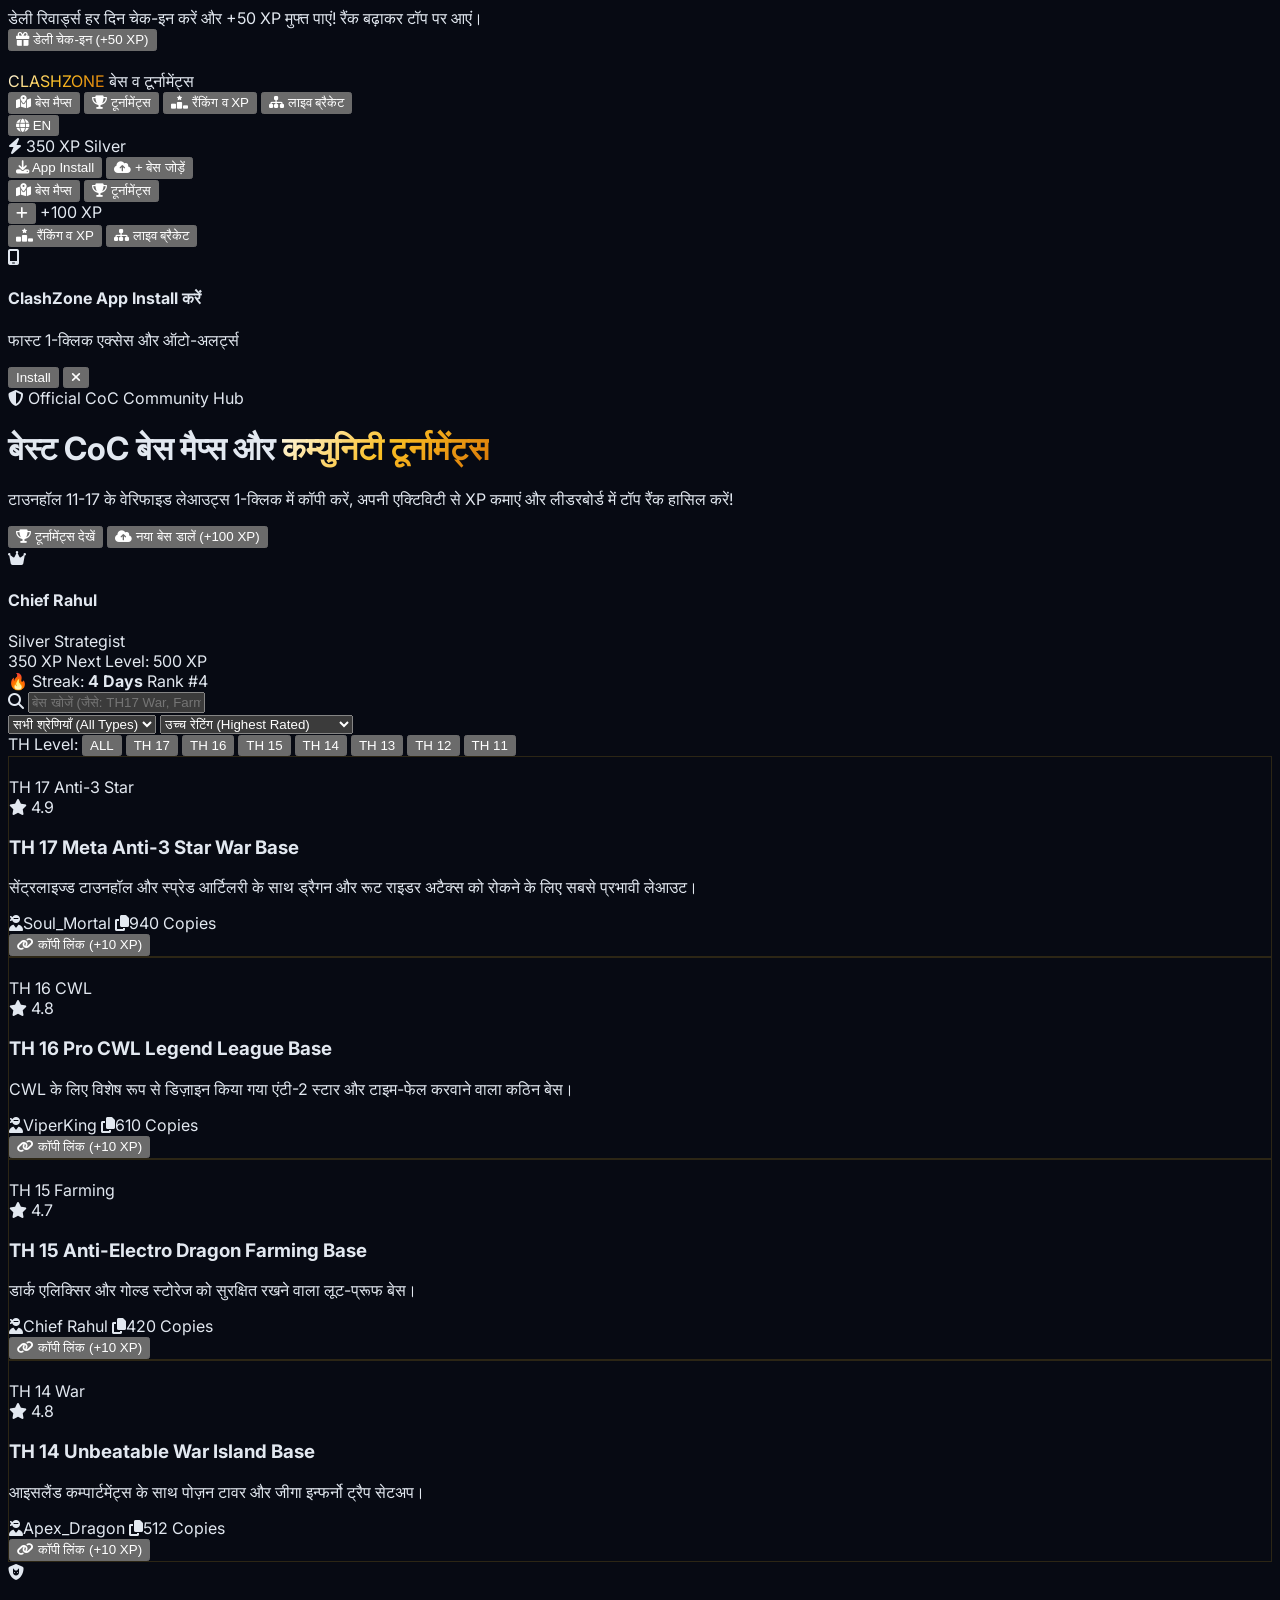
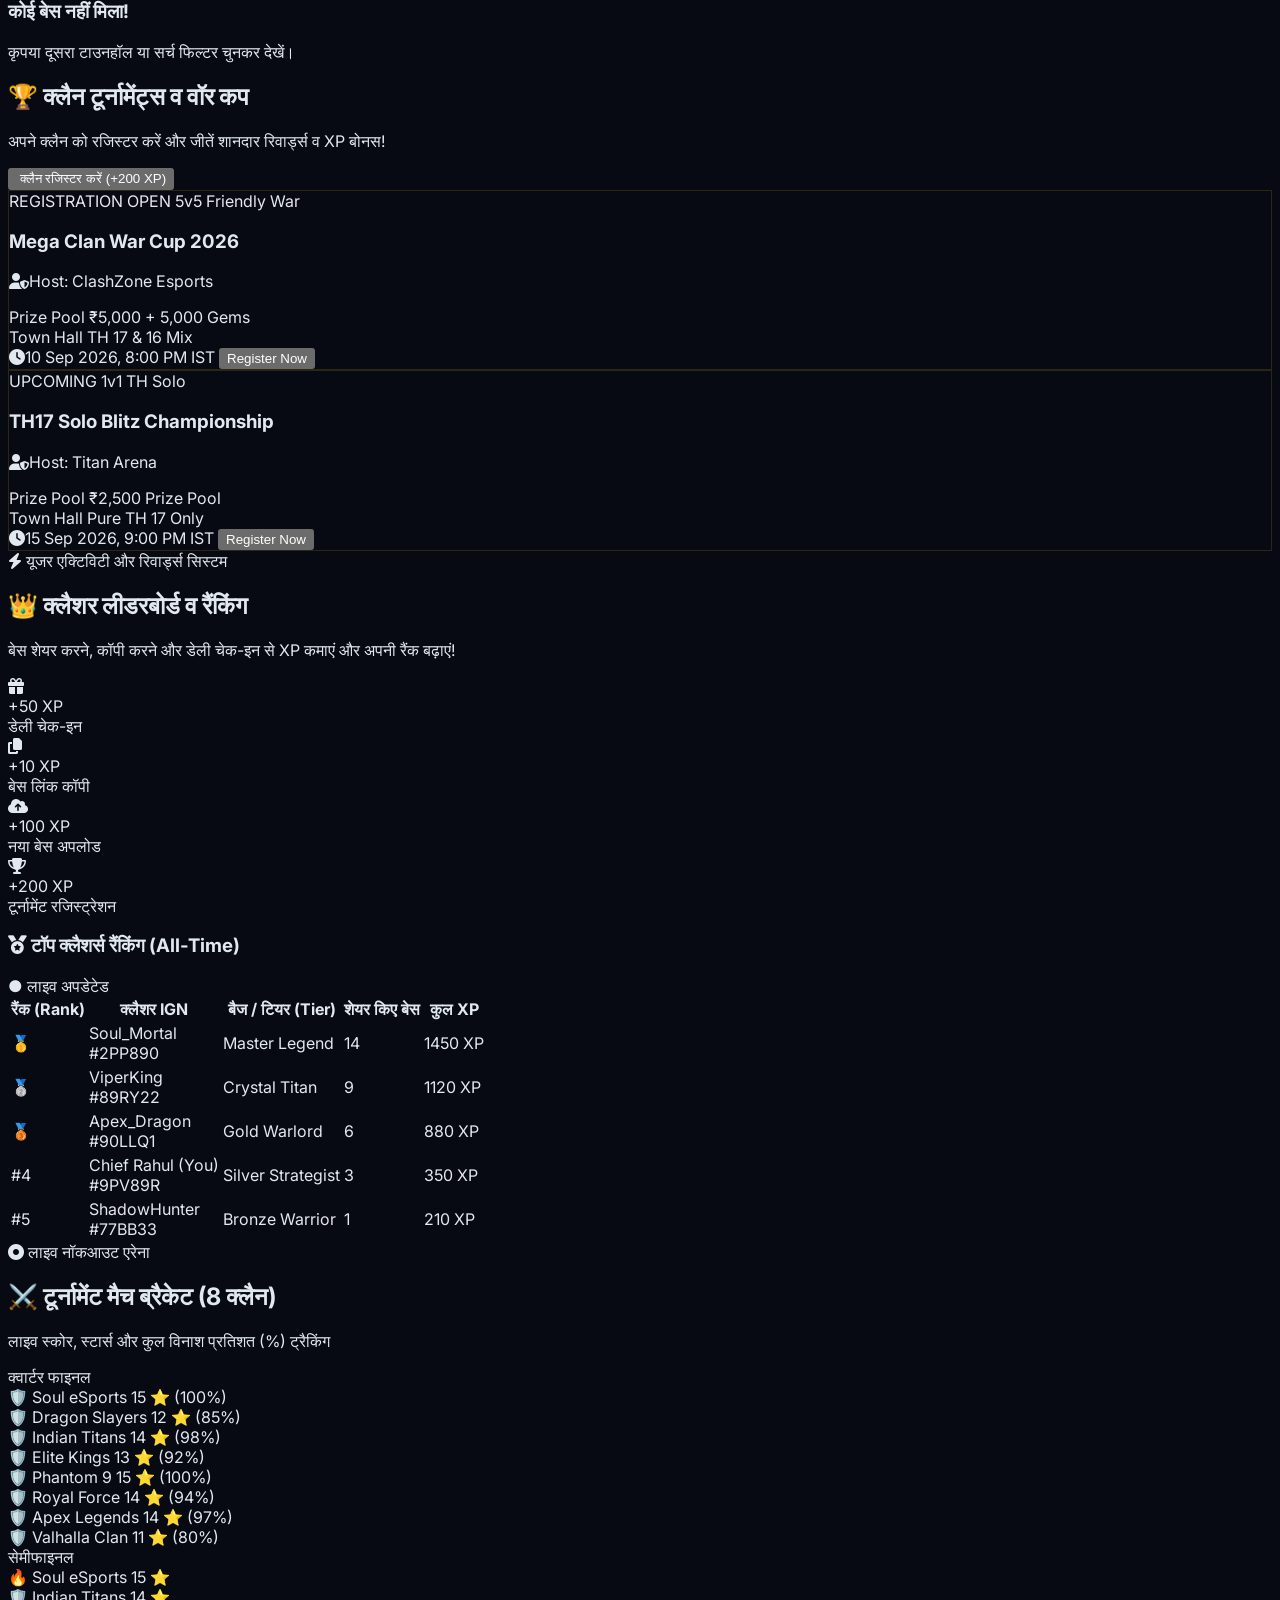
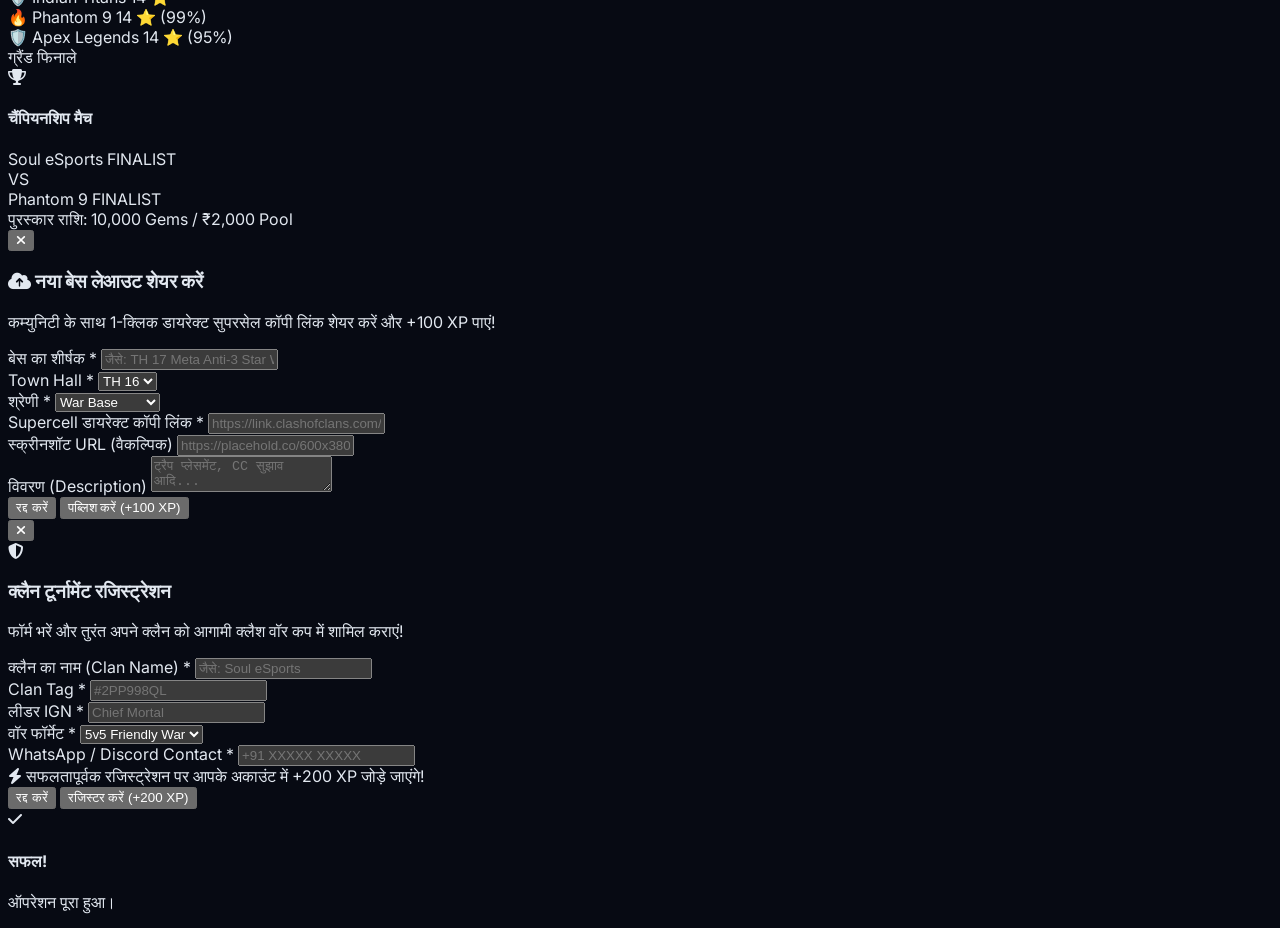
==== index.html.html @ 0b48e9a5 "Add files via upload" ====
<!DOCTYPE html>
<html lang="hi" class="dark">
<head>
  <meta charset="UTF-8">
  <meta name="viewport" content="width=device-width, initial-scale=1.0, maximum-scale=1.0, user-scalable=no">
  <title>ClashZone - CoC Base Hub & Tournaments</title>

  <!-- PWA Metadata -->
  <meta name="theme-color" content="#F59E0B">
  <meta name="mobile-web-app-capable" content="yes">
  <meta name="apple-mobile-web-app-capable" content="yes">
  <meta name="apple-mobile-web-app-status-bar-style" content="black-translucent">
  <meta name="description" content="Clash of Clans Base Maps, Tournaments, and Gamified Ranking System with Direct Copy Links">

  <!-- Manifest Data URI for standalone PWA installation -->
  <link rel="manifest" href="data:application/manifest+json;utf-8,%7B%22name%22%3A%22ClashZone%20Arena%22%2C%22short_name%22%3A%22ClashZone%22%2C%22start_url%22%3A%22.%22%2C%22display%22%3A%22standalone%22%2C%22background_color%22%3A%22%23070A13%22%2C%22theme_color%22%3A%22%23F59E0B%22%2C%22icons%22%3A%5B%7B%22src%22%3A%22https%3A%2F%2Fplacehold.co%2F192x192%2F0E1526%2FFBBF24%3Ftext%3DCZ%22%2C%22sizes%22%3A%22192x192%22%2C%22type%22%3A%22image%2Fpng%22%7D%2C%7B%22src%22%3A%22https%3A%2F%2Fplacehold.co%2F512x512%2F0E1526%2FFBBF24%3Ftext%3DClashZone%22%2C%22sizes%22%3A%22512x512%22%2C%22type%22%3A%22image%2Fpng%22%7D%5D%7D">

  <!-- Tailwind CSS -->
  <script src="https://cdn.tailwindcss.com"></script>
  <!-- FontAwesome 6 Icons -->
  <link rel="stylesheet" href="https://cdnjs.cloudflare.com/ajax/libs/font-awesome/6.4.0/css/all.min.css">
  <!-- Google Fonts: Clash / Gaming look (Cinzel + Rajdhani + Inter) -->
  <link rel="preconnect" href="https://fonts.googleapis.com">
  <link rel="preconnect" href="https://fonts.gstatic.com" crossorigin>
  <link href="https://fonts.googleapis.com/css2?family=Cinzel:wght@700;900&family=Inter:wght@400;500;600;700;800&family=Rajdhani:wght@600;700;800&display=swap" rel="stylesheet">

  <!-- Tailwind Config -->
  <script>
    tailwind.config = {
      darkMode: 'class',
      theme: {
        extend: {
          colors: {
            coc: {
              gold: '#FBBF24',
              goldLight: '#FDE68A',
              goldDark: '#D97706',
              orange: '#F97316',
              dark: '#070A13',
              surface: '#0E1526',
              card: '#131D33',
              border: '#22304F',
              accent: '#EC4899',
              emerald: '#10B981',
              ruby: '#EF4444'
            }
          },
          fontFamily: {
            clash: ['Cinzel', 'serif'],
            gaming: ['Rajdhani', 'sans-serif'],
            sans: ['Inter', 'sans-serif']
          }
        }
      }
    }
  </script>

  <style>
    :root { color-scheme: dark; }
    body {
      background-color: #070A13;
      color: #E2E8F0;
      font-family: 'Inter', sans-serif;
      -webkit-tap-highlight-color: transparent;
      user-select: none;
    }
    
    .gold-gradient-text {
      background: linear-gradient(135deg, #FFFBEB 0%, #FBBF24 50%, #D97706 100%);
      -webkit-background-clip: text;
      -webkit-text-fill-color: transparent;
    }

    .fire-gradient-text {
      background: linear-gradient(135deg, #FEF08A 0%, #F97316 60%, #DC2626 100%);
      -webkit-background-clip: text;
      -webkit-text-fill-color: transparent;
    }

    .card-border-glow {
      border: 1px solid rgba(251, 191, 36, 0.15);
      transition: all 0.25s ease;
    }
    .card-border-glow:hover {
      border-color: rgba(251, 191, 36, 0.5);
      box-shadow: 0 10px 25px -10px rgba(249, 115, 22, 0.3);
    }

    /* XP Progress Bar Gradient */
    .xp-gradient {
      background: linear-gradient(90deg, #F59E0B 0%, #10B981 100%);
    }

    /* Custom Scrollbar */
    ::-webkit-scrollbar { width: 6px; height: 6px; }
    ::-webkit-scrollbar-track { background: #070A13; }
    ::-webkit-scrollbar-thumb { background: #22304F; border-radius: 4px; }
    ::-webkit-scrollbar-thumb:hover { background: #FBBF24; }

    .no-scrollbar::-webkit-scrollbar { display: none; }
    .no-scrollbar { -ms-overflow-style: none; scrollbar-width: none; }
  </style>
</head>

<body class="min-h-screen flex flex-col pb-20 md:pb-0 selection:bg-amber-500 selection:text-black">

  <!-- Top Announcement & Daily Check-in Bar -->
  <div class="bg-gradient-to-r from-amber-600 via-orange-600 to-red-600 text-white text-xs font-semibold py-1.5 px-4 shadow-md">
    <div class="max-w-7xl mx-auto flex items-center justify-between">
      <div class="flex items-center gap-2">
        <span class="bg-black/40 px-2 py-0.5 rounded text-[10px] uppercase font-bold tracking-wider" data-i18n="announcementBadge">DAILY REWARDS</span>
        <span class="hidden sm:inline" data-i18n="announcementText">हर दिन चेक-इन करें और +50 XP मुफ्त पाएं! रैंक बढ़ाकर टॉप पर आएं।</span>
      </div>
      <div class="flex items-center gap-3">
        <!-- Daily Check-in Button -->
        <button id="dailyCheckInBtn" onclick="claimDailyXP()" class="bg-amber-400 hover:bg-yellow-300 text-slate-950 px-2.5 py-0.5 rounded-full text-[11px] font-extrabold flex items-center gap-1 shadow transition active:scale-95">
          <i class="fa-solid fa-gift"></i> <span data-i18n="dailyCheckIn">डेली चेक-इन (+50 XP)</span>
        </button>
      </div>
    </div>
  </div>

  <!-- Header -->
  <header class="sticky top-0 z-40 bg-coc-dark/95 backdrop-blur-md border-b border-coc-border">
    <div class="max-w-7xl mx-auto px-4 sm:px-6 lg:px-8">
      <div class="flex items-center justify-between h-16 sm:h-20">
        
        <!-- Logo -->
        <div class="flex items-center gap-3 cursor-pointer" onclick="navigateTo('bases')">
          <div class="w-10 h-10 sm:w-11 sm:h-11 rounded-xl bg-gradient-to-br from-amber-400 via-orange-500 to-amber-700 p-0.5 flex items-center justify-center shadow-lg shadow-amber-500/20">
            <div class="w-full h-full bg-coc-dark rounded-[10px] flex items-center justify-center">
              <i class="fa-solid fa-swords text-lg sm:text-xl text-amber-400"></i>
            </div>
          </div>
          <div>
            <span class="font-clash text-lg sm:text-2xl font-black tracking-wider gold-gradient-text block leading-none">CLASHZONE</span>
            <span class="text-[10px] text-gray-400 tracking-widest font-gaming uppercase" data-i18n="logoSub">Bases & Tournaments</span>
          </div>
        </div>

        <!-- Navigation Tabs (Desktop) -->
        <nav class="hidden md:flex items-center gap-1 bg-coc-surface p-1.5 rounded-2xl border border-coc-border">
          <button onclick="navigateTo('bases')" id="nav-bases" class="nav-btn px-3.5 py-2 rounded-xl text-xs sm:text-sm font-semibold transition text-amber-400 bg-amber-500/10 border border-amber-500/30">
            <i class="fa-solid fa-map-location-dot mr-1.5"></i> <span data-i18n="navBases">बेस मैप्स</span>
          </button>
          <button onclick="navigateTo('tournaments')" id="nav-tournaments" class="nav-btn px-3.5 py-2 rounded-xl text-xs sm:text-sm font-semibold transition text-gray-300 hover:text-white hover:bg-slate-800">
            <i class="fa-solid fa-trophy mr-1.5 text-amber-400"></i> <span data-i18n="navTournaments">टूर्नामेंट्स</span>
          </button>
          <button onclick="navigateTo('leaderboard')" id="nav-leaderboard" class="nav-btn px-3.5 py-2 rounded-xl text-xs sm:text-sm font-semibold transition text-gray-300 hover:text-white hover:bg-slate-800">
            <i class="fa-solid fa-ranking-star mr-1.5 text-emerald-400"></i> <span data-i18n="navLeaderboard">रैंकिंग व XP</span>
          </button>
          <button onclick="navigateTo('bracket')" id="nav-bracket" class="nav-btn px-3.5 py-2 rounded-xl text-xs sm:text-sm font-semibold transition text-gray-300 hover:text-white hover:bg-slate-800">
            <i class="fa-solid fa-sitemap mr-1.5 text-orange-400"></i> <span data-i18n="navBracket">लाइव ब्रैकेट</span>
          </button>
        </nav>

        <!-- Right User & Action Bar -->
        <div class="flex items-center gap-2 sm:gap-3">
          
          <!-- Language Selector Switch -->
          <button onclick="toggleLanguage()" class="flex items-center gap-1.5 bg-coc-surface border border-coc-border px-2.5 py-1.5 rounded-xl hover:border-amber-500 transition text-xs font-bold text-yellow-300">
            <i class="fa-solid fa-globe"></i>
            <span id="langText">EN</span>
          </button>

          <!-- User XP Badge Pill -->
          <div onclick="navigateTo('leaderboard')" class="cursor-pointer flex items-center gap-2 bg-coc-surface border border-amber-500/40 px-3 py-1.5 rounded-xl hover:border-amber-400 transition">
            <i class="fa-solid fa-bolt text-amber-400 text-xs"></i>
            <span class="text-xs font-mono font-bold text-white" id="headerUserXP">350 XP</span>
            <span class="text-[10px] bg-amber-500/20 text-amber-300 px-1.5 py-0.5 rounded font-bold uppercase hidden sm:inline" id="headerUserBadge">Silver</span>
          </div>

          <!-- PWA Native Install Button (Header) -->
          <button id="pwaInstallHeaderBtn" onclick="triggerPWAInstall()" class="hidden sm:inline-flex items-center gap-1.5 bg-gradient-to-r from-emerald-500 to-teal-600 hover:from-emerald-400 text-slate-950 font-black text-xs px-3 py-2 rounded-xl shadow-lg active:scale-95 transition">
            <i class="fa-solid fa-download"></i> <span data-i18n="installApp">App Install</span>
          </button>

          <!-- Upload Base Button -->
          <button onclick="openModal('addBaseModal')" class="inline-flex items-center gap-1.5 bg-gradient-to-r from-amber-500 to-yellow-400 hover:from-amber-400 text-slate-950 font-extrabold text-xs px-3 py-2 rounded-xl shadow-lg active:scale-95 transition">
            <i class="fa-solid fa-cloud-arrow-up"></i> <span class="hidden sm:inline" data-i18n="addBaseBtn">+ बेस जोड़ें</span>
          </button>
        </div>

      </div>
    </div>
  </header>

  <!-- Mobile Bottom App Bar (Native App Navigation) -->
  <nav class="md:hidden fixed bottom-0 left-0 right-0 z-50 bg-coc-dark/95 backdrop-blur-lg border-t border-coc-border flex items-center justify-around py-2 px-1 safe-area-bottom">
    <button onclick="navigateTo('bases')" id="m-nav-bases" class="flex flex-col items-center gap-1 text-amber-400 flex-1">
      <i class="fa-solid fa-map-location-dot text-base"></i>
      <span class="text-[10px] font-bold" data-i18n="navBases">बेस मैप्स</span>
    </button>
    <button onclick="navigateTo('tournaments')" id="m-nav-tournaments" class="flex flex-col items-center gap-1 text-gray-400 flex-1">
      <i class="fa-solid fa-trophy text-base"></i>
      <span class="text-[10px] font-medium" data-i18n="navTournaments">टूर्नामेंट्स</span>
    </button>
    
    <!-- Central Action Floating Trigger: Add Base / Earn XP -->
    <div class="relative -mt-6 flex flex-col items-center flex-1">
      <button onclick="openModal('addBaseModal')" class="w-12 h-12 rounded-full bg-gradient-to-tr from-amber-500 via-orange-500 to-red-500 flex items-center justify-center text-slate-950 shadow-lg shadow-orange-500/40 border-2 border-coc-dark active:scale-90 transition">
        <i class="fa-solid fa-plus text-xl font-black"></i>
      </button>
      <span class="text-[9px] text-amber-400 font-bold mt-0.5" data-i18n="postBase">+100 XP</span>
    </div>

    <button onclick="navigateTo('leaderboard')" id="m-nav-leaderboard" class="flex flex-col items-center gap-1 text-gray-400 flex-1">
      <i class="fa-solid fa-ranking-star text-base"></i>
      <span class="text-[10px] font-medium" data-i18n="navLeaderboard">रैंकिंग</span>
    </button>
    <button onclick="navigateTo('bracket')" id="m-nav-bracket" class="flex flex-col items-center gap-1 text-gray-400 flex-1">
      <i class="fa-solid fa-sitemap text-base"></i>
      <span class="text-[10px] font-medium" data-i18n="navBracket">ब्रैकेट</span>
    </button>
  </nav>

  <!-- PWA Install Popup Floating Card for Mobile Devices -->
  <div id="pwaFloatingBanner" class="fixed bottom-16 md:bottom-6 left-3 right-3 sm:left-auto sm:right-6 max-w-sm bg-gradient-to-r from-slate-900 to-coc-card border-2 border-amber-500/80 rounded-2xl p-4 shadow-2xl z-50 flex items-center justify-between gap-3 hidden animate-bounce-short">
    <div class="flex items-center gap-3">
      <div class="w-10 h-10 rounded-xl bg-amber-500 text-slate-950 flex items-center justify-center text-xl font-bold">
        <i class="fa-solid fa-mobile-screen"></i>
      </div>
      <div>
        <h4 class="text-xs font-black text-white" data-i18n="pwaInstallTitle">ClashZone App Install करें</h4>
        <p class="text-[10px] text-gray-300" data-i18n="pwaInstallSub">फास्ट 1-क्लिक एक्सेस और ऑटो-अलर्ट्स</p>
      </div>
    </div>
    <div class="flex items-center gap-1.5">
      <button onclick="triggerPWAInstall()" class="bg-amber-400 text-slate-950 px-3 py-1.5 rounded-xl text-xs font-black hover:bg-amber-300 shadow">Install</button>
      <button onclick="dismissPWABanner()" class="text-gray-400 hover:text-white p-1.5 text-xs"><i class="fa-solid fa-xmark"></i></button>
    </div>
  </div>

  <main class="flex-grow">
    
    <div class="relative overflow-hidden border-b border-coc-border py-8 sm:py-10 px-4 sm:px-6 lg:px-8 bg-[radial-gradient(ellipse_at_top,_var(--tw-gradient-stops))] from-[#1A2642] via-[#0E1526] to-[#070A13]">
      <div class="max-w-7xl mx-auto flex flex-col md:flex-row items-center justify-between gap-6 relative z-10">
        
        <div class="max-w-2xl text-center md:text-left">
          <div class="inline-flex items-center gap-2 px-3 py-1 rounded-full bg-amber-500/10 border border-amber-500/30 text-amber-400 text-xs font-semibold uppercase tracking-wider mb-2.5">
            <i class="fa-solid fa-shield-halved"></i> <span data-i18n="heroBadge">Official CoC Community Hub</span>
          </div>
          <h1 class="text-2xl sm:text-4xl font-black font-clash leading-tight text-white mb-2">
            <span data-i18n="heroTitle1">बेस्ट CoC बेस मैप्स और</span> <span class="gold-gradient-text" data-i18n="heroTitle2">कम्युनिटी टूर्नामेंट्स</span>
          </h1>
          <p class="text-gray-400 text-xs sm:text-sm leading-relaxed mb-4" data-i18n="heroDesc">
            टाउनहॉल 11-17 के वेरिफाइड लेआउट्स 1-क्लिक में कॉपी करें, अपनी एक्टिविटी से XP कमाएं और लीडरबोर्ड में टॉप रैंक हासिल करें!
          </p>
          <div class="flex flex-wrap items-center justify-center md:justify-start gap-2.5">
            <button onclick="navigateTo('tournaments')" class="bg-gradient-to-r from-orange-500 to-red-600 text-white font-bold px-4 py-2 rounded-xl shadow-lg shadow-orange-500/20 active:scale-95 transition flex items-center gap-2 text-xs sm:text-sm">
              <i class="fa-solid fa-trophy"></i> <span data-i18n="heroTourneyBtn">टूर्नामेंट्स देखें</span>
            </button>
            <button onclick="openModal('addBaseModal')" class="bg-coc-surface hover:bg-slate-800 text-gray-200 border border-coc-border font-semibold px-4 py-2 rounded-xl transition flex items-center gap-2 text-xs sm:text-sm">
              <i class="fa-solid fa-cloud-arrow-up text-amber-400"></i> <span data-i18n="heroShareBtn">नया बेस डालें (+100 XP)</span>
            </button>
          </div>
        </div>

        <!-- User Progress Card -->
        <div class="bg-coc-card/90 border border-amber-500/30 p-4 rounded-2xl w-full md:w-80 shadow-2xl relative">
          <div class="flex items-center justify-between mb-2">
            <div class="flex items-center gap-2">
              <div class="w-8 h-8 rounded-full bg-amber-500/20 text-amber-400 flex items-center justify-center font-bold text-sm">
                <i class="fa-solid fa-crown"></i>
              </div>
              <div>
                <h4 class="text-xs font-bold text-white" id="dashboardIGN">Chief Rahul</h4>
                <span class="text-[10px] text-amber-400 font-semibold" id="dashboardBadge">Silver Strategist</span>
              </div>
            </div>
            <div class="text-right">
              <span class="text-xs font-mono font-bold text-white" id="dashboardXP">350 XP</span>
              <span class="block text-[9px] text-gray-400">Next Level: 500 XP</span>
            </div>
          </div>
          
          <!-- Progress bar -->
          <div class="w-full bg-coc-dark rounded-full h-2 mb-2 overflow-hidden border border-coc-border">
            <div id="dashboardProgressBar" class="xp-gradient h-full rounded-full transition-all duration-500" style="width: 70%"></div>
          </div>
          
          <div class="flex justify-between items-center text-[10px] text-gray-400">
            <span>🔥 Streak: <strong class="text-amber-300">4 Days</strong></span>
            <span class="text-emerald-400 font-bold">Rank #4</span>
          </div>
        </div>

      </div>
    </div>

    <div id="section-bases" class="max-w-7xl mx-auto px-4 sm:px-6 lg:px-8 py-6">
      
      <!-- Filter Controls Bar -->
      <div class="bg-coc-surface border border-coc-border rounded-2xl p-4 mb-6 shadow-xl">
        <div class="flex flex-col lg:flex-row lg:items-center justify-between gap-3">
          
          <!-- Search input -->
          <div class="relative flex-grow max-w-lg">
            <i class="fa-solid fa-magnifying-glass absolute left-3.5 top-1/2 -translate-y-1/2 text-gray-400 text-xs"></i>
            <input type="text" id="searchInput" oninput="applyFilters()" placeholder="बेस खोजें (जैसे: TH17 War, Farming, Anti-3 Star)..." 
              class="w-full bg-coc-dark border border-coc-border rounded-xl pl-9 pr-3 py-2 text-xs sm:text-sm text-gray-200 placeholder-gray-500 focus:outline-none focus:border-amber-500 transition">
          </div>

          <!-- Dropdown Filters -->
          <div class="grid grid-cols-2 sm:flex sm:items-center gap-2">
            <select id="typeFilter" onchange="applyFilters()" class="bg-coc-dark border border-coc-border rounded-xl px-3 py-2 text-xs sm:text-sm text-gray-300 focus:outline-none focus:border-amber-500">
              <option value="ALL" data-i18n="catAll">सभी श्रेणियाँ (All Types)</option>
              <option value="War" data-i18n="catWar">War Base</option>
              <option value="CWL" data-i18n="catCWL">CWL Base</option>
              <option value="Trophy" data-i18n="catTrophy">Trophy Base</option>
              <option value="Farming" data-i18n="catFarming">Farming Base</option>
              <option value="Anti-3 Star" data-i18n="catAnti3">Anti-3 Star</option>
            </select>

            <select id="sortFilter" onchange="applyFilters()" class="bg-coc-dark border border-coc-border rounded-xl px-3 py-2 text-xs sm:text-sm text-gray-300 focus:outline-none focus:border-amber-500">
              <option value="rating" data-i18n="sortRating">उच्च रेटिंग (Highest Rated)</option>
              <option value="newest" data-i18n="sortNewest">नवीनतम (Newest)</option>
              <option value="popular" data-i18n="sortPopular">सबसे अधिक कॉपी (Most Copied)</option>
            </select>
          </div>
        </div>

        <!-- TH Pills Filter Bar -->
        <div class="mt-3 pt-3 border-t border-coc-border flex items-center gap-1.5 overflow-x-auto no-scrollbar pb-1">
          <span class="text-[11px] font-bold text-gray-400 uppercase mr-1 shrink-0" data-i18n="thLevelLabel">TH Level:</span>
          <button onclick="selectTH('ALL')" class="th-pill active px-3 py-1 rounded-xl text-xs font-bold bg-amber-500 text-black shrink-0 transition" data-th="ALL">ALL</button>
          <button onclick="selectTH(17)" class="th-pill px-3 py-1 rounded-xl text-xs font-bold bg-coc-dark border border-coc-border text-gray-300 hover:border-amber-500/50 shrink-0 transition" data-th="17">TH 17</button>
          <button onclick="selectTH(16)" class="th-pill px-3 py-1 rounded-xl text-xs font-bold bg-coc-dark border border-coc-border text-gray-300 hover:border-amber-500/50 shrink-0 transition" data-th="16">TH 16</button>
          <button onclick="selectTH(15)" class="th-pill px-3 py-1 rounded-xl text-xs font-bold bg-coc-dark border border-coc-border text-gray-300 hover:border-amber-500/50 shrink-0 transition" data-th="15">TH 15</button>
          <button onclick="selectTH(14)" class="th-pill px-3 py-1 rounded-xl text-xs font-bold bg-coc-dark border border-coc-border text-gray-300 hover:border-amber-500/50 shrink-0 transition" data-th="14">TH 14</button>
          <button onclick="selectTH(13)" class="th-pill px-3 py-1 rounded-xl text-xs font-bold bg-coc-dark border border-coc-border text-gray-300 hover:border-amber-500/50 shrink-0 transition" data-th="13">TH 13</button>
          <button onclick="selectTH(12)" class="th-pill px-3 py-1 rounded-xl text-xs font-bold bg-coc-dark border border-coc-border text-gray-300 hover:border-amber-500/50 shrink-0 transition" data-th="12">TH 12</button>
          <button onclick="selectTH(11)" class="th-pill px-3 py-1 rounded-xl text-xs font-bold bg-coc-dark border border-coc-border text-gray-300 hover:border-amber-500/50 shrink-0 transition" data-th="11">TH 11</button>
        </div>
      </div>

      <!-- Base Cards Grid -->
      <div id="baseGrid" class="grid grid-cols-1 sm:grid-cols-2 lg:grid-cols-3 gap-5">
        <!-- Injected via JavaScript -->
      </div>

      <!-- Empty State -->
      <div id="emptyState" class="hidden text-center py-16 bg-coc-surface border border-coc-border rounded-2xl">
        <i class="fa-solid fa-shield-cat text-4xl text-gray-600 mb-2"></i>
        <h3 class="text-base font-bold text-gray-300" data-i18n="noBaseTitle">कोई बेस नहीं मिला!</h3>
        <p class="text-gray-500 text-xs mt-0.5" data-i18n="noBaseSub">कृपया दूसरा टाउनहॉल या सर्च फिल्टर चुनकर देखें।</p>
      </div>
    </div>

    <div id="section-tournaments" class="hidden max-w-7xl mx-auto px-4 sm:px-6 lg:px-8 py-6">
      
      <!-- Tournament Header & Registration Call to Action -->
      <div class="flex flex-col sm:flex-row sm:items-center justify-between gap-4 mb-6">
        <div>
          <h2 class="text-xl sm:text-2xl font-black font-clash text-white" data-i18n="tourneyHeading">🏆 क्लैन टूर्नामेंट्स व वॉर कप</h2>
          <p class="text-gray-400 text-xs mt-0.5" data-i18n="tourneySub">अपने क्लैन को रजिस्टर करें और जीतें शानदार रिवार्ड्स व XP बोनस!</p>
        </div>
        <button onclick="openModal('clanRegModal')" class="bg-gradient-to-r from-orange-500 to-red-600 hover:from-orange-400 text-white font-bold px-4 py-2.5 rounded-xl shadow-lg transition flex items-center justify-center gap-2 text-xs sm:text-sm active:scale-95">
          <i class="fa-solid fa-shield-plus"></i> <span data-i18n="regClanBtn">क्लैन रजिस्टर करें (+200 XP)</span>
        </button>
      </div>

      <!-- Live Tournaments List -->
      <div class="grid grid-cols-1 lg:grid-cols-2 gap-5" id="tournamentsListGrid">
        <!-- Dynamically injected -->
      </div>
    </div>

    <div id="section-leaderboard" class="hidden max-w-6xl mx-auto px-4 sm:px-6 lg:px-8 py-6">
      
      <div class="text-center max-w-xl mx-auto mb-6">
        <div class="inline-flex items-center gap-2 px-3 py-1 rounded-full bg-emerald-500/10 border border-emerald-500/30 text-emerald-400 text-xs font-semibold uppercase mb-2">
          <i class="fa-solid fa-bolt"></i> <span data-i18n="rankingBadge">User Activity & Rewards System</span>
        </div>
        <h2 class="text-xl sm:text-3xl font-black font-clash text-white" data-i18n="leaderboardTitle">👑 क्लैशर लीडरबोर्ड व रैंकिंग</h2>
        <p class="text-gray-400 text-xs sm:text-sm mt-1" data-i18n="leaderboardSub">बेस शेयर करने, कॉपी करने और डेली चेक-इन से XP कमाएं और अपनी रैंक बढ़ाएं!</p>
      </div>

      <!-- How to Earn XP Information Box -->
      <div class="grid grid-cols-2 sm:grid-cols-4 gap-3 mb-6">
        <div class="bg-coc-surface border border-coc-border rounded-xl p-3 text-center">
          <div class="text-amber-400 text-base mb-1"><i class="fa-solid fa-gift"></i></div>
          <div class="text-xs font-bold text-white">+50 XP</div>
          <div class="text-[10px] text-gray-400" data-i18n="xpDaily">डेली चेक-इन</div>
        </div>
        <div class="bg-coc-surface border border-coc-border rounded-xl p-3 text-center">
          <div class="text-emerald-400 text-base mb-1"><i class="fa-solid fa-copy"></i></div>
          <div class="text-xs font-bold text-white">+10 XP</div>
          <div class="text-[10px] text-gray-400" data-i18n="xpCopy">बेस लिंक कॉपी</div>
        </div>
        <div class="bg-coc-surface border border-coc-border rounded-xl p-3 text-center">
          <div class="text-orange-400 text-base mb-1"><i class="fa-solid fa-cloud-arrow-up"></i></div>
          <div class="text-xs font-bold text-white">+100 XP</div>
          <div class="text-[10px] text-gray-400" data-i18n="xpPost">नया बेस अपलोड</div>
        </div>
        <div class="bg-coc-surface border border-coc-border rounded-xl p-3 text-center">
          <div class="text-blue-400 text-base mb-1"><i class="fa-solid fa-trophy"></i></div>
          <div class="text-xs font-bold text-white">+200 XP</div>
          <div class="text-[10px] text-gray-400" data-i18n="xpTourney">टूर्नामेंट रजिस्ट्रेशन</div>
        </div>
      </div>

      <!-- Leaderboard Table -->
      <div class="bg-coc-surface border border-coc-border rounded-2xl shadow-xl overflow-hidden">
        <div class="p-4 border-b border-coc-border flex items-center justify-between">
          <h3 class="text-sm font-bold text-white flex items-center gap-2">
            <i class="fa-solid fa-medal text-amber-400"></i> <span data-i18n="topClashers">टॉप क्लैशर्स रैंकिंग (All-Time)</span>
          </h3>
          <span class="text-[11px] text-gray-400 font-mono" data-i18n="updatedLive">● Live Updated</span>
        </div>
        
        <div class="overflow-x-auto">
          <table class="w-full text-left text-xs text-gray-300">
            <thead class="text-[10px] uppercase bg-coc-dark text-gray-400 border-b border-coc-border">
              <tr>
                <th class="p-3 text-center">रैंक (Rank)</th>
                <th class="p-3">क्लैशर IGN</th>
                <th class="p-3">बैज / टियर (Tier)</th>
                <th class="p-3 text-center">शेयर किए बेस</th>
                <th class="p-3 text-right">कुल XP</th>
              </tr>
            </thead>
            <tbody id="leaderboardTableBody" class="divide-y divide-coc-border">
              <!-- Dynamically Populated -->
            </tbody>
          </table>
        </div>
      </div>

    </div>

    <div id="section-bracket" class="hidden max-w-7xl mx-auto px-4 sm:px-6 lg:px-8 py-6">
      <div class="text-center max-w-xl mx-auto mb-6">
        <div class="inline-flex items-center gap-2 px-3 py-0.5 rounded-full bg-orange-500/10 border border-orange-500/30 text-orange-400 text-xs font-semibold uppercase mb-1.5">
          <i class="fa-solid fa-circle-dot animate-pulse text-red-500"></i> <span data-i18n="liveBracketBadge">Live Knockout Arena</span>
        </div>
        <h2 class="text-xl sm:text-2xl font-black font-clash text-white" data-i18n="bracketHeading">⚔️ टूर्नामेंट मैच ब्रैकेट (8 क्लैन)</h2>
        <p class="text-gray-400 text-xs mt-0.5" data-i18n="bracketSub">लाइव स्कोर, स्टार्स और कुल विनाश प्रतिशत (%) ट्रैकिंग</p>
      </div>

      <!-- Bracket Tree Container -->
      <div class="bg-coc-surface border border-coc-border rounded-2xl p-4 sm:p-6 shadow-2xl overflow-x-auto">
        <div class="min-w-[720px] grid grid-cols-3 gap-6 items-center">
          
          <!-- Column 1: Quarter Finals -->
          <div class="space-y-4">
            <div class="text-center font-bold text-xs uppercase tracking-widest text-gray-400 pb-1.5 border-b border-coc-border" data-i18n="quarterFinals">क्वार्टर फाइनल</div>
            
            <div class="bg-coc-dark border border-coc-border rounded-xl p-2.5 shadow">
              <div class="flex items-center justify-between py-1 px-2 rounded bg-slate-900 mb-1">
                <span class="font-bold text-xs text-white">🛡️ Soul eSports</span>
                <span class="text-[10px] bg-emerald-500/20 text-emerald-400 px-1.5 py-0.5 rounded font-mono font-bold">15 ⭐ (100%)</span>
              </div>
              <div class="flex items-center justify-between py-1 px-2 rounded bg-slate-950 text-gray-400">
                <span class="font-medium text-xs">🛡️ Dragon Slayers</span>
                <span class="text-[10px] bg-red-500/10 text-red-400 px-1.5 py-0.5 rounded font-mono">12 ⭐ (85%)</span>
              </div>
            </div>

            <div class="bg-coc-dark border border-coc-border rounded-xl p-2.5 shadow">
              <div class="flex items-center justify-between py-1 px-2 rounded bg-slate-900 mb-1">
                <span class="font-bold text-xs text-white">🛡️ Indian Titans</span>
                <span class="text-[10px] bg-emerald-500/20 text-emerald-400 px-1.5 py-0.5 rounded font-mono font-bold">14 ⭐ (98%)</span>
              </div>
              <div class="flex items-center justify-between py-1 px-2 rounded bg-slate-950 text-gray-400">
                <span class="font-medium text-xs">🛡️ Elite Kings</span>
                <span class="text-[10px] bg-red-500/10 text-red-400 px-1.5 py-0.5 rounded font-mono">13 ⭐ (92%)</span>
              </div>
            </div>

            <div class="bg-coc-dark border border-coc-border rounded-xl p-2.5 shadow">
              <div class="flex items-center justify-between py-1 px-2 rounded bg-slate-900 mb-1">
                <span class="font-bold text-xs text-white">🛡️ Phantom 9</span>
                <span class="text-[10px] bg-emerald-500/20 text-emerald-400 px-1.5 py-0.5 rounded font-mono font-bold">15 ⭐ (100%)</span>
              </div>
              <div class="flex items-center justify-between py-1 px-2 rounded bg-slate-950 text-gray-400">
                <span class="font-medium text-xs">🛡️ Royal Force</span>
                <span class="text-[10px] bg-red-500/10 text-red-400 px-1.5 py-0.5 rounded font-mono">14 ⭐ (94%)</span>
              </div>
            </div>

            <div class="bg-coc-dark border border-coc-border rounded-xl p-2.5 shadow">
              <div class="flex items-center justify-between py-1 px-2 rounded bg-slate-900 mb-1">
                <span class="font-bold text-xs text-white">🛡️ Apex Legends</span>
                <span class="text-[10px] bg-emerald-500/20 text-emerald-400 px-1.5 py-0.5 rounded font-mono font-bold">14 ⭐ (97%)</span>
              </div>
              <div class="flex items-center justify-between py-1 px-2 rounded bg-slate-950 text-gray-400">
                <span class="font-medium text-xs">🛡️ Valhalla Clan</span>
                <span class="text-[10px] bg-red-500/10 text-red-400 px-1.5 py-0.5 rounded font-mono">11 ⭐ (80%)</span>
              </div>
            </div>
          </div>

          <!-- Column 2: Semi Finals -->
          <div class="space-y-16">
            <div class="text-center font-bold text-xs uppercase tracking-widest text-amber-400 pb-1.5 border-b border-coc-border" data-i18n="semiFinals">सेमीफाइनल</div>

            <div class="bg-coc-dark border-2 border-amber-500/40 rounded-xl p-2.5 shadow">
              <div class="flex items-center justify-between py-1 px-2 rounded bg-slate-900 mb-1">
                <span class="font-bold text-xs text-amber-300">🔥 Soul eSports</span>
                <span class="text-xs bg-amber-500 text-black font-bold px-1.5 py-0.5 rounded font-mono">15 ⭐</span>
              </div>
              <div class="flex items-center justify-between py-1 px-2 rounded bg-slate-950 text-gray-300">
                <span class="font-medium text-xs">🛡️ Indian Titans</span>
                <span class="text-xs bg-slate-800 text-gray-400 px-1.5 py-0.5 rounded font-mono">14 ⭐</span>
              </div>
            </div>

            <div class="bg-coc-dark border-2 border-amber-500/40 rounded-xl p-2.5 shadow">
              <div class="flex items-center justify-between py-1 px-2 rounded bg-slate-900 mb-1">
                <span class="font-bold text-xs text-amber-300">🔥 Phantom 9</span>
                <span class="text-xs bg-amber-500 text-black font-bold px-1.5 py-0.5 rounded font-mono">14 ⭐ (99%)</span>
              </div>
              <div class="flex items-center justify-between py-1 px-2 rounded bg-slate-950 text-gray-300">
                <span class="font-medium text-xs">🛡️ Apex Legends</span>
                <span class="text-xs bg-slate-800 text-gray-400 px-1.5 py-0.5 rounded font-mono">14 ⭐ (95%)</span>
              </div>
            </div>
          </div>

          <!-- Column 3: Grand Finals -->
          <div>
            <div class="text-center font-bold text-xs uppercase tracking-widest text-orange-400 pb-1.5 border-b border-coc-border mb-4" data-i18n="grandFinals">ग्रैंड फिनाले</div>

            <div class="bg-gradient-to-b from-[#1E293B] to-[#070A13] border-2 border-amber-400 rounded-2xl p-4 shadow-2xl text-center">
              <div class="w-10 h-10 mx-auto rounded-full bg-amber-500/20 text-amber-400 flex items-center justify-center text-lg mb-2">
                <i class="fa-solid fa-trophy"></i>
              </div>
              <h4 class="text-xs font-bold text-white mb-2" data-i18n="championshipMatch">चैंपियनशिप मैच</h4>

              <div class="space-y-1.5 text-left">
                <div class="flex items-center justify-between p-2 rounded-lg bg-amber-500/15 border border-amber-500/40">
                  <span class="font-bold text-xs text-amber-300">Soul eSports</span>
                  <span class="text-[9px] bg-amber-500 text-black font-bold px-1.5 py-0.5 rounded">FINALIST</span>
                </div>
                <div class="text-center text-[10px] font-bold text-gray-500">VS</div>
                <div class="flex items-center justify-between p-2 rounded-lg bg-slate-900 border border-coc-border">
                  <span class="font-bold text-xs text-white">Phantom 9</span>
                  <span class="text-[9px] bg-amber-500 text-black font-bold px-1.5 py-0.5 rounded">FINALIST</span>
                </div>
              </div>

              <div class="mt-3 pt-2 border-t border-coc-border text-[10px] text-gray-400">
                <span data-i18n="prizePoolLabel">पुरस्कार राशि:</span> <span class="text-emerald-400 font-bold">10,000 Gems / ₹2,000 Pool</span>
              </div>
            </div>
          </div>

        </div>
      </div>
    </div>

  </main>

  <!-- Modal 1: Add New Base Modal -->
  <div id="addBaseModal" class="fixed inset-0 z-50 bg-black/85 backdrop-blur-sm hidden items-center justify-center p-4">
    <div class="bg-coc-surface border border-coc-border rounded-2xl max-w-lg w-full p-5 sm:p-6 shadow-2xl relative max-h-[90vh] overflow-y-auto">
      <button onclick="closeModal('addBaseModal')" class="absolute top-4 right-4 text-gray-400 hover:text-white text-lg">
        <i class="fa-solid fa-xmark"></i>
      </button>

      <h3 class="text-lg font-bold font-clash text-white mb-1 flex items-center gap-2">
        <i class="fa-solid fa-cloud-arrow-up text-amber-400"></i> <span data-i18n="modalAddBaseTitle">नया बेस लेआउट शेयर करें</span>
      </h3>
      <p class="text-xs text-gray-400 mb-3" data-i18n="modalAddBaseSub">कम्युनिटी के साथ 1-क्लिक डायरेक्ट सुपरसेल कॉपी लिंक शेयर करें और +100 XP पाएं!</p>

      <form id="addBaseForm" onsubmit="handleBaseSubmit(event)" class="space-y-3">
        <div>
          <label class="block text-xs font-semibold text-gray-300 mb-1" data-i18n="labelBaseTitle">बेस का शीर्षक *</label>
          <input type="text" id="modalBaseTitle" required placeholder="जैसे: TH 17 Meta Anti-3 Star War Base" class="w-full bg-coc-dark border border-coc-border rounded-xl px-3 py-2 text-xs sm:text-sm text-gray-200 focus:outline-none focus:border-amber-500">
        </div>

        <div class="grid grid-cols-2 gap-3">
          <div>
            <label class="block text-xs font-semibold text-gray-300 mb-1">Town Hall *</label>
            <select id="modalBaseTH" class="w-full bg-coc-dark border border-coc-border rounded-xl px-3 py-2 text-xs sm:text-sm text-gray-200 focus:outline-none focus:border-amber-500">
              <option value="17">TH 17</option>
              <option value="16" selected>TH 16</option>
              <option value="15">TH 15</option>
              <option value="14">TH 14</option>
              <option value="13">TH 13</option>
              <option value="12">TH 12</option>
              <option value="11">TH 11</option>
            </select>
          </div>
          <div>
            <label class="block text-xs font-semibold text-gray-300 mb-1" data-i18n="labelCategory">श्रेणी *</label>
            <select id="modalBaseType" class="w-full bg-coc-dark border border-coc-border rounded-xl px-3 py-2 text-xs sm:text-sm text-gray-200 focus:outline-none focus:border-amber-500">
              <option value="War">War Base</option>
              <option value="CWL">CWL Base</option>
              <option value="Trophy">Trophy Base</option>
              <option value="Farming">Farming Base</option>
              <option value="Anti-3 Star">Anti-3 Star</option>
            </select>
          </div>
        </div>

        <div>
          <label class="block text-xs font-semibold text-gray-300 mb-1" data-i18n="labelSupercellLink">Supercell डायरेक्ट कॉपी लिंक *</label>
          <input type="url" id="modalBaseLink" required placeholder="https://link.clashofclans.com/en?action=OpenLayout&id=..." class="w-full bg-coc-dark border border-coc-border rounded-xl px-3 py-2 text-xs sm:text-sm text-gray-200 focus:outline-none focus:border-amber-500">
        </div>

        <div>
          <label class="block text-xs font-semibold text-gray-300 mb-1" data-i18n="labelScreenshot">स्क्रीनशॉट URL (वैकल्पिक)</label>
          <input type="url" id="modalBaseImg" placeholder="https://placehold.co/600x380/... या खाली छोड़ें" class="w-full bg-coc-dark border border-coc-border rounded-xl px-3 py-2 text-xs sm:text-sm text-gray-200 focus:outline-none focus:border-amber-500">
        </div>

        <div>
          <label class="block text-xs font-semibold text-gray-300 mb-1" data-i18n="labelDescription">विवरण (Description)</label>
          <textarea id="modalBaseDesc" rows="2" placeholder="ट्रैप प्लेसमेंट, CC सुझाव आदि..." class="w-full bg-coc-dark border border-coc-border rounded-xl px-3 py-2 text-xs sm:text-sm text-gray-200 focus:outline-none focus:border-amber-500"></textarea>
        </div>

        <div class="pt-2 flex justify-end gap-2">
          <button type="button" onclick="closeModal('addBaseModal')" class="px-4 py-2 rounded-xl text-xs font-semibold text-gray-300 hover:bg-slate-800" data-i18n="btnCancel">रद्द करें</button>
          <button type="submit" class="px-5 py-2 rounded-xl text-xs font-bold bg-amber-500 text-black hover:bg-amber-400 shadow-lg" data-i18n="btnPublish">पब्लिश करें (+100 XP)</button>
        </div>
      </form>
    </div>
  </div>

  <!-- Modal 2: Clan Tournament Registration Modal -->
  <div id="clanRegModal" class="fixed inset-0 z-50 bg-black/85 backdrop-blur-sm hidden items-center justify-center p-4">
    <div class="bg-coc-surface border border-coc-border rounded-2xl max-w-lg w-full p-5 sm:p-6 shadow-2xl relative max-h-[90vh] overflow-y-auto">
      <button onclick="closeModal('clanRegModal')" class="absolute top-4 right-4 text-gray-400 hover:text-white text-lg">
        <i class="fa-solid fa-xmark"></i>
      </button>

      <div class="flex items-center gap-2 mb-1">
        <span class="text-amber-400 text-lg"><i class="fa-solid fa-shield-halved"></i></span>
        <h3 class="text-lg font-bold font-clash text-white" data-i18n="modalClanRegTitle">क्लैन टूर्नामेंट रजिस्ट्रेशन</h3>
      </div>
      <p class="text-xs text-gray-400 mb-4" data-i18n="modalClanRegSub">फॉर्म भरें और तुरंत अपने क्लैन को आगामी क्लैश वॉर कप में शामिल कराएं!</p>

      <form id="clanRegForm" onsubmit="handleClanRegistration(event)" class="space-y-3.5">
        <div>
          <label class="block text-xs font-semibold text-gray-300 mb-1" data-i18n="labelClanName">क्लैन का नाम (Clan Name) *</label>
          <input type="text" id="regClanName" required placeholder="जैसे: Soul eSports" class="w-full bg-coc-dark border border-coc-border rounded-xl px-3 py-2 text-xs sm:text-sm text-gray-200 focus:outline-none focus:border-amber-500">
        </div>

        <div class="grid grid-cols-2 gap-3">
          <div>
            <label class="block text-xs font-semibold text-gray-300 mb-1" data-i18n="labelClanTag">Clan Tag *</label>
            <input type="text" id="regClanTag" required placeholder="#2PP998QL" class="w-full bg-coc-dark border border-coc-border rounded-xl px-3 py-2 text-xs sm:text-sm text-gray-200 focus:outline-none focus:border-amber-500 uppercase">
          </div>
          <div>
            <label class="block text-xs font-semibold text-gray-300 mb-1" data-i18n="labelLeaderIGN">लीडर IGN *</label>
            <input type="text" id="regLeaderIGN" required placeholder="Chief Mortal" class="w-full bg-coc-dark border border-coc-border rounded-xl px-3 py-2 text-xs sm:text-sm text-gray-200 focus:outline-none focus:border-amber-500">
          </div>
        </div>

        <div class="grid grid-cols-2 gap-3">
          <div>
            <label class="block text-xs font-semibold text-gray-300 mb-1" data-i18n="labelWarFormat">वॉर फॉर्मेट *</label>
            <select id="regFormat" class="w-full bg-coc-dark border border-coc-border rounded-xl px-3 py-2 text-xs sm:text-sm text-gray-200 focus:outline-none focus:border-amber-500">
              <option value="5v5 Friendly War">5v5 Friendly War</option>
              <option value="10v10 Clan War">10v10 Clan War</option>
              <option value="1v1 TH Solo">1v1 TH Solo</option>
            </select>
          </div>
          <div>
            <label class="block text-xs font-semibold text-gray-300 mb-1" data-i18n="labelWhatsApp">WhatsApp / Discord Contact *</label>
            <input type="text" id="regContact" required placeholder="+91 XXXXX XXXXX" class="w-full bg-coc-dark border border-coc-border rounded-xl px-3 py-2 text-xs sm:text-sm text-gray-200 focus:outline-none focus:border-amber-500">
          </div>
        </div>

        <div class="bg-coc-dark border border-coc-border rounded-xl p-3 text-xs text-gray-400 flex items-center gap-2">
          <i class="fa-solid fa-bolt text-amber-400 text-sm"></i>
          <span data-i18n="regRewardNotice">सफलतापूर्वक रजिस्ट्रेशन पर आपके अकाउंट में <strong>+200 XP</strong> जोड़े जाएंगे!</span>
        </div>

        <div class="pt-2 flex justify-end gap-2">
          <button type="button" onclick="closeModal('clanRegModal')" class="px-4 py-2 rounded-xl text-xs font-semibold text-gray-300 hover:bg-slate-800" data-i18n="btnCancel">रद्द करें</button>
          <button type="submit" class="px-5 py-2 rounded-xl text-xs font-bold bg-gradient-to-r from-orange-500 to-red-600 text-white hover:brightness-110 shadow-lg" data-i18n="btnSubmitReg">रजिस्टर करें (+200 XP)</button>
        </div>
      </form>
    </div>
  </div>

  <!-- Toast Notification Box -->
  <div id="toast" class="fixed bottom-20 md:bottom-6 right-4 sm:right-6 z-50 transform translate-y-20 opacity-0 transition-all duration-300 pointer-events-none flex items-center gap-3 bg-coc-surface border border-amber-500 text-white px-4 py-3 rounded-2xl shadow-2xl">
    <div class="w-8 h-8 rounded-full bg-amber-500/20 text-amber-400 flex items-center justify-center shrink-0" id="toastIcon">
      <i class="fa-solid fa-check"></i>
    </div>
    <div>
      <h4 class="text-xs font-bold text-amber-400" id="toastTitle">सफल!</h4>
      <p class="text-[11px] text-gray-300" id="toastMsg">ऑपरेशन पूरा हुआ।</p>
    </div>
  </div>

  <script>
    // --- 1. Multilingual Translation Dictionary (HI / EN) ---
    const i18n = {
      hi: {
        announcementBadge: "डेली रिवार्ड्स",
        announcementText: "हर दिन चेक-इन करें और +50 XP मुफ्त पाएं! रैंक बढ़ाकर टॉप पर आएं।",
        dailyCheckIn: "डेली चेक-इन (+50 XP)",
        logoSub: "बेस व टूर्नामेंट्स",
        navBases: "बेस मैप्स",
        navTournaments: "टूर्नामेंट्स",
        navLeaderboard: "रैंकिंग व XP",
        navBracket: "लाइव ब्रैकेट",
        installApp: "App Install",
        addBaseBtn: "+ बेस जोड़ें",
        postBase: "+100 XP",
        pwaInstallTitle: "ClashZone App Install करें",
        pwaInstallSub: "फास्ट 1-क्लिक एक्सेस और ऑटो-अलर्ट्स",
        heroBadge: "Official CoC Community Hub",
        heroTitle1: "बेस्ट CoC बेस मैप्स और",
        heroTitle2: "कम्युनिटी टूर्नामेंट्स",
        heroDesc: "टाउनहॉल 11-17 के वेरिफाइड लेआउट्स 1-क्लिक में कॉपी करें, अपनी एक्टिविटी से XP कमाएं और लीडरबोर्ड में टॉप रैंक हासिल करें!",
        heroTourneyBtn: "टूर्नामेंट्स देखें",
        heroShareBtn: "नया बेस डालें (+100 XP)",
        catAll: "सभी श्रेणियाँ (All Types)",
        catWar: "War Base",
        catCWL: "CWL Base",
        catTrophy: "Trophy Base",
        catFarming: "Farming Base",
        catAnti3: "Anti-3 Star",
        sortRating: "उच्च रेटिंग (Highest Rated)",
        sortNewest: "नवीनतम (Newest)",
        sortPopular: "सबसे अधिक कॉपी (Most Copied)",
        thLevelLabel: "TH Level:",
        noBaseTitle: "कोई बेस नहीं मिला!",
        noBaseSub: "कृपया दूसरा टाउनहॉल या सर्च फिल्टर चुनकर देखें।",
        tourneyHeading: "🏆 क्लैन टूर्नामेंट्स व वॉर कप",
        tourneySub: "अपने क्लैन को रजिस्टर करें और जीतें शानदार रिवार्ड्स व XP बोनस!",
        regClanBtn: "क्लैन रजिस्टर करें (+200 XP)",
        rankingBadge: "यूजर एक्टिविटी और रिवार्ड्स सिस्टम",
        leaderboardTitle: "👑 क्लैशर लीडरबोर्ड व रैंकिंग",
        leaderboardSub: "बेस शेयर करने, कॉपी करने और डेली चेक-इन से XP कमाएं और अपनी रैंक बढ़ाएं!",
        xpDaily: "डेली चेक-इन",
        xpCopy: "बेस लिंक कॉपी",
        xpPost: "नया बेस अपलोड",
        xpTourney: "टूर्नामेंट रजिस्ट्रेशन",
        topClashers: "टॉप क्लैशर्स रैंकिंग (All-Time)",
        updatedLive: "● लाइव अपडेटेड",
        liveBracketBadge: "लाइव नॉकआउट एरेना",
        bracketHeading: "⚔️ टूर्नामेंट मैच ब्रैकेट (8 क्लैन)",
        bracketSub: "लाइव स्कोर, स्टार्स और कुल विनाश प्रतिशत (%) ट्रैकिंग",
        quarterFinals: "क्वार्टर फाइनल",
        semiFinals: "सेमीफाइनल",
        grandFinals: "ग्रैंड फिनाले",
        championshipMatch: "चैंपियनशिप मैच",
        prizePoolLabel: "पुरस्कार राशि:",
        modalAddBaseTitle: "नया बेस लेआउट शेयर करें",
        modalAddBaseSub: "कम्युनिटी के साथ 1-क्लिक डायरेक्ट सुपरसेल कॉपी लिंक शेयर करें और +100 XP पाएं!",
        labelBaseTitle: "बेस का शीर्षक *",
        labelCategory: "श्रेणी *",
        labelSupercellLink: "Supercell डायरेक्ट कॉपी लिंक *",
        labelScreenshot: "स्क्रीनशॉट URL (वैकल्पिक)",
        labelDescription: "विवरण (Description)",
        btnCancel: "रद्द करें",
        btnPublish: "पब्लिश करें (+100 XP)",
        modalClanRegTitle: "क्लैन टूर्नामेंट रजिस्ट्रेशन",
        modalClanRegSub: "फॉर्म भरें और तुरंत अपने क्लैन को आगामी क्लैश वॉर कप में शामिल कराएं!",
        labelClanName: "क्लैन का नाम (Clan Name) *",
        labelClanTag: "Clan Tag *",
        labelLeaderIGN: "लीडर IGN *",
        labelWarFormat: "वॉर फॉर्मेट *",
        labelWhatsApp: "WhatsApp / Discord Contact *",
        regRewardNotice: "सफलतापूर्वक रजिस्ट्रेशन पर आपके अकाउंट में +200 XP जोड़े जाएंगे!",
        btnSubmitReg: "रजिस्टर करें (+200 XP)",
        copyBtnText: "कॉपी लिंक (+10 XP)",
        copiedSuccess: "बेस लिंक कॉपी हो गया! +10 XP प्राप्त हुए।"
      },
      en: {
        announcementBadge: "DAILY REWARDS",
        announcementText: "Check-in daily and get +50 XP for free! Rise up the leaderboard ranks.",
        dailyCheckIn: "Daily Check-in (+50 XP)",
        logoSub: "Bases & Tournaments",
        navBases: "Base Maps",
        navTournaments: "Tournaments",
        navLeaderboard: "Rankings & XP",
        navBracket: "Live Bracket",
        installApp: "App Install",
        addBaseBtn: "+ Add Base",
        postBase: "+100 XP",
        pwaInstallTitle: "Install ClashZone App",
        pwaInstallSub: "Fast 1-click access and auto-alerts",
        heroBadge: "Official CoC Community Hub",
        heroTitle1: "Best CoC Base Maps &",
        heroTitle2: "Community Tournaments",
        heroDesc: "Copy verified TH11-TH17 layouts in 1 click, earn XP on every activity, and dominate the leaderboard!",
        heroTourneyBtn: "Explore Tournaments",
        heroShareBtn: "Share Base (+100 XP)",
        catAll: "All Categories",
        catWar: "War Base",
        catCWL: "CWL Base",
        catTrophy: "Trophy Base",
        catFarming: "Farming Base",
        catAnti3: "Anti-3 Star",
        sortRating: "Highest Rated",
        sortNewest: "Newest",
        sortPopular: "Most Copied",
        thLevelLabel: "TH Level:",
        noBaseTitle: "No Bases Found!",
        noBaseSub: "Please select a different Town Hall or search filter.",
        tourneyHeading: "🏆 Clan Tournaments & War Cups",
        tourneySub: "Register your clan, compete with the best, and win rewards & XP bonuses!",
        regClanBtn: "Register Clan (+200 XP)",
        rankingBadge: "User Activity & Rewards System",
        leaderboardTitle: "👑 Clasheer Leaderboard & Ranks",
        leaderboardSub: "Earn XP by sharing, copying bases, and checking in daily to reach Master Legend rank!",
        xpDaily: "Daily Check-in",
        xpCopy: "Base Copy Link",
        xpPost: "Upload New Base",
        xpTourney: "Clan Registration",
        topClashers: "Top Clashers Ranking (All-Time)",
        updatedLive: "● Live Updated",
        liveBracketBadge: "Live Knockout Arena",
        bracketHeading: "⚔️ Tournament Match Bracket (8 Clans)",
        bracketSub: "Live score, stars, and total destruction percentage (%) tracker",
        quarterFinals: "Quarter Finals",
        semiFinals: "Semi Finals",
        grandFinals: "Grand Finals",
        championshipMatch: "Championship Match",
        prizePoolLabel: "Prize Pool:",
        modalAddBaseTitle: "Share New Base Layout",
        modalAddBaseSub: "Share your 1-click direct Supercell copy link with the community and earn +100 XP!",
        labelBaseTitle: "Base Title *",
        labelCategory: "Category *",
        labelSupercellLink: "Supercell Direct Copy Link *",
        labelScreenshot: "Screenshot URL (Optional)",
        labelDescription: "Description",
        btnCancel: "Cancel",
        btnPublish: "Publish (+100 XP)",
        modalClanRegTitle: "Clan Tournament Registration",
        modalClanRegSub: "Submit details to enroll your clan into the upcoming War Cup arena!",
        labelClanName: "Clan Name *",
        labelClanTag: "Clan Tag *",
        labelLeaderIGN: "Leader IGN *",
        labelWarFormat: "War Format *",
        labelWhatsApp: "WhatsApp / Discord Contact *",
        regRewardNotice: "Successfully registering your clan awards +200 XP to your account!",
        btnSubmitReg: "Register Clan (+200 XP)",
        copyBtnText: "Copy Link (+10 XP)",
        copiedSuccess: "Base Link copied! +10 XP awarded."
      }
    };

    let currentLang = "hi";

    function toggleLanguage() {
      currentLang = currentLang === "hi" ? "en" : "hi";
      document.getElementById('langText').innerText = currentLang === "hi" ? "EN" : "HI";
      applyTranslations();
      renderBases();
    }

    function applyTranslations() {
      const dict = i18n[currentLang];
      document.querySelectorAll('[data-i18n]').forEach(el => {
        const key = el.getAttribute('data-i18n');
        if (dict[key]) {
          el.innerText = dict[key];
        }
      });
    }

    // --- 2. Gamified User & XP Ranking State ---
    let currentUser = {
      name: "Chief Rahul",
      tag: "#9PV89R2L",
      xp: 350,
      dailyClaimed: false,
      basesShared: 3
    };

    const leaderboardData = [
      { rank: 1, name: "Soul_Mortal", tag: "#2PP890", xp: 1450, tier: "Master Legend", bases: 14, badgeColor: "text-purple-400 bg-purple-500/20" },
      { rank: 2, name: "ViperKing", tag: "#89RY22", xp: 1120, tier: "Crystal Titan", bases: 9, badgeColor: "text-cyan-400 bg-cyan-500/20" },
      { rank: 3, name: "Apex_Dragon", tag: "#90LLQ1", xp: 880, tier: "Gold Warlord", bases: 6, badgeColor: "text-amber-400 bg-amber-500/20" },
      { rank: 4, name: "Chief Rahul (You)", tag: "#9PV89R", xp: 350, tier: "Silver Strategist", bases: 3, badgeColor: "text-slate-300 bg-slate-500/20" },
      { rank: 5, name: "ShadowHunter", tag: "#77BB33", xp: 210, tier: "Bronze Warrior", bases: 1, badgeColor: "text-amber-700 bg-amber-700/20" }
    ];

    function calculateTier(xp) {
      if (xp >= 1200) return { name: "Master Legend", color: "text-purple-400 bg-purple-500/20" };
      if (xp >= 800) return { name: "Crystal Titan", color: "text-cyan-400 bg-cyan-500/20" };
      if (xp >= 500) return { name: "Gold Warlord", color: "text-amber-400 bg-amber-500/20" };
      if (xp >= 200) return { name: "Silver Strategist", color: "text-slate-300 bg-slate-500/20" };
      return { name: "Bronze Warrior", color: "text-amber-700 bg-amber-700/20" };
    }

    function addXP(amount, reason) {
      currentUser.xp += amount;
      updateUserUI();
      showToast("XP Bonus!", `+${amount} XP (${reason})`);
      renderLeaderboard();
    }

    function updateUserUI() {
      const tier = calculateTier(currentUser.xp);
      document.getElementById('headerUserXP').innerText = `${currentUser.xp} XP`;
      document.getElementById('dashboardXP').innerText = `${currentUser.xp} XP`;
      document.getElementById('headerUserBadge').innerText = tier.name.split(' ')[0];
      document.getElementById('dashboardBadge').innerText = tier.name;

      // Progress bar (target next 500 block)
      const nextTarget = Math.ceil((currentUser.xp + 1) / 500) * 500;
      const prevTarget = nextTarget - 500;
      const progressPercent = Math.min(100, Math.max(10, ((currentUser.xp - prevTarget) / 500) * 100));
      document.getElementById('dashboardProgressBar').style.width = `${progressPercent}%`;
    }

    function claimDailyXP() {
      if (currentUser.dailyClaimed) {
        showToast("Already Claimed", "आप आज का डेली रिवार्ड पहले ही ले चुके हैं!");
        return;
      }
      currentUser.dailyClaimed = true;
      const btn = document.getElementById('dailyCheckInBtn');
      btn.classList.add('opacity-50', 'cursor-not-allowed');
      btn.innerHTML = `<i class="fa-solid fa-check"></i> <span>Claimed</span>`;
      addXP(50, "Daily Check-in");
    }

    function renderLeaderboard() {
      const tbody = document.getElementById('leaderboardTableBody');
      if (!tbody) return;
      
      // Update current user in leaderboard array
      leaderboardData[3].xp = currentUser.xp;
      leaderboardData[3].bases = currentUser.basesShared;
      const tier = calculateTier(currentUser.xp);
      leaderboardData[3].tier = tier.name;
      leaderboardData[3].badgeColor = tier.color;

      // Sort by XP
      const sorted = [...leaderboardData].sort((a, b) => b.xp - a.xp);

      tbody.innerHTML = sorted.map((u, i) => {
        const isCurrent = u.name.includes("You");
        return `
          <tr class="${isCurrent ? 'bg-amber-500/10 border-l-2 border-amber-400' : 'hover:bg-slate-900/60'}">
            <td class="p-3 text-center font-bold">
              ${i === 0 ? '🥇' : i === 1 ? '🥈' : i === 2 ? '🥉' : `#${i + 1}`}
            </td>
            <td class="p-3">
              <div class="font-bold text-white">${u.name}</div>
              <div class="text-[10px] text-gray-500 font-mono">${u.tag}</div>
            </td>
            <td class="p-3">
              <span class="text-[10px] px-2 py-0.5 rounded font-bold uppercase ${u.badgeColor}">
                ${u.tier}
              </span>
            </td>
            <td class="p-3 text-center font-mono font-bold text-gray-300">${u.bases}</td>
            <td class="p-3 text-right font-mono font-bold text-amber-400">${u.xp} XP</td>
          </tr>
        `;
      }).join('');
    }

    // --- 3. Base Maps Hub Catalog ---
    let basesData = [
      {
        id: "b1",
        title: "TH 17 Meta Anti-3 Star War Base",
        th: 17,
        type: "Anti-3 Star",
        author: "Soul_Mortal",
        link: "https://link.clashofclans.com/en?action=OpenLayout&id=TH17:WB:AAAAA1",
        desc: "सेंट्रलाइज्ड टाउनहॉल और स्प्रेड आर्टिलरी के साथ ड्रैगन और रूट राइडर अटैक्स को रोकने के लिए सबसे प्रभावी लेआउट।",
        likes: 184,
        copies: 940,
        rating: 4.9,
        img: "https://placehold.co/600x380/0A101D/FBBF24?text=TH17+Anti-3+Star+War+Layout"
      },
      {
        id: "b2",
        title: "TH 16 Pro CWL Legend League Base",
        th: 16,
        type: "CWL",
        author: "ViperKing",
        link: "https://link.clashofclans.com/en?action=OpenLayout&id=TH16:CWL:AAAAA2",
        desc: "CWL के लिए विशेष रूप से डिज़ाइन किया गया एंटी-2 स्टार और टाइम-फेल करवाने वाला कठिन बेस।",
        likes: 122,
        copies: 610,
        rating: 4.8,
        img: "https://placehold.co/600x380/0A101D/F97316?text=TH16+CWL+League+Layout"
      },
      {
        id: "b3",
        title: "TH 15 Anti-Electro Dragon Farming Base",
        th: 15,
        type: "Farming",
        author: "Chief Rahul",
        link: "https://link.clashofclans.com/en?action=OpenLayout&id=TH15:FB:AAAAA3",
        desc: "डार्क एलिक्सिर और गोल्ड स्टोरेज को सुरक्षित रखने वाला लूट-प्रूफ बेस।",
        likes: 89,
        copies: 420,
        rating: 4.7,
        img: "https://placehold.co/600x380/0A101D/38BDF8?text=TH15+Farming+Protection"
      },
      {
        id: "b4",
        title: "TH 14 Unbeatable War Island Base",
        th: 14,
        type: "War",
        author: "Apex_Dragon",
        link: "https://link.clashofclans.com/en?action=OpenLayout&id=TH14:WB:AAAAA4",
        desc: "आइसलैंड कम्पार्टमेंट्स के साथ पोज़न टावर और जीगा इन्फर्नो ट्रैप सेटअप।",
        likes: 145,
        copies: 512,
        rating: 4.8,
        img: "https://placehold.co/600x380/0A101D/10B981?text=TH14+Island+War+Base"
      }
    ];

    let tournamentsData = [
      {
        id: "t1",
        title: "Mega Clan War Cup 2026",
        host: "ClashZone Esports",
        format: "5v5 Friendly War",
        thReq: "TH 17 & 16 Mix",
        prize: "₹5,000 + 5,000 Gems",
        teamsCount: 8,
        registered: 6,
        schedule: "10 Sep 2026, 8:00 PM IST",
        status: "REGISTRATION OPEN"
      },
      {
        id: "t2",
        title: "TH17 Solo Blitz Championship",
        host: "Titan Arena",
        format: "1v1 TH Solo",
        thReq: "Pure TH 17 Only",
        prize: "₹2,500 Prize Pool",
        teamsCount: 16,
        registered: 12,
        schedule: "15 Sep 2026, 9:00 PM IST",
        status: "UPCOMING"
      }
    ];

    let selectedTownHall = "ALL";

    function selectTH(th) {
      selectedTownHall = th;
      document.querySelectorAll('.th-pill').forEach(btn => {
        if (btn.getAttribute('data-th') === String(th)) {
          btn.className = "th-pill active px-3 py-1 rounded-xl text-xs font-bold bg-amber-500 text-black shrink-0 transition";
        } else {
          btn.className = "th-pill px-3 py-1 rounded-xl text-xs font-bold bg-coc-dark border border-coc-border text-gray-300 hover:border-amber-500/50 shrink-0 transition";
        }
      });
      applyFilters();
    }

    function applyFilters() {
      const search = document.getElementById('searchInput').value.toLowerCase().trim();
      const type = document.getElementById('typeFilter').value;
      const sort = document.getElementById('sortFilter').value;

      let filtered = basesData.filter(b => {
        const matchesTH = selectedTownHall === "ALL" || b.th === parseInt(selectedTownHall);
        const matchesType = type === "ALL" || b.type === type;
        const matchesSearch = b.title.toLowerCase().includes(search) || b.desc.toLowerCase().includes(search);
        return matchesTH && matchesType && matchesSearch;
      });

      if (sort === "rating") filtered.sort((a, b) => b.rating - a.rating);
      if (sort === "popular") filtered.sort((a, b) => b.copies - a.copies);
      if (sort === "newest") filtered.reverse();

      renderBases(filtered);
    }

    function renderBases(data = basesData) {
      const grid = document.getElementById('baseGrid');
      const empty = document.getElementById('emptyState');
      if (!grid) return;

      if (data.length === 0) {
        grid.innerHTML = '';
        empty.classList.remove('hidden');
        return;
      }
      empty.classList.add('hidden');

      const copyText = i18n[currentLang].copyBtnText;

      grid.innerHTML = data.map(base => `
        <div class="bg-coc-surface border border-coc-border rounded-2xl overflow-hidden card-border-glow flex flex-col justify-between shadow-xl">
          <div>
            <div class="relative overflow-hidden group">
              <img src="${base.img}" alt="${base.title}" class="w-full h-44 object-cover group-hover:scale-105 transition duration-300" onerror="this.src='https://placehold.co/600x380/0A101D/FBBF24?text=Clash+Base+Layout'">
              <div class="absolute top-2.5 left-2.5 flex gap-1.5">
                <span class="bg-amber-500 text-black font-black text-[10px] px-2 py-0.5 rounded-lg shadow">TH ${base.th}</span>
                <span class="bg-slate-900/90 text-amber-300 font-bold text-[10px] px-2 py-0.5 rounded-lg border border-amber-500/30">${base.type}</span>
              </div>
              <div class="absolute bottom-2 right-2 bg-black/70 backdrop-blur-sm text-yellow-300 text-[11px] font-bold px-2 py-0.5 rounded-md flex items-center gap-1">
                <i class="fa-solid fa-star text-[10px]"></i> ${base.rating}
              </div>
            </div>

            <div class="p-4">
              <h3 class="text-sm font-bold text-white mb-1.5 line-clamp-1">${base.title}</h3>
              <p class="text-gray-400 text-xs line-clamp-2 leading-relaxed mb-3">${base.desc}</p>
              
              <div class="flex items-center justify-between text-[11px] text-gray-500 pt-2 border-t border-coc-border">
                <span><i class="fa-solid fa-user-ninja mr-1 text-amber-400"></i>${base.author}</span>
                <span><i class="fa-solid fa-copy mr-1 text-emerald-400"></i>${base.copies} Copies</span>
              </div>
            </div>
          </div>

          <div class="p-4 pt-0">
            <button onclick="copyBaseLink('${base.link}', '${base.id}')" class="w-full bg-gradient-to-r from-amber-500 to-yellow-400 hover:from-amber-400 text-slate-950 font-extrabold text-xs py-2.5 rounded-xl shadow-lg transition active:scale-95 flex items-center justify-center gap-2">
              <i class="fa-solid fa-link"></i> <span>${copyText}</span>
            </button>
          </div>
        </div>
      `).join('');
    }

    function copyBaseLink(link, id) {
      // Fallback-friendly clipboard copy
      if (navigator.clipboard && navigator.clipboard.writeText) {
        navigator.clipboard.writeText(link).catch(() => fallbackCopy(link));
      } else {
        fallbackCopy(link);
      }

      // Update base copies
      const base = basesData.find(b => b.id === id);
      if (base) base.copies += 1;

      addXP(10, "Base Copy Link");
      showToast("Link Copied!", i18n[currentLang].copiedSuccess);
    }

    function fallbackCopy(text) {
      const ta = document.createElement('textarea');
      ta.value = text;
      document.body.appendChild(ta);
      ta.select();
      document.execCommand('copy');
      document.body.removeChild(ta);
    }

    // --- 4. Tournament List Renderer ---
    function renderTournaments() {
      const grid = document.getElementById('tournamentsListGrid');
      if (!grid) return;

      grid.innerHTML = tournamentsData.map(t => `
        <div class="bg-coc-surface border border-coc-border rounded-2xl p-5 shadow-xl flex flex-col justify-between card-border-glow">
          <div>
            <div class="flex items-start justify-between gap-2 mb-2">
              <span class="bg-emerald-500/20 text-emerald-400 border border-emerald-500/40 text-[10px] font-bold px-2 py-0.5 rounded-md uppercase">
                ${t.status}
              </span>
              <span class="text-xs font-mono text-gray-400">${t.format}</span>
            </div>
            <h3 class="text-base font-bold font-clash text-white mb-1">${t.title}</h3>
            <p class="text-xs text-gray-400 mb-3"><i class="fa-solid fa-user-shield text-amber-400 mr-1"></i>Host: ${t.host}</p>

            <div class="grid grid-cols-2 gap-2 bg-coc-dark p-2.5 rounded-xl text-xs mb-4">
              <div>
                <span class="text-gray-500 text-[10px] block">Prize Pool</span>
                <span class="text-emerald-400 font-bold">${t.prize}</span>
              </div>
              <div>
                <span class="text-gray-500 text-[10px] block">Town Hall</span>
                <span class="text-amber-300 font-bold">${t.thReq}</span>
              </div>
            </div>
          </div>

          <div class="flex items-center justify-between gap-3 pt-2 border-t border-coc-border">
            <span class="text-[11px] text-gray-400"><i class="fa-solid fa-clock text-amber-400 mr-1"></i>${t.schedule}</span>
            <button onclick="openModal('clanRegModal')" class="bg-gradient-to-r from-orange-500 to-red-600 text-white font-bold text-xs px-3.5 py-2 rounded-xl shadow active:scale-95 transition">
              Register Now
            </button>
          </div>
        </div>
      `).join('');
    }

    // --- 5. Form Submissions ---
    function handleBaseSubmit(e) {
      e.preventDefault();
      const title = document.getElementById('modalBaseTitle').value;
      const th = parseInt(document.getElementById('modalBaseTH').value);
      const type = document.getElementById('modalBaseType').value;
      const link = document.getElementById('modalBaseLink').value;
      const img = document.getElementById('modalBaseImg').value || `https://placehold.co/600x380/0A101D/FBBF24?text=TH${th}+${type}+Base`;
      const desc = document.getElementById('modalBaseDesc').value || "Supercell official copy link shared by community player.";

      const newBase = {
        id: "b_" + Date.now(),
        title,
        th,
        type,
        author: currentUser.name,
        link,
        desc,
        likes: 1,
        copies: 0,
        rating: 5.0,
        img
      };

      basesData.unshift(newBase);
      currentUser.basesShared += 1;
      addXP(100, "New Base Upload");

      closeModal('addBaseModal');
      document.getElementById('addBaseForm').reset();
      applyFilters();
      showToast("Base Uploaded!", "आपका बेस सफलतापूर्वक पब्लिश हो गया है (+100 XP)!");
    }

    function handleClanRegistration(e) {
      e.preventDefault();
      const clanName = document.getElementById('regClanName').value;
      addXP(200, "Clan Tournament Registration");
      closeModal('clanRegModal');
      document.getElementById('clanRegForm').reset();
      showToast("Clan Registered!", `${clanName} का रजिस्ट्रेशन पूरा हुआ! (+200 XP प्राप्त हुए)`);
    }

    // --- 6. Navigation & Modals ---
    function navigateTo(sectionId) {
      document.querySelectorAll('main > div[id^="section-"]').forEach(sec => sec.classList.add('hidden'));
      const target = document.getElementById(`section-${sectionId}`);
      if (target) target.classList.remove('hidden');

      // Desktop Nav Pill styling
      document.querySelectorAll('.nav-btn').forEach(btn => {
        btn.className = "nav-btn px-3.5 py-2 rounded-xl text-xs sm:text-sm font-semibold transition text-gray-300 hover:text-white hover:bg-slate-800";
      });
      const activeNav = document.getElementById(`nav-${sectionId}`);
      if (activeNav) {
        activeNav.className = "nav-btn px-3.5 py-2 rounded-xl text-xs sm:text-sm font-semibold transition text-amber-400 bg-amber-500/10 border border-amber-500/30";
      }

      // Mobile Bottom Nav styling
      document.querySelectorAll('nav.md\\:hidden button').forEach(btn => {
        btn.classList.remove('text-amber-400');
        btn.classList.add('text-gray-400');
      });
      const mobileActive = document.getElementById(`m-nav-${sectionId}`);
      if (mobileActive) {
        mobileActive.classList.remove('text-gray-400');
        mobileActive.classList.add('text-amber-400');
      }

      window.scrollTo({ top: 0, behavior: 'smooth' });
    }

    function openModal(id) {
      const m = document.getElementById(id);
      if (m) {
        m.classList.remove('hidden');
        m.classList.add('flex');
      }
    }

    function closeModal(id) {
      const m = document.getElementById(id);
      if (m) {
        m.classList.add('hidden');
        m.classList.remove('flex');
      }
    }

    function showToast(title, msg) {
      const t = document.getElementById('toast');
      document.getElementById('toastTitle').innerText = title;
      document.getElementById('toastMsg').innerText = msg;
      t.classList.remove('opacity-0', 'translate-y-20', 'pointer-events-none');
      t.classList.add('opacity-100', 'translate-y-0');

      setTimeout(() => {
        t.classList.add('opacity-0', 'translate-y-20', 'pointer-events-none');
        t.classList.remove('opacity-100', 'translate-y-0');
      }, 3500);
    }

    // --- 7. PWA Installation Event Listener ---
    let deferredPrompt;
    window.addEventListener('beforeinstallprompt', (e) => {
      e.preventDefault();
      deferredPrompt = e;
      const banner = document.getElementById('pwaFloatingBanner');
      if (banner) banner.classList.remove('hidden');
    });

    function triggerPWAInstall() {
      if (deferredPrompt) {
        deferredPrompt.prompt();
        deferredPrompt.userChoice.then((choice) => {
          if (choice.outcome === 'accepted') {
            dismissPWABanner();
            showToast("App Installed!", "ClashZone मोबाइल ऐप सफलतापूर्वक इंस्टॉल हो गया!");
          }
          deferredPrompt = null;
        });
      } else {
        showToast("PWA Ready", "ब्राउज़र मेनू से 'Add to Home Screen' या Install चुनें।");
      }
    }

    function dismissPWABanner() {
      const banner = document.getElementById('pwaFloatingBanner');
      if (banner) banner.classList.add('hidden');
    }

    // --- 8. Initialization ---
    window.onload = function() {
      applyTranslations();
      renderBases();
      renderTournaments();
      renderLeaderboard();
      updateUserUI();

      // Show mobile PWA banner if not installed
      setTimeout(() => {
        const banner = document.getElementById('pwaFloatingBanner');
        if (banner && window.innerWidth < 768) {
          banner.classList.remove('hidden');
        }
      }, 2000);
    };
  </script>
</body>
</html>
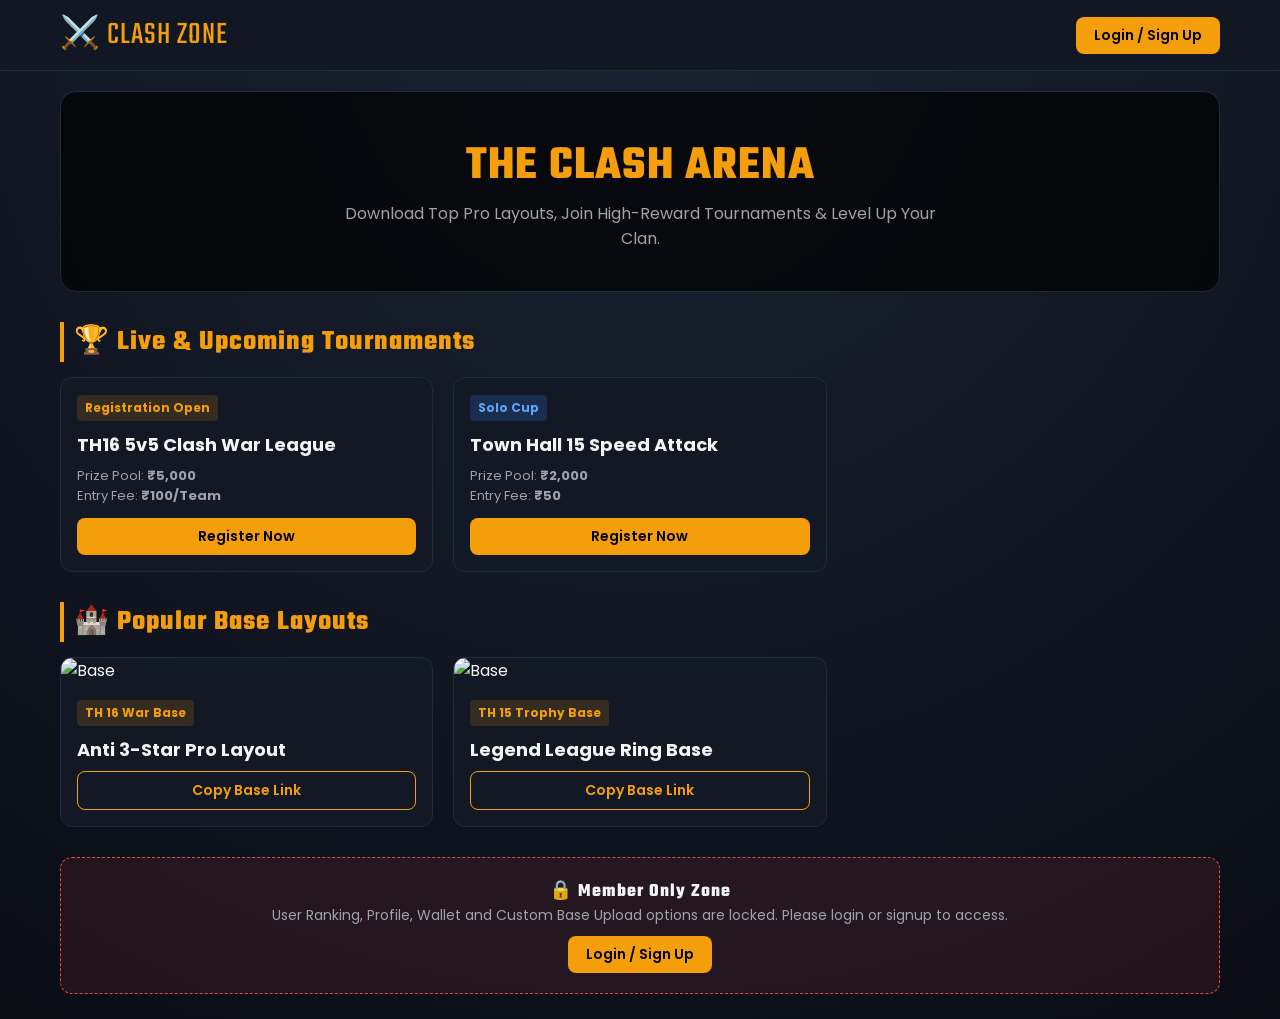
==== commit 8e8287c2: "Update fmt.Println message from 'Hello' to 'Goodbye'" ====
--- a/index.html.html
+++ b/index.html.html
@@ -1,1331 +1,618 @@
 <!DOCTYPE html>
-<html lang="hi" class="dark">
+<html lang="hi">
 <head>
-  <meta charset="UTF-8">
-  <meta name="viewport" content="width=device-width, initial-scale=1.0, maximum-scale=1.0, user-scalable=no">
-  <title>ClashZone - CoC Base Hub & Tournaments</title>
-
-  <!-- PWA Metadata -->
-  <meta name="theme-color" content="#F59E0B">
-  <meta name="mobile-web-app-capable" content="yes">
-  <meta name="apple-mobile-web-app-capable" content="yes">
-  <meta name="apple-mobile-web-app-status-bar-style" content="black-translucent">
-  <meta name="description" content="Clash of Clans Base Maps, Tournaments, and Gamified Ranking System with Direct Copy Links">
-
-  <!-- Manifest Data URI for standalone PWA installation -->
-  <link rel="manifest" href="data:application/manifest+json;utf-8,%7B%22name%22%3A%22ClashZone%20Arena%22%2C%22short_name%22%3A%22ClashZone%22%2C%22start_url%22%3A%22.%22%2C%22display%22%3A%22standalone%22%2C%22background_color%22%3A%22%23070A13%22%2C%22theme_color%22%3A%22%23F59E0B%22%2C%22icons%22%3A%5B%7B%22src%22%3A%22https%3A%2F%2Fplacehold.co%2F192x192%2F0E1526%2FFBBF24%3Ftext%3DCZ%22%2C%22sizes%22%3A%22192x192%22%2C%22type%22%3A%22image%2Fpng%22%7D%2C%7B%22src%22%3A%22https%3A%2F%2Fplacehold.co%2F512x512%2F0E1526%2FFBBF24%3Ftext%3DClashZone%22%2C%22sizes%22%3A%22512x512%22%2C%22type%22%3A%22image%2Fpng%22%7D%5D%7D">
-
-  <!-- Tailwind CSS -->
-  <script src="https://cdn.tailwindcss.com"></script>
-  <!-- FontAwesome 6 Icons -->
-  <link rel="stylesheet" href="https://cdnjs.cloudflare.com/ajax/libs/font-awesome/6.4.0/css/all.min.css">
-  <!-- Google Fonts: Clash / Gaming look (Cinzel + Rajdhani + Inter) -->
+  <meta charset="UTF-8" />
+  <meta name="viewport" content="width=device-width, initial-scale=1.0" />
+  <title>Clash Zone - Ultimate CoC Hub</title>
   <link rel="preconnect" href="https://fonts.googleapis.com">
   <link rel="preconnect" href="https://fonts.gstatic.com" crossorigin>
-  <link href="https://fonts.googleapis.com/css2?family=Cinzel:wght@700;900&family=Inter:wght@400;500;600;700;800&family=Rajdhani:wght@600;700;800&display=swap" rel="stylesheet">
-
-  <!-- Tailwind Config -->
-  <script>
-    tailwind.config = {
-      darkMode: 'class',
-      theme: {
-        extend: {
-          colors: {
-            coc: {
-              gold: '#FBBF24',
-              goldLight: '#FDE68A',
-              goldDark: '#D97706',
-              orange: '#F97316',
-              dark: '#070A13',
-              surface: '#0E1526',
-              card: '#131D33',
-              border: '#22304F',
-              accent: '#EC4899',
-              emerald: '#10B981',
-              ruby: '#EF4444'
-            }
-          },
-          fontFamily: {
-            clash: ['Cinzel', 'serif'],
-            gaming: ['Rajdhani', 'sans-serif'],
-            sans: ['Inter', 'sans-serif']
-          }
-        }
-      }
-    }
-  </script>
-
+  <link href="https://fonts.googleapis.com/css2?family=Teko:wght@500;700&family=Poppins:wght@300;400;600;700&display=swap" rel="stylesheet">
   <style>
-    :root { color-scheme: dark; }
+    :root {
+      --bg-dark: #0a0d14;
+      --card-bg: #121824;
+      --card-border: #1f2a3d;
+      --primary: #f59e0b;
+      --primary-hover: #d97706;
+      --accent: #3b82f6;
+      --green: #10b981;
+      --text: #f3f4f6;
+      --text-dim: #9ca3af;
+    }
+
+    * {
+      margin: 0;
+      padding: 0;
+      box-sizing: border-box;
+      font-family: 'Poppins', sans-serif;
+    }
+
     body {
-      background-color: #070A13;
-      color: #E2E8F0;
-      font-family: 'Inter', sans-serif;
-      -webkit-tap-highlight-color: transparent;
-      user-select: none;
-    }
-    
-    .gold-gradient-text {
-      background: linear-gradient(135deg, #FFFBEB 0%, #FBBF24 50%, #D97706 100%);
-      -webkit-background-clip: text;
-      -webkit-text-fill-color: transparent;
-    }
-
-    .fire-gradient-text {
-      background: linear-gradient(135deg, #FEF08A 0%, #F97316 60%, #DC2626 100%);
-      -webkit-background-clip: text;
-      -webkit-text-fill-color: transparent;
-    }
-
-    .card-border-glow {
-      border: 1px solid rgba(251, 191, 36, 0.15);
-      transition: all 0.25s ease;
-    }
-    .card-border-glow:hover {
-      border-color: rgba(251, 191, 36, 0.5);
-      box-shadow: 0 10px 25px -10px rgba(249, 115, 22, 0.3);
-    }
-
-    /* XP Progress Bar Gradient */
-    .xp-gradient {
-      background: linear-gradient(90deg, #F59E0B 0%, #10B981 100%);
-    }
-
-    /* Custom Scrollbar */
-    ::-webkit-scrollbar { width: 6px; height: 6px; }
-    ::-webkit-scrollbar-track { background: #070A13; }
-    ::-webkit-scrollbar-thumb { background: #22304F; border-radius: 4px; }
-    ::-webkit-scrollbar-thumb:hover { background: #FBBF24; }
-
-    .no-scrollbar::-webkit-scrollbar { display: none; }
-    .no-scrollbar { -ms-overflow-style: none; scrollbar-width: none; }
+      background: radial-gradient(circle at top, #1a2233, var(--bg-dark));
+      color: var(--text);
+      min-height: 100vh;
+    }
+
+    h1, h2, h3, .brand {
+      font-family: 'Teko', sans-serif;
+      letter-spacing: 1px;
+    }
+
+    /* Navbar */
+    header {
+      background: rgba(18, 24, 36, 0.95);
+      backdrop-filter: blur(10px);
+      border-bottom: 1px solid var(--card-border);
+      position: sticky;
+      top: 0;
+      z-index: 100;
+    }
+
+    .nav-container {
+      max-width: 1200px;
+      margin: auto;
+      padding: 12px 20px;
+      display: flex;
+      justify-content: space-between;
+      align-items: center;
+    }
+
+    .brand {
+      font-size: 32px;
+      color: var(--primary);
+      text-transform: uppercase;
+      cursor: pointer;
+    }
+
+    .nav-links {
+      display: flex;
+      gap: 15px;
+      align-items: center;
+    }
+
+    .btn {
+      padding: 8px 18px;
+      border-radius: 8px;
+      font-size: 14px;
+      font-weight: 600;
+      cursor: pointer;
+      border: none;
+      transition: 0.3s;
+    }
+
+    .btn-primary {
+      background: var(--primary);
+      color: #000;
+    }
+    .btn-primary:hover { background: var(--primary-hover); }
+
+    .btn-outline {
+      background: transparent;
+      border: 1px solid var(--primary);
+      color: var(--primary);
+    }
+    .btn-outline:hover {
+      background: var(--primary);
+      color: #000;
+    }
+
+    .btn-danger {
+      background: #ef4444;
+      color: #fff;
+    }
+
+    /* Container */
+    .container {
+      max-width: 1200px;
+      margin: 20px auto;
+      padding: 0 20px;
+    }
+
+    /* Hero Banner */
+    .hero {
+      background: linear-gradient(rgba(0,0,0,0.7), rgba(0,0,0,0.7)), url('https://images.unsplash.com/photo-1542751371-adc38448a05e?auto=format&fit=crop&w=1200&q=80') center/cover;
+      border-radius: 16px;
+      padding: 40px 20px;
+      text-align: center;
+      border: 1px solid var(--card-border);
+      margin-bottom: 30px;
+    }
+
+    .hero h1 { font-size: 48px; color: var(--primary); }
+    .hero p { color: var(--text-dim); max-width: 600px; margin: auto; }
+
+    /* Section Headings */
+    .section-title {
+      font-size: 28px;
+      margin: 25px 0 15px;
+      display: flex;
+      align-items: center;
+      gap: 10px;
+      color: var(--primary);
+      border-left: 4px solid var(--primary);
+      padding-left: 10px;
+    }
+
+    /* Grid Layouts */
+    .grid {
+      display: grid;
+      grid-template-columns: repeat(auto-fill, minmax(280px, 1fr));
+      gap: 20px;
+      margin-bottom: 30px;
+    }
+
+    /* Cards */
+    .card {
+      background: var(--card-bg);
+      border: 1px solid var(--card-border);
+      border-radius: 12px;
+      overflow: hidden;
+      transition: transform 0.2s, border-color 0.2s;
+    }
+    .card:hover {
+      transform: translateY(-4px);
+      border-color: var(--primary);
+    }
+
+    .card img {
+      width: 100%;
+      height: 180px;
+      object-fit: cover;
+    }
+
+    .card-body {
+      padding: 16px;
+    }
+
+    .card-title {
+      font-size: 18px;
+      font-weight: 700;
+      margin-bottom: 8px;
+    }
+
+    .badge {
+      display: inline-block;
+      padding: 4px 8px;
+      border-radius: 4px;
+      font-size: 12px;
+      font-weight: bold;
+      background: rgba(245, 158, 11, 0.15);
+      color: var(--primary);
+      margin-bottom: 10px;
+    }
+
+    /* User Only Section Blur Notice */
+    .locked-notice {
+      background: rgba(239, 68, 68, 0.1);
+      border: 1px dashed #ef4444;
+      padding: 20px;
+      border-radius: 12px;
+      text-align: center;
+      margin-bottom: 25px;
+    }
+
+    /* Wallet and Upload Modals */
+    .modal {
+      display: none;
+      position: fixed;
+      top: 0; left: 0;
+      width: 100%; height: 100%;
+      background: rgba(0,0,0,0.85);
+      backdrop-filter: blur(5px);
+      justify-content: center;
+      align-items: center;
+      z-index: 200;
+      padding: 15px;
+    }
+
+    .modal-content {
+      background: var(--card-bg);
+      border: 1px solid var(--primary);
+      border-radius: 16px;
+      width: 100%;
+      max-width: 420px;
+      padding: 24px;
+      position: relative;
+    }
+
+    .close-btn {
+      position: absolute;
+      top: 15px; right: 15px;
+      background: transparent;
+      border: none;
+      color: var(--text-dim);
+      font-size: 20px;
+      cursor: pointer;
+    }
+
+    .form-group {
+      margin-bottom: 15px;
+    }
+
+    .form-group label {
+      display: block;
+      font-size: 13px;
+      margin-bottom: 6px;
+      color: var(--text-dim);
+    }
+
+    .form-group input, .form-group select {
+      width: 100%;
+      padding: 10px;
+      background: #0a0d14;
+      border: 1px solid var(--card-border);
+      border-radius: 8px;
+      color: #fff;
+      outline: none;
+    }
+    .form-group input:focus { border-color: var(--primary); }
+
+    /* QR Code Wallet Display */
+    .qr-box {
+      text-align: center;
+      background: #0a0d14;
+      padding: 15px;
+      border-radius: 12px;
+      margin: 15px 0;
+      border: 1px solid var(--card-border);
+    }
+    .qr-box img {
+      width: 160px;
+      height: 160px;
+      background: #fff;
+      border-radius: 8px;
+      padding: 5px;
+    }
+
+    /* Table for Leaderboard */
+    .table-box {
+      width: 100%;
+      background: var(--card-bg);
+      border-radius: 12px;
+      border: 1px solid var(--card-border);
+      overflow-x: auto;
+      margin-bottom: 30px;
+    }
+
+    table {
+      width: 100%;
+      border-collapse: collapse;
+      text-align: left;
+    }
+
+    th, td {
+      padding: 12px 16px;
+      border-bottom: 1px solid var(--card-border);
+      font-size: 14px;
+    }
+    th { background: #0a0d14; color: var(--primary); }
   </style>
 </head>
-
-<body class="min-h-screen flex flex-col pb-20 md:pb-0 selection:bg-amber-500 selection:text-black">
-
-  <!-- Top Announcement & Daily Check-in Bar -->
-  <div class="bg-gradient-to-r from-amber-600 via-orange-600 to-red-600 text-white text-xs font-semibold py-1.5 px-4 shadow-md">
-    <div class="max-w-7xl mx-auto flex items-center justify-between">
-      <div class="flex items-center gap-2">
-        <span class="bg-black/40 px-2 py-0.5 rounded text-[10px] uppercase font-bold tracking-wider" data-i18n="announcementBadge">DAILY REWARDS</span>
-        <span class="hidden sm:inline" data-i18n="announcementText">हर दिन चेक-इन करें और +50 XP मुफ्त पाएं! रैंक बढ़ाकर टॉप पर आएं।</span>
-      </div>
-      <div class="flex items-center gap-3">
-        <!-- Daily Check-in Button -->
-        <button id="dailyCheckInBtn" onclick="claimDailyXP()" class="bg-amber-400 hover:bg-yellow-300 text-slate-950 px-2.5 py-0.5 rounded-full text-[11px] font-extrabold flex items-center gap-1 shadow transition active:scale-95">
-          <i class="fa-solid fa-gift"></i> <span data-i18n="dailyCheckIn">डेली चेक-इन (+50 XP)</span>
-        </button>
+<body>
+
+  <header>
+    <div class="nav-container">
+      <div class="brand" onclick="location.reload()">⚔️ Clash Zone</div>
+      <div class="nav-links" id="navActions">
+        </div>
+    </div>
+  </header>
+
+  <div class="container">
+    <div class="hero">
+      <h1>THE CLASH ARENA</h1>
+      <p>Download Top Pro Layouts, Join High-Reward Tournaments & Level Up Your Clan.</p>
+    </div>
+
+    <h2 class="section-title">🏆 Live & Upcoming Tournaments</h2>
+    <div class="grid">
+      <div class="card">
+        <div class="card-body">
+          <span class="badge">Registration Open</span>
+          <div class="card-title">TH16 5v5 Clash War League</div>
+          <p style="color:var(--text-dim); font-size: 13px;">Prize Pool: <b>₹5,000</b></p>
+          <p style="color:var(--text-dim); font-size: 13px;">Entry Fee: <b>₹100/Team</b></p>
+          <button class="btn btn-primary" style="width: 100%; margin-top: 12px;" onclick="checkAccess('tournament')">Register Now</button>
+        </div>
+      </div>
+      <div class="card">
+        <div class="card-body">
+          <span class="badge" style="background: rgba(59,130,246,0.2); color:#60a5fa;">Solo Cup</span>
+          <div class="card-title">Town Hall 15 Speed Attack</div>
+          <p style="color:var(--text-dim); font-size: 13px;">Prize Pool: <b>₹2,000</b></p>
+          <p style="color:var(--text-dim); font-size: 13px;">Entry Fee: <b>₹50</b></p>
+          <button class="btn btn-primary" style="width: 100%; margin-top: 12px;" onclick="checkAccess('tournament')">Register Now</button>
+        </div>
+      </div>
+    </div>
+
+    <h2 class="section-title">🏰 Popular Base Layouts</h2>
+    <div class="grid" id="baseGrid">
+      <div class="card">
+        <img src="https://images.unsplash.com/photo-1579373903781-fd5c0c30c4cd?auto=format&fit=crop&w=500&q=80" alt="Base">
+        <div class="card-body">
+          <span class="badge">TH 16 War Base</span>
+          <div class="card-title">Anti 3-Star Pro Layout</div>
+          <button class="btn btn-outline" style="width: 100%;" onclick="alert('Base Link Copied to Clipboard!')">Copy Base Link</button>
+        </div>
+      </div>
+      <div class="card">
+        <img src="https://images.unsplash.com/photo-1550745165-9bc0b252726f?auto=format&fit=crop&w=500&q=80" alt="Base">
+        <div class="card-body">
+          <span class="badge">TH 15 Trophy Base</span>
+          <div class="card-title">Legend League Ring Base</div>
+          <button class="btn btn-outline" style="width: 100%;" onclick="alert('Base Link Copied to Clipboard!')">Copy Base Link</button>
+        </div>
+      </div>
+    </div>
+
+    <div id="lockedZone">
+      <div class="locked-notice">
+        <h3>🔒 Member Only Zone</h3>
+        <p style="color:var(--text-dim); font-size: 14px;">User Ranking, Profile, Wallet and Custom Base Upload options are locked. Please login or signup to access.</p>
+        <button class="btn btn-primary" style="margin-top: 10px;" onclick="openModal('authModal')">Login / Sign Up</button>
+      </div>
+    </div>
+
+    <div id="memberZone" style="display: none;">
+      <div style="display: flex; justify-content: space-between; align-items: center; margin: 30px 0 15px;">
+        <h2 class="section-title" style="margin: 0;">📤 Upload Your Custom Base</h2>
+        <button class="btn btn-primary" onclick="openModal('uploadModal')">+ Upload New Base</button>
+      </div>
+
+      <h2 class="section-title">🎖️ Top Player Rankings</h2>
+      <div class="table-box">
+        <table>
+          <thead>
+            <tr>
+              <th>Rank</th>
+              <th>Clash Player</th>
+              <th>Town Hall</th>
+              <th>Trophies</th>
+              <th>Win Rate</th>
+            </tr>
+          </thead>
+          <tbody>
+            <tr>
+              <td>🥇 #1</td>
+              <td><b>Apex Predator</b></td>
+              <td>TH 16</td>
+              <td>5,840 🏆</td>
+              <td>88%</td>
+            </tr>
+            <tr>
+              <td>🥈 #2</td>
+              <td><b>ShadowKing</b></td>
+              <td>TH 16</td>
+              <td>5,710 🏆</td>
+              <td>84%</td>
+            </tr>
+            <tr>
+              <td>🥉 #3</td>
+              <td><b>DevilHunter</b></td>
+              <td>TH 15</td>
+              <td>5,490 🏆</td>
+              <td>79%</td>
+            </tr>
+          </tbody>
+        </table>
       </div>
     </div>
   </div>
 
-  <!-- Header -->
-  <header class="sticky top-0 z-40 bg-coc-dark/95 backdrop-blur-md border-b border-coc-border">
-    <div class="max-w-7xl mx-auto px-4 sm:px-6 lg:px-8">
-      <div class="flex items-center justify-between h-16 sm:h-20">
-        
-        <!-- Logo -->
-        <div class="flex items-center gap-3 cursor-pointer" onclick="navigateTo('bases')">
-          <div class="w-10 h-10 sm:w-11 sm:h-11 rounded-xl bg-gradient-to-br from-amber-400 via-orange-500 to-amber-700 p-0.5 flex items-center justify-center shadow-lg shadow-amber-500/20">
-            <div class="w-full h-full bg-coc-dark rounded-[10px] flex items-center justify-center">
-              <i class="fa-solid fa-swords text-lg sm:text-xl text-amber-400"></i>
-            </div>
-          </div>
-          <div>
-            <span class="font-clash text-lg sm:text-2xl font-black tracking-wider gold-gradient-text block leading-none">CLASHZONE</span>
-            <span class="text-[10px] text-gray-400 tracking-widest font-gaming uppercase" data-i18n="logoSub">Bases & Tournaments</span>
-          </div>
-        </div>
-
-        <!-- Navigation Tabs (Desktop) -->
-        <nav class="hidden md:flex items-center gap-1 bg-coc-surface p-1.5 rounded-2xl border border-coc-border">
-          <button onclick="navigateTo('bases')" id="nav-bases" class="nav-btn px-3.5 py-2 rounded-xl text-xs sm:text-sm font-semibold transition text-amber-400 bg-amber-500/10 border border-amber-500/30">
-            <i class="fa-solid fa-map-location-dot mr-1.5"></i> <span data-i18n="navBases">बेस मैप्स</span>
-          </button>
-          <button onclick="navigateTo('tournaments')" id="nav-tournaments" class="nav-btn px-3.5 py-2 rounded-xl text-xs sm:text-sm font-semibold transition text-gray-300 hover:text-white hover:bg-slate-800">
-            <i class="fa-solid fa-trophy mr-1.5 text-amber-400"></i> <span data-i18n="navTournaments">टूर्नामेंट्स</span>
-          </button>
-          <button onclick="navigateTo('leaderboard')" id="nav-leaderboard" class="nav-btn px-3.5 py-2 rounded-xl text-xs sm:text-sm font-semibold transition text-gray-300 hover:text-white hover:bg-slate-800">
-            <i class="fa-solid fa-ranking-star mr-1.5 text-emerald-400"></i> <span data-i18n="navLeaderboard">रैंकिंग व XP</span>
-          </button>
-          <button onclick="navigateTo('bracket')" id="nav-bracket" class="nav-btn px-3.5 py-2 rounded-xl text-xs sm:text-sm font-semibold transition text-gray-300 hover:text-white hover:bg-slate-800">
-            <i class="fa-solid fa-sitemap mr-1.5 text-orange-400"></i> <span data-i18n="navBracket">लाइव ब्रैकेट</span>
-          </button>
-        </nav>
-
-        <!-- Right User & Action Bar -->
-        <div class="flex items-center gap-2 sm:gap-3">
-          
-          <!-- Language Selector Switch -->
-          <button onclick="toggleLanguage()" class="flex items-center gap-1.5 bg-coc-surface border border-coc-border px-2.5 py-1.5 rounded-xl hover:border-amber-500 transition text-xs font-bold text-yellow-300">
-            <i class="fa-solid fa-globe"></i>
-            <span id="langText">EN</span>
-          </button>
-
-          <!-- User XP Badge Pill -->
-          <div onclick="navigateTo('leaderboard')" class="cursor-pointer flex items-center gap-2 bg-coc-surface border border-amber-500/40 px-3 py-1.5 rounded-xl hover:border-amber-400 transition">
-            <i class="fa-solid fa-bolt text-amber-400 text-xs"></i>
-            <span class="text-xs font-mono font-bold text-white" id="headerUserXP">350 XP</span>
-            <span class="text-[10px] bg-amber-500/20 text-amber-300 px-1.5 py-0.5 rounded font-bold uppercase hidden sm:inline" id="headerUserBadge">Silver</span>
-          </div>
-
-          <!-- PWA Native Install Button (Header) -->
-          <button id="pwaInstallHeaderBtn" onclick="triggerPWAInstall()" class="hidden sm:inline-flex items-center gap-1.5 bg-gradient-to-r from-emerald-500 to-teal-600 hover:from-emerald-400 text-slate-950 font-black text-xs px-3 py-2 rounded-xl shadow-lg active:scale-95 transition">
-            <i class="fa-solid fa-download"></i> <span data-i18n="installApp">App Install</span>
-          </button>
-
-          <!-- Upload Base Button -->
-          <button onclick="openModal('addBaseModal')" class="inline-flex items-center gap-1.5 bg-gradient-to-r from-amber-500 to-yellow-400 hover:from-amber-400 text-slate-950 font-extrabold text-xs px-3 py-2 rounded-xl shadow-lg active:scale-95 transition">
-            <i class="fa-solid fa-cloud-arrow-up"></i> <span class="hidden sm:inline" data-i18n="addBaseBtn">+ बेस जोड़ें</span>
-          </button>
-        </div>
-
-      </div>
-    </div>
-  </header>
-
-  <!-- Mobile Bottom App Bar (Native App Navigation) -->
-  <nav class="md:hidden fixed bottom-0 left-0 right-0 z-50 bg-coc-dark/95 backdrop-blur-lg border-t border-coc-border flex items-center justify-around py-2 px-1 safe-area-bottom">
-    <button onclick="navigateTo('bases')" id="m-nav-bases" class="flex flex-col items-center gap-1 text-amber-400 flex-1">
-      <i class="fa-solid fa-map-location-dot text-base"></i>
-      <span class="text-[10px] font-bold" data-i18n="navBases">बेस मैप्स</span>
-    </button>
-    <button onclick="navigateTo('tournaments')" id="m-nav-tournaments" class="flex flex-col items-center gap-1 text-gray-400 flex-1">
-      <i class="fa-solid fa-trophy text-base"></i>
-      <span class="text-[10px] font-medium" data-i18n="navTournaments">टूर्नामेंट्स</span>
-    </button>
-    
-    <!-- Central Action Floating Trigger: Add Base / Earn XP -->
-    <div class="relative -mt-6 flex flex-col items-center flex-1">
-      <button onclick="openModal('addBaseModal')" class="w-12 h-12 rounded-full bg-gradient-to-tr from-amber-500 via-orange-500 to-red-500 flex items-center justify-center text-slate-950 shadow-lg shadow-orange-500/40 border-2 border-coc-dark active:scale-90 transition">
-        <i class="fa-solid fa-plus text-xl font-black"></i>
-      </button>
-      <span class="text-[9px] text-amber-400 font-bold mt-0.5" data-i18n="postBase">+100 XP</span>
-    </div>
-
-    <button onclick="navigateTo('leaderboard')" id="m-nav-leaderboard" class="flex flex-col items-center gap-1 text-gray-400 flex-1">
-      <i class="fa-solid fa-ranking-star text-base"></i>
-      <span class="text-[10px] font-medium" data-i18n="navLeaderboard">रैंकिंग</span>
-    </button>
-    <button onclick="navigateTo('bracket')" id="m-nav-bracket" class="flex flex-col items-center gap-1 text-gray-400 flex-1">
-      <i class="fa-solid fa-sitemap text-base"></i>
-      <span class="text-[10px] font-medium" data-i18n="navBracket">ब्रैकेट</span>
-    </button>
-  </nav>
-
-  <!-- PWA Install Popup Floating Card for Mobile Devices -->
-  <div id="pwaFloatingBanner" class="fixed bottom-16 md:bottom-6 left-3 right-3 sm:left-auto sm:right-6 max-w-sm bg-gradient-to-r from-slate-900 to-coc-card border-2 border-amber-500/80 rounded-2xl p-4 shadow-2xl z-50 flex items-center justify-between gap-3 hidden animate-bounce-short">
-    <div class="flex items-center gap-3">
-      <div class="w-10 h-10 rounded-xl bg-amber-500 text-slate-950 flex items-center justify-center text-xl font-bold">
-        <i class="fa-solid fa-mobile-screen"></i>
-      </div>
-      <div>
-        <h4 class="text-xs font-black text-white" data-i18n="pwaInstallTitle">ClashZone App Install करें</h4>
-        <p class="text-[10px] text-gray-300" data-i18n="pwaInstallSub">फास्ट 1-क्लिक एक्सेस और ऑटो-अलर्ट्स</p>
-      </div>
-    </div>
-    <div class="flex items-center gap-1.5">
-      <button onclick="triggerPWAInstall()" class="bg-amber-400 text-slate-950 px-3 py-1.5 rounded-xl text-xs font-black hover:bg-amber-300 shadow">Install</button>
-      <button onclick="dismissPWABanner()" class="text-gray-400 hover:text-white p-1.5 text-xs"><i class="fa-solid fa-xmark"></i></button>
+  <div class="modal" id="authModal">
+    <div class="modal-content">
+      <button class="close-btn" onclick="closeModal('authModal')">×</button>
+      <h2 id="authTitle" style="color:var(--primary); font-size: 26px; margin-bottom: 10px;">Player Login</h2>
+      
+      <div class="form-group">
+        <label>Player Name / Username</label>
+        <input type="text" id="authName" placeholder="e.g. AmanClasher" />
+      </div>
+      <div class="form-group">
+        <label>Player Tag / Email</label>
+        <input type="text" id="authTag" placeholder="#P9L80YQ2 or email" />
+      </div>
+
+      <button class="btn btn-primary" style="width: 100%; margin-top: 10px;" onclick="handleAuth()">Submit & Enter Arena</button>
     </div>
   </div>
 
-  <main class="flex-grow">
-    
-    <div class="relative overflow-hidden border-b border-coc-border py-8 sm:py-10 px-4 sm:px-6 lg:px-8 bg-[radial-gradient(ellipse_at_top,_var(--tw-gradient-stops))] from-[#1A2642] via-[#0E1526] to-[#070A13]">
-      <div class="max-w-7xl mx-auto flex flex-col md:flex-row items-center justify-between gap-6 relative z-10">
-        
-        <div class="max-w-2xl text-center md:text-left">
-          <div class="inline-flex items-center gap-2 px-3 py-1 rounded-full bg-amber-500/10 border border-amber-500/30 text-amber-400 text-xs font-semibold uppercase tracking-wider mb-2.5">
-            <i class="fa-solid fa-shield-halved"></i> <span data-i18n="heroBadge">Official CoC Community Hub</span>
-          </div>
-          <h1 class="text-2xl sm:text-4xl font-black font-clash leading-tight text-white mb-2">
-            <span data-i18n="heroTitle1">बेस्ट CoC बेस मैप्स और</span> <span class="gold-gradient-text" data-i18n="heroTitle2">कम्युनिटी टूर्नामेंट्स</span>
-          </h1>
-          <p class="text-gray-400 text-xs sm:text-sm leading-relaxed mb-4" data-i18n="heroDesc">
-            टाउनहॉल 11-17 के वेरिफाइड लेआउट्स 1-क्लिक में कॉपी करें, अपनी एक्टिविटी से XP कमाएं और लीडरबोर्ड में टॉप रैंक हासिल करें!
-          </p>
-          <div class="flex flex-wrap items-center justify-center md:justify-start gap-2.5">
-            <button onclick="navigateTo('tournaments')" class="bg-gradient-to-r from-orange-500 to-red-600 text-white font-bold px-4 py-2 rounded-xl shadow-lg shadow-orange-500/20 active:scale-95 transition flex items-center gap-2 text-xs sm:text-sm">
-              <i class="fa-solid fa-trophy"></i> <span data-i18n="heroTourneyBtn">टूर्नामेंट्स देखें</span>
-            </button>
-            <button onclick="openModal('addBaseModal')" class="bg-coc-surface hover:bg-slate-800 text-gray-200 border border-coc-border font-semibold px-4 py-2 rounded-xl transition flex items-center gap-2 text-xs sm:text-sm">
-              <i class="fa-solid fa-cloud-arrow-up text-amber-400"></i> <span data-i18n="heroShareBtn">नया बेस डालें (+100 XP)</span>
-            </button>
-          </div>
-        </div>
-
-        <!-- User Progress Card -->
-        <div class="bg-coc-card/90 border border-amber-500/30 p-4 rounded-2xl w-full md:w-80 shadow-2xl relative">
-          <div class="flex items-center justify-between mb-2">
-            <div class="flex items-center gap-2">
-              <div class="w-8 h-8 rounded-full bg-amber-500/20 text-amber-400 flex items-center justify-center font-bold text-sm">
-                <i class="fa-solid fa-crown"></i>
-              </div>
-              <div>
-                <h4 class="text-xs font-bold text-white" id="dashboardIGN">Chief Rahul</h4>
-                <span class="text-[10px] text-amber-400 font-semibold" id="dashboardBadge">Silver Strategist</span>
-              </div>
-            </div>
-            <div class="text-right">
-              <span class="text-xs font-mono font-bold text-white" id="dashboardXP">350 XP</span>
-              <span class="block text-[9px] text-gray-400">Next Level: 500 XP</span>
-            </div>
-          </div>
-          
-          <!-- Progress bar -->
-          <div class="w-full bg-coc-dark rounded-full h-2 mb-2 overflow-hidden border border-coc-border">
-            <div id="dashboardProgressBar" class="xp-gradient h-full rounded-full transition-all duration-500" style="width: 70%"></div>
-          </div>
-          
-          <div class="flex justify-between items-center text-[10px] text-gray-400">
-            <span>🔥 Streak: <strong class="text-amber-300">4 Days</strong></span>
-            <span class="text-emerald-400 font-bold">Rank #4</span>
-          </div>
-        </div>
-
-      </div>
-    </div>
-
-    <div id="section-bases" class="max-w-7xl mx-auto px-4 sm:px-6 lg:px-8 py-6">
+  <div class="modal" id="walletModal">
+    <div class="modal-content">
+      <button class="close-btn" onclick="closeModal('walletModal')">×</button>
+      <h2 style="color:var(--primary); font-size: 26px; margin-bottom: 5px;">💰 Add Cash to Wallet</h2>
+      <p style="color:var(--text-dim); font-size: 13px;">Instant Deposit via Merchant BharatPe UPI</p>
       
-      <!-- Filter Controls Bar -->
-      <div class="bg-coc-surface border border-coc-border rounded-2xl p-4 mb-6 shadow-xl">
-        <div class="flex flex-col lg:flex-row lg:items-center justify-between gap-3">
-          
-          <!-- Search input -->
-          <div class="relative flex-grow max-w-lg">
-            <i class="fa-solid fa-magnifying-glass absolute left-3.5 top-1/2 -translate-y-1/2 text-gray-400 text-xs"></i>
-            <input type="text" id="searchInput" oninput="applyFilters()" placeholder="बेस खोजें (जैसे: TH17 War, Farming, Anti-3 Star)..." 
-              class="w-full bg-coc-dark border border-coc-border rounded-xl pl-9 pr-3 py-2 text-xs sm:text-sm text-gray-200 placeholder-gray-500 focus:outline-none focus:border-amber-500 transition">
-          </div>
-
-          <!-- Dropdown Filters -->
-          <div class="grid grid-cols-2 sm:flex sm:items-center gap-2">
-            <select id="typeFilter" onchange="applyFilters()" class="bg-coc-dark border border-coc-border rounded-xl px-3 py-2 text-xs sm:text-sm text-gray-300 focus:outline-none focus:border-amber-500">
-              <option value="ALL" data-i18n="catAll">सभी श्रेणियाँ (All Types)</option>
-              <option value="War" data-i18n="catWar">War Base</option>
-              <option value="CWL" data-i18n="catCWL">CWL Base</option>
-              <option value="Trophy" data-i18n="catTrophy">Trophy Base</option>
-              <option value="Farming" data-i18n="catFarming">Farming Base</option>
-              <option value="Anti-3 Star" data-i18n="catAnti3">Anti-3 Star</option>
-            </select>
-
-            <select id="sortFilter" onchange="applyFilters()" class="bg-coc-dark border border-coc-border rounded-xl px-3 py-2 text-xs sm:text-sm text-gray-300 focus:outline-none focus:border-amber-500">
-              <option value="rating" data-i18n="sortRating">उच्च रेटिंग (Highest Rated)</option>
-              <option value="newest" data-i18n="sortNewest">नवीनतम (Newest)</option>
-              <option value="popular" data-i18n="sortPopular">सबसे अधिक कॉपी (Most Copied)</option>
-            </select>
-          </div>
-        </div>
-
-        <!-- TH Pills Filter Bar -->
-        <div class="mt-3 pt-3 border-t border-coc-border flex items-center gap-1.5 overflow-x-auto no-scrollbar pb-1">
-          <span class="text-[11px] font-bold text-gray-400 uppercase mr-1 shrink-0" data-i18n="thLevelLabel">TH Level:</span>
-          <button onclick="selectTH('ALL')" class="th-pill active px-3 py-1 rounded-xl text-xs font-bold bg-amber-500 text-black shrink-0 transition" data-th="ALL">ALL</button>
-          <button onclick="selectTH(17)" class="th-pill px-3 py-1 rounded-xl text-xs font-bold bg-coc-dark border border-coc-border text-gray-300 hover:border-amber-500/50 shrink-0 transition" data-th="17">TH 17</button>
-          <button onclick="selectTH(16)" class="th-pill px-3 py-1 rounded-xl text-xs font-bold bg-coc-dark border border-coc-border text-gray-300 hover:border-amber-500/50 shrink-0 transition" data-th="16">TH 16</button>
-          <button onclick="selectTH(15)" class="th-pill px-3 py-1 rounded-xl text-xs font-bold bg-coc-dark border border-coc-border text-gray-300 hover:border-amber-500/50 shrink-0 transition" data-th="15">TH 15</button>
-          <button onclick="selectTH(14)" class="th-pill px-3 py-1 rounded-xl text-xs font-bold bg-coc-dark border border-coc-border text-gray-300 hover:border-amber-500/50 shrink-0 transition" data-th="14">TH 14</button>
-          <button onclick="selectTH(13)" class="th-pill px-3 py-1 rounded-xl text-xs font-bold bg-coc-dark border border-coc-border text-gray-300 hover:border-amber-500/50 shrink-0 transition" data-th="13">TH 13</button>
-          <button onclick="selectTH(12)" class="th-pill px-3 py-1 rounded-xl text-xs font-bold bg-coc-dark border border-coc-border text-gray-300 hover:border-amber-500/50 shrink-0 transition" data-th="12">TH 12</button>
-          <button onclick="selectTH(11)" class="th-pill px-3 py-1 rounded-xl text-xs font-bold bg-coc-dark border border-coc-border text-gray-300 hover:border-amber-500/50 shrink-0 transition" data-th="11">TH 11</button>
-        </div>
-      </div>
-
-      <!-- Base Cards Grid -->
-      <div id="baseGrid" class="grid grid-cols-1 sm:grid-cols-2 lg:grid-cols-3 gap-5">
-        <!-- Injected via JavaScript -->
-      </div>
-
-      <!-- Empty State -->
-      <div id="emptyState" class="hidden text-center py-16 bg-coc-surface border border-coc-border rounded-2xl">
-        <i class="fa-solid fa-shield-cat text-4xl text-gray-600 mb-2"></i>
-        <h3 class="text-base font-bold text-gray-300" data-i18n="noBaseTitle">कोई बेस नहीं मिला!</h3>
-        <p class="text-gray-500 text-xs mt-0.5" data-i18n="noBaseSub">कृपया दूसरा टाउनहॉल या सर्च फिल्टर चुनकर देखें।</p>
-      </div>
-    </div>
-
-    <div id="section-tournaments" class="hidden max-w-7xl mx-auto px-4 sm:px-6 lg:px-8 py-6">
+      <div class="form-group" style="margin-top: 15px;">
+        <label>Amount (₹ INR)</label>
+        <input type="number" id="payAmount" value="100" min="10" oninput="updateQR()" />
+      </div>
+
+      <div class="qr-box">
+        <p style="font-size: 13px; color: var(--primary); margin-bottom: 8px;">Scan with GPay, PhonePe, Paytm</p>
+        <img id="upiQR" src="https://api.qrserver.com/v1/create-qr-code/?size=160x160&data=upi://pay?pa=aman.bharatpe@icici&pn=ClashZoneMerchant&am=100&cu=INR" alt="BharatPe QR Code">
+        <p style="font-size: 12px; color: var(--text-dim); margin-top: 6px;">Merchant: <b>BharatPe Secure Pay</b></p>
+      </div>
+
+      <div class="form-group">
+        <label>12-Digit UPI Ref / UTR Number (After Payment)</label>
+        <input type="text" id="utrNumber" placeholder="Enter UTR from payment receipt" />
+      </div>
+
+      <button class="btn btn-primary" style="width: 100%;" onclick="submitPayment()">Confirm Deposit</button>
+    </div>
+  </div>
+
+  <div class="modal" id="uploadModal">
+    <div class="modal-content">
+      <button class="close-btn" onclick="closeModal('uploadModal')">×</button>
+      <h2 style="color:var(--primary); font-size: 26px; margin-bottom: 15px;">📤 Upload Layout</h2>
       
-      <!-- Tournament Header & Registration Call to Action -->
-      <div class="flex flex-col sm:flex-row sm:items-center justify-between gap-4 mb-6">
-        <div>
-          <h2 class="text-xl sm:text-2xl font-black font-clash text-white" data-i18n="tourneyHeading">🏆 क्लैन टूर्नामेंट्स व वॉर कप</h2>
-          <p class="text-gray-400 text-xs mt-0.5" data-i18n="tourneySub">अपने क्लैन को रजिस्टर करें और जीतें शानदार रिवार्ड्स व XP बोनस!</p>
-        </div>
-        <button onclick="openModal('clanRegModal')" class="bg-gradient-to-r from-orange-500 to-red-600 hover:from-orange-400 text-white font-bold px-4 py-2.5 rounded-xl shadow-lg transition flex items-center justify-center gap-2 text-xs sm:text-sm active:scale-95">
-          <i class="fa-solid fa-shield-plus"></i> <span data-i18n="regClanBtn">क्लैन रजिस्टर करें (+200 XP)</span>
-        </button>
-      </div>
-
-      <!-- Live Tournaments List -->
-      <div class="grid grid-cols-1 lg:grid-cols-2 gap-5" id="tournamentsListGrid">
-        <!-- Dynamically injected -->
-      </div>
-    </div>
-
-    <div id="section-leaderboard" class="hidden max-w-6xl mx-auto px-4 sm:px-6 lg:px-8 py-6">
-      
-      <div class="text-center max-w-xl mx-auto mb-6">
-        <div class="inline-flex items-center gap-2 px-3 py-1 rounded-full bg-emerald-500/10 border border-emerald-500/30 text-emerald-400 text-xs font-semibold uppercase mb-2">
-          <i class="fa-solid fa-bolt"></i> <span data-i18n="rankingBadge">User Activity & Rewards System</span>
-        </div>
-        <h2 class="text-xl sm:text-3xl font-black font-clash text-white" data-i18n="leaderboardTitle">👑 क्लैशर लीडरबोर्ड व रैंकिंग</h2>
-        <p class="text-gray-400 text-xs sm:text-sm mt-1" data-i18n="leaderboardSub">बेस शेयर करने, कॉपी करने और डेली चेक-इन से XP कमाएं और अपनी रैंक बढ़ाएं!</p>
-      </div>
-
-      <!-- How to Earn XP Information Box -->
-      <div class="grid grid-cols-2 sm:grid-cols-4 gap-3 mb-6">
-        <div class="bg-coc-surface border border-coc-border rounded-xl p-3 text-center">
-          <div class="text-amber-400 text-base mb-1"><i class="fa-solid fa-gift"></i></div>
-          <div class="text-xs font-bold text-white">+50 XP</div>
-          <div class="text-[10px] text-gray-400" data-i18n="xpDaily">डेली चेक-इन</div>
-        </div>
-        <div class="bg-coc-surface border border-coc-border rounded-xl p-3 text-center">
-          <div class="text-emerald-400 text-base mb-1"><i class="fa-solid fa-copy"></i></div>
-          <div class="text-xs font-bold text-white">+10 XP</div>
-          <div class="text-[10px] text-gray-400" data-i18n="xpCopy">बेस लिंक कॉपी</div>
-        </div>
-        <div class="bg-coc-surface border border-coc-border rounded-xl p-3 text-center">
-          <div class="text-orange-400 text-base mb-1"><i class="fa-solid fa-cloud-arrow-up"></i></div>
-          <div class="text-xs font-bold text-white">+100 XP</div>
-          <div class="text-[10px] text-gray-400" data-i18n="xpPost">नया बेस अपलोड</div>
-        </div>
-        <div class="bg-coc-surface border border-coc-border rounded-xl p-3 text-center">
-          <div class="text-blue-400 text-base mb-1"><i class="fa-solid fa-trophy"></i></div>
-          <div class="text-xs font-bold text-white">+200 XP</div>
-          <div class="text-[10px] text-gray-400" data-i18n="xpTourney">टूर्नामेंट रजिस्ट्रेशन</div>
-        </div>
-      </div>
-
-      <!-- Leaderboard Table -->
-      <div class="bg-coc-surface border border-coc-border rounded-2xl shadow-xl overflow-hidden">
-        <div class="p-4 border-b border-coc-border flex items-center justify-between">
-          <h3 class="text-sm font-bold text-white flex items-center gap-2">
-            <i class="fa-solid fa-medal text-amber-400"></i> <span data-i18n="topClashers">टॉप क्लैशर्स रैंकिंग (All-Time)</span>
-          </h3>
-          <span class="text-[11px] text-gray-400 font-mono" data-i18n="updatedLive">● Live Updated</span>
-        </div>
-        
-        <div class="overflow-x-auto">
-          <table class="w-full text-left text-xs text-gray-300">
-            <thead class="text-[10px] uppercase bg-coc-dark text-gray-400 border-b border-coc-border">
-              <tr>
-                <th class="p-3 text-center">रैंक (Rank)</th>
-                <th class="p-3">क्लैशर IGN</th>
-                <th class="p-3">बैज / टियर (Tier)</th>
-                <th class="p-3 text-center">शेयर किए बेस</th>
-                <th class="p-3 text-right">कुल XP</th>
-              </tr>
-            </thead>
-            <tbody id="leaderboardTableBody" class="divide-y divide-coc-border">
-              <!-- Dynamically Populated -->
-            </tbody>
-          </table>
-        </div>
-      </div>
-
-    </div>
-
-    <div id="section-bracket" class="hidden max-w-7xl mx-auto px-4 sm:px-6 lg:px-8 py-6">
-      <div class="text-center max-w-xl mx-auto mb-6">
-        <div class="inline-flex items-center gap-2 px-3 py-0.5 rounded-full bg-orange-500/10 border border-orange-500/30 text-orange-400 text-xs font-semibold uppercase mb-1.5">
-          <i class="fa-solid fa-circle-dot animate-pulse text-red-500"></i> <span data-i18n="liveBracketBadge">Live Knockout Arena</span>
-        </div>
-        <h2 class="text-xl sm:text-2xl font-black font-clash text-white" data-i18n="bracketHeading">⚔️ टूर्नामेंट मैच ब्रैकेट (8 क्लैन)</h2>
-        <p class="text-gray-400 text-xs mt-0.5" data-i18n="bracketSub">लाइव स्कोर, स्टार्स और कुल विनाश प्रतिशत (%) ट्रैकिंग</p>
-      </div>
-
-      <!-- Bracket Tree Container -->
-      <div class="bg-coc-surface border border-coc-border rounded-2xl p-4 sm:p-6 shadow-2xl overflow-x-auto">
-        <div class="min-w-[720px] grid grid-cols-3 gap-6 items-center">
-          
-          <!-- Column 1: Quarter Finals -->
-          <div class="space-y-4">
-            <div class="text-center font-bold text-xs uppercase tracking-widest text-gray-400 pb-1.5 border-b border-coc-border" data-i18n="quarterFinals">क्वार्टर फाइनल</div>
-            
-            <div class="bg-coc-dark border border-coc-border rounded-xl p-2.5 shadow">
-              <div class="flex items-center justify-between py-1 px-2 rounded bg-slate-900 mb-1">
-                <span class="font-bold text-xs text-white">🛡️ Soul eSports</span>
-                <span class="text-[10px] bg-emerald-500/20 text-emerald-400 px-1.5 py-0.5 rounded font-mono font-bold">15 ⭐ (100%)</span>
-              </div>
-              <div class="flex items-center justify-between py-1 px-2 rounded bg-slate-950 text-gray-400">
-                <span class="font-medium text-xs">🛡️ Dragon Slayers</span>
-                <span class="text-[10px] bg-red-500/10 text-red-400 px-1.5 py-0.5 rounded font-mono">12 ⭐ (85%)</span>
-              </div>
-            </div>
-
-            <div class="bg-coc-dark border border-coc-border rounded-xl p-2.5 shadow">
-              <div class="flex items-center justify-between py-1 px-2 rounded bg-slate-900 mb-1">
-                <span class="font-bold text-xs text-white">🛡️ Indian Titans</span>
-                <span class="text-[10px] bg-emerald-500/20 text-emerald-400 px-1.5 py-0.5 rounded font-mono font-bold">14 ⭐ (98%)</span>
-              </div>
-              <div class="flex items-center justify-between py-1 px-2 rounded bg-slate-950 text-gray-400">
-                <span class="font-medium text-xs">🛡️ Elite Kings</span>
-                <span class="text-[10px] bg-red-500/10 text-red-400 px-1.5 py-0.5 rounded font-mono">13 ⭐ (92%)</span>
-              </div>
-            </div>
-
-            <div class="bg-coc-dark border border-coc-border rounded-xl p-2.5 shadow">
-              <div class="flex items-center justify-between py-1 px-2 rounded bg-slate-900 mb-1">
-                <span class="font-bold text-xs text-white">🛡️ Phantom 9</span>
-                <span class="text-[10px] bg-emerald-500/20 text-emerald-400 px-1.5 py-0.5 rounded font-mono font-bold">15 ⭐ (100%)</span>
-              </div>
-              <div class="flex items-center justify-between py-1 px-2 rounded bg-slate-950 text-gray-400">
-                <span class="font-medium text-xs">🛡️ Royal Force</span>
-                <span class="text-[10px] bg-red-500/10 text-red-400 px-1.5 py-0.5 rounded font-mono">14 ⭐ (94%)</span>
-              </div>
-            </div>
-
-            <div class="bg-coc-dark border border-coc-border rounded-xl p-2.5 shadow">
-              <div class="flex items-center justify-between py-1 px-2 rounded bg-slate-900 mb-1">
-                <span class="font-bold text-xs text-white">🛡️ Apex Legends</span>
-                <span class="text-[10px] bg-emerald-500/20 text-emerald-400 px-1.5 py-0.5 rounded font-mono font-bold">14 ⭐ (97%)</span>
-              </div>
-              <div class="flex items-center justify-between py-1 px-2 rounded bg-slate-950 text-gray-400">
-                <span class="font-medium text-xs">🛡️ Valhalla Clan</span>
-                <span class="text-[10px] bg-red-500/10 text-red-400 px-1.5 py-0.5 rounded font-mono">11 ⭐ (80%)</span>
-              </div>
-            </div>
-          </div>
-
-          <!-- Column 2: Semi Finals -->
-          <div class="space-y-16">
-            <div class="text-center font-bold text-xs uppercase tracking-widest text-amber-400 pb-1.5 border-b border-coc-border" data-i18n="semiFinals">सेमीफाइनल</div>
-
-            <div class="bg-coc-dark border-2 border-amber-500/40 rounded-xl p-2.5 shadow">
-              <div class="flex items-center justify-between py-1 px-2 rounded bg-slate-900 mb-1">
-                <span class="font-bold text-xs text-amber-300">🔥 Soul eSports</span>
-                <span class="text-xs bg-amber-500 text-black font-bold px-1.5 py-0.5 rounded font-mono">15 ⭐</span>
-              </div>
-              <div class="flex items-center justify-between py-1 px-2 rounded bg-slate-950 text-gray-300">
-                <span class="font-medium text-xs">🛡️ Indian Titans</span>
-                <span class="text-xs bg-slate-800 text-gray-400 px-1.5 py-0.5 rounded font-mono">14 ⭐</span>
-              </div>
-            </div>
-
-            <div class="bg-coc-dark border-2 border-amber-500/40 rounded-xl p-2.5 shadow">
-              <div class="flex items-center justify-between py-1 px-2 rounded bg-slate-900 mb-1">
-                <span class="font-bold text-xs text-amber-300">🔥 Phantom 9</span>
-                <span class="text-xs bg-amber-500 text-black font-bold px-1.5 py-0.5 rounded font-mono">14 ⭐ (99%)</span>
-              </div>
-              <div class="flex items-center justify-between py-1 px-2 rounded bg-slate-950 text-gray-300">
-                <span class="font-medium text-xs">🛡️ Apex Legends</span>
-                <span class="text-xs bg-slate-800 text-gray-400 px-1.5 py-0.5 rounded font-mono">14 ⭐ (95%)</span>
-              </div>
-            </div>
-          </div>
-
-          <!-- Column 3: Grand Finals -->
-          <div>
-            <div class="text-center font-bold text-xs uppercase tracking-widest text-orange-400 pb-1.5 border-b border-coc-border mb-4" data-i18n="grandFinals">ग्रैंड फिनाले</div>
-
-            <div class="bg-gradient-to-b from-[#1E293B] to-[#070A13] border-2 border-amber-400 rounded-2xl p-4 shadow-2xl text-center">
-              <div class="w-10 h-10 mx-auto rounded-full bg-amber-500/20 text-amber-400 flex items-center justify-center text-lg mb-2">
-                <i class="fa-solid fa-trophy"></i>
-              </div>
-              <h4 class="text-xs font-bold text-white mb-2" data-i18n="championshipMatch">चैंपियनशिप मैच</h4>
-
-              <div class="space-y-1.5 text-left">
-                <div class="flex items-center justify-between p-2 rounded-lg bg-amber-500/15 border border-amber-500/40">
-                  <span class="font-bold text-xs text-amber-300">Soul eSports</span>
-                  <span class="text-[9px] bg-amber-500 text-black font-bold px-1.5 py-0.5 rounded">FINALIST</span>
-                </div>
-                <div class="text-center text-[10px] font-bold text-gray-500">VS</div>
-                <div class="flex items-center justify-between p-2 rounded-lg bg-slate-900 border border-coc-border">
-                  <span class="font-bold text-xs text-white">Phantom 9</span>
-                  <span class="text-[9px] bg-amber-500 text-black font-bold px-1.5 py-0.5 rounded">FINALIST</span>
-                </div>
-              </div>
-
-              <div class="mt-3 pt-2 border-t border-coc-border text-[10px] text-gray-400">
-                <span data-i18n="prizePoolLabel">पुरस्कार राशि:</span> <span class="text-emerald-400 font-bold">10,000 Gems / ₹2,000 Pool</span>
-              </div>
-            </div>
-          </div>
-
-        </div>
-      </div>
-    </div>
-
-  </main>
-
-  <!-- Modal 1: Add New Base Modal -->
-  <div id="addBaseModal" class="fixed inset-0 z-50 bg-black/85 backdrop-blur-sm hidden items-center justify-center p-4">
-    <div class="bg-coc-surface border border-coc-border rounded-2xl max-w-lg w-full p-5 sm:p-6 shadow-2xl relative max-h-[90vh] overflow-y-auto">
-      <button onclick="closeModal('addBaseModal')" class="absolute top-4 right-4 text-gray-400 hover:text-white text-lg">
-        <i class="fa-solid fa-xmark"></i>
-      </button>
-
-      <h3 class="text-lg font-bold font-clash text-white mb-1 flex items-center gap-2">
-        <i class="fa-solid fa-cloud-arrow-up text-amber-400"></i> <span data-i18n="modalAddBaseTitle">नया बेस लेआउट शेयर करें</span>
-      </h3>
-      <p class="text-xs text-gray-400 mb-3" data-i18n="modalAddBaseSub">कम्युनिटी के साथ 1-क्लिक डायरेक्ट सुपरसेल कॉपी लिंक शेयर करें और +100 XP पाएं!</p>
-
-      <form id="addBaseForm" onsubmit="handleBaseSubmit(event)" class="space-y-3">
-        <div>
-          <label class="block text-xs font-semibold text-gray-300 mb-1" data-i18n="labelBaseTitle">बेस का शीर्षक *</label>
-          <input type="text" id="modalBaseTitle" required placeholder="जैसे: TH 17 Meta Anti-3 Star War Base" class="w-full bg-coc-dark border border-coc-border rounded-xl px-3 py-2 text-xs sm:text-sm text-gray-200 focus:outline-none focus:border-amber-500">
-        </div>
-
-        <div class="grid grid-cols-2 gap-3">
-          <div>
-            <label class="block text-xs font-semibold text-gray-300 mb-1">Town Hall *</label>
-            <select id="modalBaseTH" class="w-full bg-coc-dark border border-coc-border rounded-xl px-3 py-2 text-xs sm:text-sm text-gray-200 focus:outline-none focus:border-amber-500">
-              <option value="17">TH 17</option>
-              <option value="16" selected>TH 16</option>
-              <option value="15">TH 15</option>
-              <option value="14">TH 14</option>
-              <option value="13">TH 13</option>
-              <option value="12">TH 12</option>
-              <option value="11">TH 11</option>
-            </select>
-          </div>
-          <div>
-            <label class="block text-xs font-semibold text-gray-300 mb-1" data-i18n="labelCategory">श्रेणी *</label>
-            <select id="modalBaseType" class="w-full bg-coc-dark border border-coc-border rounded-xl px-3 py-2 text-xs sm:text-sm text-gray-200 focus:outline-none focus:border-amber-500">
-              <option value="War">War Base</option>
-              <option value="CWL">CWL Base</option>
-              <option value="Trophy">Trophy Base</option>
-              <option value="Farming">Farming Base</option>
-              <option value="Anti-3 Star">Anti-3 Star</option>
-            </select>
-          </div>
-        </div>
-
-        <div>
-          <label class="block text-xs font-semibold text-gray-300 mb-1" data-i18n="labelSupercellLink">Supercell डायरेक्ट कॉपी लिंक *</label>
-          <input type="url" id="modalBaseLink" required placeholder="https://link.clashofclans.com/en?action=OpenLayout&id=..." class="w-full bg-coc-dark border border-coc-border rounded-xl px-3 py-2 text-xs sm:text-sm text-gray-200 focus:outline-none focus:border-amber-500">
-        </div>
-
-        <div>
-          <label class="block text-xs font-semibold text-gray-300 mb-1" data-i18n="labelScreenshot">स्क्रीनशॉट URL (वैकल्पिक)</label>
-          <input type="url" id="modalBaseImg" placeholder="https://placehold.co/600x380/... या खाली छोड़ें" class="w-full bg-coc-dark border border-coc-border rounded-xl px-3 py-2 text-xs sm:text-sm text-gray-200 focus:outline-none focus:border-amber-500">
-        </div>
-
-        <div>
-          <label class="block text-xs font-semibold text-gray-300 mb-1" data-i18n="labelDescription">विवरण (Description)</label>
-          <textarea id="modalBaseDesc" rows="2" placeholder="ट्रैप प्लेसमेंट, CC सुझाव आदि..." class="w-full bg-coc-dark border border-coc-border rounded-xl px-3 py-2 text-xs sm:text-sm text-gray-200 focus:outline-none focus:border-amber-500"></textarea>
-        </div>
-
-        <div class="pt-2 flex justify-end gap-2">
-          <button type="button" onclick="closeModal('addBaseModal')" class="px-4 py-2 rounded-xl text-xs font-semibold text-gray-300 hover:bg-slate-800" data-i18n="btnCancel">रद्द करें</button>
-          <button type="submit" class="px-5 py-2 rounded-xl text-xs font-bold bg-amber-500 text-black hover:bg-amber-400 shadow-lg" data-i18n="btnPublish">पब्लिश करें (+100 XP)</button>
-        </div>
-      </form>
+      <div class="form-group">
+        <label>Town Hall Level</label>
+        <select id="baseTH">
+          <option>Town Hall 16</option>
+          <option>Town Hall 15</option>
+          <option>Town Hall 14</option>
+          <option>Town Hall 13</option>
+        </select>
+      </div>
+      <div class="form-group">
+        <label>Base Type</label>
+        <select id="baseType">
+          <option>War Base (Anti 3-Star)</option>
+          <option>Trophy Push</option>
+          <option>Farming Layout</option>
+        </select>
+      </div>
+      <div class="form-group">
+        <label>In-Game Base Share Link</label>
+        <input type="url" id="baseLink" placeholder="https://link.clashofclans.com/..." />
+      </div>
+
+      <button class="btn btn-primary" style="width: 100%;" onclick="saveNewBase()">Publish Base</button>
     </div>
   </div>
 
-  <!-- Modal 2: Clan Tournament Registration Modal -->
-  <div id="clanRegModal" class="fixed inset-0 z-50 bg-black/85 backdrop-blur-sm hidden items-center justify-center p-4">
-    <div class="bg-coc-surface border border-coc-border rounded-2xl max-w-lg w-full p-5 sm:p-6 shadow-2xl relative max-h-[90vh] overflow-y-auto">
-      <button onclick="closeModal('clanRegModal')" class="absolute top-4 right-4 text-gray-400 hover:text-white text-lg">
-        <i class="fa-solid fa-xmark"></i>
-      </button>
-
-      <div class="flex items-center gap-2 mb-1">
-        <span class="text-amber-400 text-lg"><i class="fa-solid fa-shield-halved"></i></span>
-        <h3 class="text-lg font-bold font-clash text-white" data-i18n="modalClanRegTitle">क्लैन टूर्नामेंट रजिस्ट्रेशन</h3>
-      </div>
-      <p class="text-xs text-gray-400 mb-4" data-i18n="modalClanRegSub">फॉर्म भरें और तुरंत अपने क्लैन को आगामी क्लैश वॉर कप में शामिल कराएं!</p>
-
-      <form id="clanRegForm" onsubmit="handleClanRegistration(event)" class="space-y-3.5">
-        <div>
-          <label class="block text-xs font-semibold text-gray-300 mb-1" data-i18n="labelClanName">क्लैन का नाम (Clan Name) *</label>
-          <input type="text" id="regClanName" required placeholder="जैसे: Soul eSports" class="w-full bg-coc-dark border border-coc-border rounded-xl px-3 py-2 text-xs sm:text-sm text-gray-200 focus:outline-none focus:border-amber-500">
-        </div>
-
-        <div class="grid grid-cols-2 gap-3">
-          <div>
-            <label class="block text-xs font-semibold text-gray-300 mb-1" data-i18n="labelClanTag">Clan Tag *</label>
-            <input type="text" id="regClanTag" required placeholder="#2PP998QL" class="w-full bg-coc-dark border border-coc-border rounded-xl px-3 py-2 text-xs sm:text-sm text-gray-200 focus:outline-none focus:border-amber-500 uppercase">
-          </div>
-          <div>
-            <label class="block text-xs font-semibold text-gray-300 mb-1" data-i18n="labelLeaderIGN">लीडर IGN *</label>
-            <input type="text" id="regLeaderIGN" required placeholder="Chief Mortal" class="w-full bg-coc-dark border border-coc-border rounded-xl px-3 py-2 text-xs sm:text-sm text-gray-200 focus:outline-none focus:border-amber-500">
-          </div>
-        </div>
-
-        <div class="grid grid-cols-2 gap-3">
-          <div>
-            <label class="block text-xs font-semibold text-gray-300 mb-1" data-i18n="labelWarFormat">वॉर फॉर्मेट *</label>
-            <select id="regFormat" class="w-full bg-coc-dark border border-coc-border rounded-xl px-3 py-2 text-xs sm:text-sm text-gray-200 focus:outline-none focus:border-amber-500">
-              <option value="5v5 Friendly War">5v5 Friendly War</option>
-              <option value="10v10 Clan War">10v10 Clan War</option>
-              <option value="1v1 TH Solo">1v1 TH Solo</option>
-            </select>
-          </div>
-          <div>
-            <label class="block text-xs font-semibold text-gray-300 mb-1" data-i18n="labelWhatsApp">WhatsApp / Discord Contact *</label>
-            <input type="text" id="regContact" required placeholder="+91 XXXXX XXXXX" class="w-full bg-coc-dark border border-coc-border rounded-xl px-3 py-2 text-xs sm:text-sm text-gray-200 focus:outline-none focus:border-amber-500">
-          </div>
-        </div>
-
-        <div class="bg-coc-dark border border-coc-border rounded-xl p-3 text-xs text-gray-400 flex items-center gap-2">
-          <i class="fa-solid fa-bolt text-amber-400 text-sm"></i>
-          <span data-i18n="regRewardNotice">सफलतापूर्वक रजिस्ट्रेशन पर आपके अकाउंट में <strong>+200 XP</strong> जोड़े जाएंगे!</span>
-        </div>
-
-        <div class="pt-2 flex justify-end gap-2">
-          <button type="button" onclick="closeModal('clanRegModal')" class="px-4 py-2 rounded-xl text-xs font-semibold text-gray-300 hover:bg-slate-800" data-i18n="btnCancel">रद्द करें</button>
-          <button type="submit" class="px-5 py-2 rounded-xl text-xs font-bold bg-gradient-to-r from-orange-500 to-red-600 text-white hover:brightness-110 shadow-lg" data-i18n="btnSubmitReg">रजिस्टर करें (+200 XP)</button>
-        </div>
-      </form>
-    </div>
-  </div>
-
-  <!-- Toast Notification Box -->
-  <div id="toast" class="fixed bottom-20 md:bottom-6 right-4 sm:right-6 z-50 transform translate-y-20 opacity-0 transition-all duration-300 pointer-events-none flex items-center gap-3 bg-coc-surface border border-amber-500 text-white px-4 py-3 rounded-2xl shadow-2xl">
-    <div class="w-8 h-8 rounded-full bg-amber-500/20 text-amber-400 flex items-center justify-center shrink-0" id="toastIcon">
-      <i class="fa-solid fa-check"></i>
-    </div>
-    <div>
-      <h4 class="text-xs font-bold text-amber-400" id="toastTitle">सफल!</h4>
-      <p class="text-[11px] text-gray-300" id="toastMsg">ऑपरेशन पूरा हुआ।</p>
-    </div>
-  </div>
-
   <script>
-    // --- 1. Multilingual Translation Dictionary (HI / EN) ---
-    const i18n = {
-      hi: {
-        announcementBadge: "डेली रिवार्ड्स",
-        announcementText: "हर दिन चेक-इन करें और +50 XP मुफ्त पाएं! रैंक बढ़ाकर टॉप पर आएं।",
-        dailyCheckIn: "डेली चेक-इन (+50 XP)",
-        logoSub: "बेस व टूर्नामेंट्स",
-        navBases: "बेस मैप्स",
-        navTournaments: "टूर्नामेंट्स",
-        navLeaderboard: "रैंकिंग व XP",
-        navBracket: "लाइव ब्रैकेट",
-        installApp: "App Install",
-        addBaseBtn: "+ बेस जोड़ें",
-        postBase: "+100 XP",
-        pwaInstallTitle: "ClashZone App Install करें",
-        pwaInstallSub: "फास्ट 1-क्लिक एक्सेस और ऑटो-अलर्ट्स",
-        heroBadge: "Official CoC Community Hub",
-        heroTitle1: "बेस्ट CoC बेस मैप्स और",
-        heroTitle2: "कम्युनिटी टूर्नामेंट्स",
-        heroDesc: "टाउनहॉल 11-17 के वेरिफाइड लेआउट्स 1-क्लिक में कॉपी करें, अपनी एक्टिविटी से XP कमाएं और लीडरबोर्ड में टॉप रैंक हासिल करें!",
-        heroTourneyBtn: "टूर्नामेंट्स देखें",
-        heroShareBtn: "नया बेस डालें (+100 XP)",
-        catAll: "सभी श्रेणियाँ (All Types)",
-        catWar: "War Base",
-        catCWL: "CWL Base",
-        catTrophy: "Trophy Base",
-        catFarming: "Farming Base",
-        catAnti3: "Anti-3 Star",
-        sortRating: "उच्च रेटिंग (Highest Rated)",
-        sortNewest: "नवीनतम (Newest)",
-        sortPopular: "सबसे अधिक कॉपी (Most Copied)",
-        thLevelLabel: "TH Level:",
-        noBaseTitle: "कोई बेस नहीं मिला!",
-        noBaseSub: "कृपया दूसरा टाउनहॉल या सर्च फिल्टर चुनकर देखें।",
-        tourneyHeading: "🏆 क्लैन टूर्नामेंट्स व वॉर कप",
-        tourneySub: "अपने क्लैन को रजिस्टर करें और जीतें शानदार रिवार्ड्स व XP बोनस!",
-        regClanBtn: "क्लैन रजिस्टर करें (+200 XP)",
-        rankingBadge: "यूजर एक्टिविटी और रिवार्ड्स सिस्टम",
-        leaderboardTitle: "👑 क्लैशर लीडरबोर्ड व रैंकिंग",
-        leaderboardSub: "बेस शेयर करने, कॉपी करने और डेली चेक-इन से XP कमाएं और अपनी रैंक बढ़ाएं!",
-        xpDaily: "डेली चेक-इन",
-        xpCopy: "बेस लिंक कॉपी",
-        xpPost: "नया बेस अपलोड",
-        xpTourney: "टूर्नामेंट रजिस्ट्रेशन",
-        topClashers: "टॉप क्लैशर्स रैंकिंग (All-Time)",
-        updatedLive: "● लाइव अपडेटेड",
-        liveBracketBadge: "लाइव नॉकआउट एरेना",
-        bracketHeading: "⚔️ टूर्नामेंट मैच ब्रैकेट (8 क्लैन)",
-        bracketSub: "लाइव स्कोर, स्टार्स और कुल विनाश प्रतिशत (%) ट्रैकिंग",
-        quarterFinals: "क्वार्टर फाइनल",
-        semiFinals: "सेमीफाइनल",
-        grandFinals: "ग्रैंड फिनाले",
-        championshipMatch: "चैंपियनशिप मैच",
-        prizePoolLabel: "पुरस्कार राशि:",
-        modalAddBaseTitle: "नया बेस लेआउट शेयर करें",
-        modalAddBaseSub: "कम्युनिटी के साथ 1-क्लिक डायरेक्ट सुपरसेल कॉपी लिंक शेयर करें और +100 XP पाएं!",
-        labelBaseTitle: "बेस का शीर्षक *",
-        labelCategory: "श्रेणी *",
-        labelSupercellLink: "Supercell डायरेक्ट कॉपी लिंक *",
-        labelScreenshot: "स्क्रीनशॉट URL (वैकल्पिक)",
-        labelDescription: "विवरण (Description)",
-        btnCancel: "रद्द करें",
-        btnPublish: "पब्लिश करें (+100 XP)",
-        modalClanRegTitle: "क्लैन टूर्नामेंट रजिस्ट्रेशन",
-        modalClanRegSub: "फॉर्म भरें और तुरंत अपने क्लैन को आगामी क्लैश वॉर कप में शामिल कराएं!",
-        labelClanName: "क्लैन का नाम (Clan Name) *",
-        labelClanTag: "Clan Tag *",
-        labelLeaderIGN: "लीडर IGN *",
-        labelWarFormat: "वॉर फॉर्मेट *",
-        labelWhatsApp: "WhatsApp / Discord Contact *",
-        regRewardNotice: "सफलतापूर्वक रजिस्ट्रेशन पर आपके अकाउंट में +200 XP जोड़े जाएंगे!",
-        btnSubmitReg: "रजिस्टर करें (+200 XP)",
-        copyBtnText: "कॉपी लिंक (+10 XP)",
-        copiedSuccess: "बेस लिंक कॉपी हो गया! +10 XP प्राप्त हुए।"
-      },
-      en: {
-        announcementBadge: "DAILY REWARDS",
-        announcementText: "Check-in daily and get +50 XP for free! Rise up the leaderboard ranks.",
-        dailyCheckIn: "Daily Check-in (+50 XP)",
-        logoSub: "Bases & Tournaments",
-        navBases: "Base Maps",
-        navTournaments: "Tournaments",
-        navLeaderboard: "Rankings & XP",
-        navBracket: "Live Bracket",
-        installApp: "App Install",
-        addBaseBtn: "+ Add Base",
-        postBase: "+100 XP",
-        pwaInstallTitle: "Install ClashZone App",
-        pwaInstallSub: "Fast 1-click access and auto-alerts",
-        heroBadge: "Official CoC Community Hub",
-        heroTitle1: "Best CoC Base Maps &",
-        heroTitle2: "Community Tournaments",
-        heroDesc: "Copy verified TH11-TH17 layouts in 1 click, earn XP on every activity, and dominate the leaderboard!",
-        heroTourneyBtn: "Explore Tournaments",
-        heroShareBtn: "Share Base (+100 XP)",
-        catAll: "All Categories",
-        catWar: "War Base",
-        catCWL: "CWL Base",
-        catTrophy: "Trophy Base",
-        catFarming: "Farming Base",
-        catAnti3: "Anti-3 Star",
-        sortRating: "Highest Rated",
-        sortNewest: "Newest",
-        sortPopular: "Most Copied",
-        thLevelLabel: "TH Level:",
-        noBaseTitle: "No Bases Found!",
-        noBaseSub: "Please select a different Town Hall or search filter.",
-        tourneyHeading: "🏆 Clan Tournaments & War Cups",
-        tourneySub: "Register your clan, compete with the best, and win rewards & XP bonuses!",
-        regClanBtn: "Register Clan (+200 XP)",
-        rankingBadge: "User Activity & Rewards System",
-        leaderboardTitle: "👑 Clasheer Leaderboard & Ranks",
-        leaderboardSub: "Earn XP by sharing, copying bases, and checking in daily to reach Master Legend rank!",
-        xpDaily: "Daily Check-in",
-        xpCopy: "Base Copy Link",
-        xpPost: "Upload New Base",
-        xpTourney: "Clan Registration",
-        topClashers: "Top Clashers Ranking (All-Time)",
-        updatedLive: "● Live Updated",
-        liveBracketBadge: "Live Knockout Arena",
-        bracketHeading: "⚔️ Tournament Match Bracket (8 Clans)",
-        bracketSub: "Live score, stars, and total destruction percentage (%) tracker",
-        quarterFinals: "Quarter Finals",
-        semiFinals: "Semi Finals",
-        grandFinals: "Grand Finals",
-        championshipMatch: "Championship Match",
-        prizePoolLabel: "Prize Pool:",
-        modalAddBaseTitle: "Share New Base Layout",
-        modalAddBaseSub: "Share your 1-click direct Supercell copy link with the community and earn +100 XP!",
-        labelBaseTitle: "Base Title *",
-        labelCategory: "Category *",
-        labelSupercellLink: "Supercell Direct Copy Link *",
-        labelScreenshot: "Screenshot URL (Optional)",
-        labelDescription: "Description",
-        btnCancel: "Cancel",
-        btnPublish: "Publish (+100 XP)",
-        modalClanRegTitle: "Clan Tournament Registration",
-        modalClanRegSub: "Submit details to enroll your clan into the upcoming War Cup arena!",
-        labelClanName: "Clan Name *",
-        labelClanTag: "Clan Tag *",
-        labelLeaderIGN: "Leader IGN *",
-        labelWarFormat: "War Format *",
-        labelWhatsApp: "WhatsApp / Discord Contact *",
-        regRewardNotice: "Successfully registering your clan awards +200 XP to your account!",
-        btnSubmitReg: "Register Clan (+200 XP)",
-        copyBtnText: "Copy Link (+10 XP)",
-        copiedSuccess: "Base Link copied! +10 XP awarded."
+    // BharatPe UPI Config (Change this to your actual BharatPe UPI ID)
+    const MERCHANT_UPI = "BHARATPE2E0W0V3V1032895@unitype"; // Apna BharatPe UPI yaha dalein
+
+    // State Check on Load
+    document.addEventListener("DOMContentLoaded", () => {
+      renderNav();
+      checkUserState();
+    });
+
+    function renderNav() {
+      const user = JSON.parse(localStorage.getItem("coc_user"));
+      const navActions = document.getElementById("navActions");
+
+      if (user) {
+        navActions.innerHTML = `
+          <button class="btn btn-outline" onclick="openModal('walletModal')">💰 ₹<span id="walletBal">${user.balance || 0}</span></button>
+          <span style="font-weight: 600; color: var(--primary);">👤 ${user.name}</span>
+          <button class="btn btn-danger" onclick="logoutUser()">Logout</button>
+        `;
+      } else {
+        navActions.innerHTML = `
+          <button class="btn btn-primary" onclick="openModal('authModal')">Login / Sign Up</button>
+        `;
       }
-    };
-
-    let currentLang = "hi";
-
-    function toggleLanguage() {
-      currentLang = currentLang === "hi" ? "en" : "hi";
-      document.getElementById('langText').innerText = currentLang === "hi" ? "EN" : "HI";
-      applyTranslations();
-      renderBases();
-    }
-
-    function applyTranslations() {
-      const dict = i18n[currentLang];
-      document.querySelectorAll('[data-i18n]').forEach(el => {
-        const key = el.getAttribute('data-i18n');
-        if (dict[key]) {
-          el.innerText = dict[key];
-        }
-      });
-    }
-
-    // --- 2. Gamified User & XP Ranking State ---
-    let currentUser = {
-      name: "Chief Rahul",
-      tag: "#9PV89R2L",
-      xp: 350,
-      dailyClaimed: false,
-      basesShared: 3
-    };
-
-    const leaderboardData = [
-      { rank: 1, name: "Soul_Mortal", tag: "#2PP890", xp: 1450, tier: "Master Legend", bases: 14, badgeColor: "text-purple-400 bg-purple-500/20" },
-      { rank: 2, name: "ViperKing", tag: "#89RY22", xp: 1120, tier: "Crystal Titan", bases: 9, badgeColor: "text-cyan-400 bg-cyan-500/20" },
-      { rank: 3, name: "Apex_Dragon", tag: "#90LLQ1", xp: 880, tier: "Gold Warlord", bases: 6, badgeColor: "text-amber-400 bg-amber-500/20" },
-      { rank: 4, name: "Chief Rahul (You)", tag: "#9PV89R", xp: 350, tier: "Silver Strategist", bases: 3, badgeColor: "text-slate-300 bg-slate-500/20" },
-      { rank: 5, name: "ShadowHunter", tag: "#77BB33", xp: 210, tier: "Bronze Warrior", bases: 1, badgeColor: "text-amber-700 bg-amber-700/20" }
-    ];
-
-    function calculateTier(xp) {
-      if (xp >= 1200) return { name: "Master Legend", color: "text-purple-400 bg-purple-500/20" };
-      if (xp >= 800) return { name: "Crystal Titan", color: "text-cyan-400 bg-cyan-500/20" };
-      if (xp >= 500) return { name: "Gold Warlord", color: "text-amber-400 bg-amber-500/20" };
-      if (xp >= 200) return { name: "Silver Strategist", color: "text-slate-300 bg-slate-500/20" };
-      return { name: "Bronze Warrior", color: "text-amber-700 bg-amber-700/20" };
-    }
-
-    function addXP(amount, reason) {
-      currentUser.xp += amount;
-      updateUserUI();
-      showToast("XP Bonus!", `+${amount} XP (${reason})`);
-      renderLeaderboard();
-    }
-
-    function updateUserUI() {
-      const tier = calculateTier(currentUser.xp);
-      document.getElementById('headerUserXP').innerText = `${currentUser.xp} XP`;
-      document.getElementById('dashboardXP').innerText = `${currentUser.xp} XP`;
-      document.getElementById('headerUserBadge').innerText = tier.name.split(' ')[0];
-      document.getElementById('dashboardBadge').innerText = tier.name;
-
-      // Progress bar (target next 500 block)
-      const nextTarget = Math.ceil((currentUser.xp + 1) / 500) * 500;
-      const prevTarget = nextTarget - 500;
-      const progressPercent = Math.min(100, Math.max(10, ((currentUser.xp - prevTarget) / 500) * 100));
-      document.getElementById('dashboardProgressBar').style.width = `${progressPercent}%`;
-    }
-
-    function claimDailyXP() {
-      if (currentUser.dailyClaimed) {
-        showToast("Already Claimed", "आप आज का डेली रिवार्ड पहले ही ले चुके हैं!");
+    }
+
+    function checkUserState() {
+      const user = JSON.parse(localStorage.getItem("coc_user"));
+      const lockedZone = document.getElementById("lockedZone");
+      const memberZone = document.getElementById("memberZone");
+
+      if (user) {
+        lockedZone.style.display = "none";
+        memberZone.style.display = "block";
+      } else {
+        lockedZone.style.display = "block";
+        memberZone.style.display = "none";
+      }
+    }
+
+    function handleAuth() {
+      const name = document.getElementById("authName").value.trim();
+      const tag = document.getElementById("authTag").value.trim();
+
+      if (!name || !tag) {
+        alert("Kripya apna Naam aur Player Tag/Email bharein!");
         return;
       }
-      currentUser.dailyClaimed = true;
-      const btn = document.getElementById('dailyCheckInBtn');
-      btn.classList.add('opacity-50', 'cursor-not-allowed');
-      btn.innerHTML = `<i class="fa-solid fa-check"></i> <span>Claimed</span>`;
-      addXP(50, "Daily Check-in");
-    }
-
-    function renderLeaderboard() {
-      const tbody = document.getElementById('leaderboardTableBody');
-      if (!tbody) return;
-      
-      // Update current user in leaderboard array
-      leaderboardData[3].xp = currentUser.xp;
-      leaderboardData[3].bases = currentUser.basesShared;
-      const tier = calculateTier(currentUser.xp);
-      leaderboardData[3].tier = tier.name;
-      leaderboardData[3].badgeColor = tier.color;
-
-      // Sort by XP
-      const sorted = [...leaderboardData].sort((a, b) => b.xp - a.xp);
-
-      tbody.innerHTML = sorted.map((u, i) => {
-        const isCurrent = u.name.includes("You");
-        return `
-          <tr class="${isCurrent ? 'bg-amber-500/10 border-l-2 border-amber-400' : 'hover:bg-slate-900/60'}">
-            <td class="p-3 text-center font-bold">
-              ${i === 0 ? '🥇' : i === 1 ? '🥈' : i === 2 ? '🥉' : `#${i + 1}`}
-            </td>
-            <td class="p-3">
-              <div class="font-bold text-white">${u.name}</div>
-              <div class="text-[10px] text-gray-500 font-mono">${u.tag}</div>
-            </td>
-            <td class="p-3">
-              <span class="text-[10px] px-2 py-0.5 rounded font-bold uppercase ${u.badgeColor}">
-                ${u.tier}
-              </span>
-            </td>
-            <td class="p-3 text-center font-mono font-bold text-gray-300">${u.bases}</td>
-            <td class="p-3 text-right font-mono font-bold text-amber-400">${u.xp} XP</td>
-          </tr>
-        `;
-      }).join('');
-    }
-
-    // --- 3. Base Maps Hub Catalog ---
-    let basesData = [
-      {
-        id: "b1",
-        title: "TH 17 Meta Anti-3 Star War Base",
-        th: 17,
-        type: "Anti-3 Star",
-        author: "Soul_Mortal",
-        link: "https://link.clashofclans.com/en?action=OpenLayout&id=TH17:WB:AAAAA1",
-        desc: "सेंट्रलाइज्ड टाउनहॉल और स्प्रेड आर्टिलरी के साथ ड्रैगन और रूट राइडर अटैक्स को रोकने के लिए सबसे प्रभावी लेआउट।",
-        likes: 184,
-        copies: 940,
-        rating: 4.9,
-        img: "https://placehold.co/600x380/0A101D/FBBF24?text=TH17+Anti-3+Star+War+Layout"
-      },
-      {
-        id: "b2",
-        title: "TH 16 Pro CWL Legend League Base",
-        th: 16,
-        type: "CWL",
-        author: "ViperKing",
-        link: "https://link.clashofclans.com/en?action=OpenLayout&id=TH16:CWL:AAAAA2",
-        desc: "CWL के लिए विशेष रूप से डिज़ाइन किया गया एंटी-2 स्टार और टाइम-फेल करवाने वाला कठिन बेस।",
-        likes: 122,
-        copies: 610,
-        rating: 4.8,
-        img: "https://placehold.co/600x380/0A101D/F97316?text=TH16+CWL+League+Layout"
-      },
-      {
-        id: "b3",
-        title: "TH 15 Anti-Electro Dragon Farming Base",
-        th: 15,
-        type: "Farming",
-        author: "Chief Rahul",
-        link: "https://link.clashofclans.com/en?action=OpenLayout&id=TH15:FB:AAAAA3",
-        desc: "डार्क एलिक्सिर और गोल्ड स्टोरेज को सुरक्षित रखने वाला लूट-प्रूफ बेस।",
-        likes: 89,
-        copies: 420,
-        rating: 4.7,
-        img: "https://placehold.co/600x380/0A101D/38BDF8?text=TH15+Farming+Protection"
-      },
-      {
-        id: "b4",
-        title: "TH 14 Unbeatable War Island Base",
-        th: 14,
-        type: "War",
-        author: "Apex_Dragon",
-        link: "https://link.clashofclans.com/en?action=OpenLayout&id=TH14:WB:AAAAA4",
-        desc: "आइसलैंड कम्पार्टमेंट्स के साथ पोज़न टावर और जीगा इन्फर्नो ट्रैप सेटअप।",
-        likes: 145,
-        copies: 512,
-        rating: 4.8,
-        img: "https://placehold.co/600x380/0A101D/10B981?text=TH14+Island+War+Base"
+
+      const userData = {
+        name: name,
+        tag: tag,
+        balance: 0
+      };
+
+      localStorage.setItem("coc_user", JSON.stringify(userData));
+      closeModal("authModal");
+      renderNav();
+      checkUserState();
+      alert(`Welcome, Chief ${name}!`);
+    }
+
+    function logoutUser() {
+      localStorage.removeItem("coc_user");
+      renderNav();
+      checkUserState();
+    }
+
+    function checkAccess(action) {
+      const user = localStorage.getItem("coc_user");
+      if (!user) {
+        alert("Is tournament me participate karne ke liye pehle Login karein!");
+        openModal("authModal");
+      } else {
+        openModal("walletModal");
       }
-    ];
-
-    let tournamentsData = [
-      {
-        id: "t1",
-        title: "Mega Clan War Cup 2026",
-        host: "ClashZone Esports",
-        format: "5v5 Friendly War",
-        thReq: "TH 17 & 16 Mix",
-        prize: "₹5,000 + 5,000 Gems",
-        teamsCount: 8,
-        registered: 6,
-        schedule: "10 Sep 2026, 8:00 PM IST",
-        status: "REGISTRATION OPEN"
-      },
-      {
-        id: "t2",
-        title: "TH17 Solo Blitz Championship",
-        host: "Titan Arena",
-        format: "1v1 TH Solo",
-        thReq: "Pure TH 17 Only",
-        prize: "₹2,500 Prize Pool",
-        teamsCount: 16,
-        registered: 12,
-        schedule: "15 Sep 2026, 9:00 PM IST",
-        status: "UPCOMING"
-      }
-    ];
-
-    let selectedTownHall = "ALL";
-
-    function selectTH(th) {
-      selectedTownHall = th;
-      document.querySelectorAll('.th-pill').forEach(btn => {
-        if (btn.getAttribute('data-th') === String(th)) {
-          btn.className = "th-pill active px-3 py-1 rounded-xl text-xs font-bold bg-amber-500 text-black shrink-0 transition";
-        } else {
-          btn.className = "th-pill px-3 py-1 rounded-xl text-xs font-bold bg-coc-dark border border-coc-border text-gray-300 hover:border-amber-500/50 shrink-0 transition";
-        }
-      });
-      applyFilters();
-    }
-
-    function applyFilters() {
-      const search = document.getElementById('searchInput').value.toLowerCase().trim();
-      const type = document.getElementById('typeFilter').value;
-      const sort = document.getElementById('sortFilter').value;
-
-      let filtered = basesData.filter(b => {
-        const matchesTH = selectedTownHall === "ALL" || b.th === parseInt(selectedTownHall);
-        const matchesType = type === "ALL" || b.type === type;
-        const matchesSearch = b.title.toLowerCase().includes(search) || b.desc.toLowerCase().includes(search);
-        return matchesTH && matchesType && matchesSearch;
-      });
-
-      if (sort === "rating") filtered.sort((a, b) => b.rating - a.rating);
-      if (sort === "popular") filtered.sort((a, b) => b.copies - a.copies);
-      if (sort === "newest") filtered.reverse();
-
-      renderBases(filtered);
-    }
-
-    function renderBases(data = basesData) {
-      const grid = document.getElementById('baseGrid');
-      const empty = document.getElementById('emptyState');
-      if (!grid) return;
-
-      if (data.length === 0) {
-        grid.innerHTML = '';
-        empty.classList.remove('hidden');
+    }
+
+    // Wallet UPI Dynamic QR
+    function updateQR() {
+      const amount = document.getElementById("payAmount").value || 10;
+      const upiUrl = `upi://pay?pa=${MERCHANT_UPI}&pn=ClashZoneMerchant&am=${amount}&cu=INR`;
+      const qrApi = `https://api.qrserver.com/v1/create-qr-code/?size=160x160&data=${encodeURIComponent(upiUrl)}`;
+      document.getElementById("upiQR").src = qrApi;
+    }
+
+    function submitPayment() {
+      const utr = document.getElementById("utrNumber").value.trim();
+      const amount = parseFloat(document.getElementById("payAmount").value);
+
+      if (!utr || utr.length < 8) {
+        alert("Kripya payment ke baad aane wala sahi 12-digit UTR/Ref number dalein!");
         return;
       }
-      empty.classList.add('hidden');
-
-      const copyText = i18n[currentLang].copyBtnText;
-
-      grid.innerHTML = data.map(base => `
-        <div class="bg-coc-surface border border-coc-border rounded-2xl overflow-hidden card-border-glow flex flex-col justify-between shadow-xl">
-          <div>
-            <div class="relative overflow-hidden group">
-              <img src="${base.img}" alt="${base.title}" class="w-full h-44 object-cover group-hover:scale-105 transition duration-300" onerror="this.src='https://placehold.co/600x380/0A101D/FBBF24?text=Clash+Base+Layout'">
-              <div class="absolute top-2.5 left-2.5 flex gap-1.5">
-                <span class="bg-amber-500 text-black font-black text-[10px] px-2 py-0.5 rounded-lg shadow">TH ${base.th}</span>
-                <span class="bg-slate-900/90 text-amber-300 font-bold text-[10px] px-2 py-0.5 rounded-lg border border-amber-500/30">${base.type}</span>
-              </div>
-              <div class="absolute bottom-2 right-2 bg-black/70 backdrop-blur-sm text-yellow-300 text-[11px] font-bold px-2 py-0.5 rounded-md flex items-center gap-1">
-                <i class="fa-solid fa-star text-[10px]"></i> ${base.rating}
-              </div>
-            </div>
-
-            <div class="p-4">
-              <h3 class="text-sm font-bold text-white mb-1.5 line-clamp-1">${base.title}</h3>
-              <p class="text-gray-400 text-xs line-clamp-2 leading-relaxed mb-3">${base.desc}</p>
-              
-              <div class="flex items-center justify-between text-[11px] text-gray-500 pt-2 border-t border-coc-border">
-                <span><i class="fa-solid fa-user-ninja mr-1 text-amber-400"></i>${base.author}</span>
-                <span><i class="fa-solid fa-copy mr-1 text-emerald-400"></i>${base.copies} Copies</span>
-              </div>
-            </div>
-          </div>
-
-          <div class="p-4 pt-0">
-            <button onclick="copyBaseLink('${base.link}', '${base.id}')" class="w-full bg-gradient-to-r from-amber-500 to-yellow-400 hover:from-amber-400 text-slate-950 font-extrabold text-xs py-2.5 rounded-xl shadow-lg transition active:scale-95 flex items-center justify-center gap-2">
-              <i class="fa-solid fa-link"></i> <span>${copyText}</span>
-            </button>
-          </div>
+
+      let user = JSON.parse(localStorage.getItem("coc_user"));
+      user.balance = (user.balance || 0) + amount;
+      localStorage.setItem("coc_user", JSON.stringify(user));
+
+      alert(`₹${amount} add karne ki request submit ho gyi! (UTR: ${utr})\nMerchant account me payment aate hi verify ho jayega.`);
+      closeModal("walletModal");
+      renderNav();
+    }
+
+    function saveNewBase() {
+      const th = document.getElementById("baseTH").value;
+      const type = document.getElementById("baseType").value;
+      const link = document.getElementById("baseLink").value.trim();
+
+      if (!link) {
+        alert("Base ka link paste karein!");
+        return;
+      }
+
+      const baseGrid = document.getElementById("baseGrid");
+      const card = document.createElement("div");
+      card.className = "card";
+      card.innerHTML = `
+        <img src="https://images.unsplash.com/photo-1542751371-adc38448a05e?auto=format&fit=crop&w=500&q=80" alt="Base">
+        <div class="card-body">
+          <span class="badge">${th}</span>
+          <div class="card-title">${type}</div>
+          <button class="btn btn-outline" style="width: 100%;" onclick="window.open('${link}', '_blank')">Copy Base Link</button>
         </div>
-      `).join('');
-    }
-
-    function copyBaseLink(link, id) {
-      // Fallback-friendly clipboard copy
-      if (navigator.clipboard && navigator.clipboard.writeText) {
-        navigator.clipboard.writeText(link).catch(() => fallbackCopy(link));
-      } else {
-        fallbackCopy(link);
-      }
-
-      // Update base copies
-      const base = basesData.find(b => b.id === id);
-      if (base) base.copies += 1;
-
-      addXP(10, "Base Copy Link");
-      showToast("Link Copied!", i18n[currentLang].copiedSuccess);
-    }
-
-    function fallbackCopy(text) {
-      const ta = document.createElement('textarea');
-      ta.value = text;
-      document.body.appendChild(ta);
-      ta.select();
-      document.execCommand('copy');
-      document.body.removeChild(ta);
-    }
-
-    // --- 4. Tournament List Renderer ---
-    function renderTournaments() {
-      const grid = document.getElementById('tournamentsListGrid');
-      if (!grid) return;
-
-      grid.innerHTML = tournamentsData.map(t => `
-        <div class="bg-coc-surface border border-coc-border rounded-2xl p-5 shadow-xl flex flex-col justify-between card-border-glow">
-          <div>
-            <div class="flex items-start justify-between gap-2 mb-2">
-              <span class="bg-emerald-500/20 text-emerald-400 border border-emerald-500/40 text-[10px] font-bold px-2 py-0.5 rounded-md uppercase">
-                ${t.status}
-              </span>
-              <span class="text-xs font-mono text-gray-400">${t.format}</span>
-            </div>
-            <h3 class="text-base font-bold font-clash text-white mb-1">${t.title}</h3>
-            <p class="text-xs text-gray-400 mb-3"><i class="fa-solid fa-user-shield text-amber-400 mr-1"></i>Host: ${t.host}</p>
-
-            <div class="grid grid-cols-2 gap-2 bg-coc-dark p-2.5 rounded-xl text-xs mb-4">
-              <div>
-                <span class="text-gray-500 text-[10px] block">Prize Pool</span>
-                <span class="text-emerald-400 font-bold">${t.prize}</span>
-              </div>
-              <div>
-                <span class="text-gray-500 text-[10px] block">Town Hall</span>
-                <span class="text-amber-300 font-bold">${t.thReq}</span>
-              </div>
-            </div>
-          </div>
-
-          <div class="flex items-center justify-between gap-3 pt-2 border-t border-coc-border">
-            <span class="text-[11px] text-gray-400"><i class="fa-solid fa-clock text-amber-400 mr-1"></i>${t.schedule}</span>
-            <button onclick="openModal('clanRegModal')" class="bg-gradient-to-r from-orange-500 to-red-600 text-white font-bold text-xs px-3.5 py-2 rounded-xl shadow active:scale-95 transition">
-              Register Now
-            </button>
-          </div>
-        </div>
-      `).join('');
-    }
-
-    // --- 5. Form Submissions ---
-    function handleBaseSubmit(e) {
-      e.preventDefault();
-      const title = document.getElementById('modalBaseTitle').value;
-      const th = parseInt(document.getElementById('modalBaseTH').value);
-      const type = document.getElementById('modalBaseType').value;
-      const link = document.getElementById('modalBaseLink').value;
-      const img = document.getElementById('modalBaseImg').value || `https://placehold.co/600x380/0A101D/FBBF24?text=TH${th}+${type}+Base`;
-      const desc = document.getElementById('modalBaseDesc').value || "Supercell official copy link shared by community player.";
-
-      const newBase = {
-        id: "b_" + Date.now(),
-        title,
-        th,
-        type,
-        author: currentUser.name,
-        link,
-        desc,
-        likes: 1,
-        copies: 0,
-        rating: 5.0,
-        img
-      };
-
-      basesData.unshift(newBase);
-      currentUser.basesShared += 1;
-      addXP(100, "New Base Upload");
-
-      closeModal('addBaseModal');
-      document.getElementById('addBaseForm').reset();
-      applyFilters();
-      showToast("Base Uploaded!", "आपका बेस सफलतापूर्वक पब्लिश हो गया है (+100 XP)!");
-    }
-
-    function handleClanRegistration(e) {
-      e.preventDefault();
-      const clanName = document.getElementById('regClanName').value;
-      addXP(200, "Clan Tournament Registration");
-      closeModal('clanRegModal');
-      document.getElementById('clanRegForm').reset();
-      showToast("Clan Registered!", `${clanName} का रजिस्ट्रेशन पूरा हुआ! (+200 XP प्राप्त हुए)`);
-    }
-
-    // --- 6. Navigation & Modals ---
-    function navigateTo(sectionId) {
-      document.querySelectorAll('main > div[id^="section-"]').forEach(sec => sec.classList.add('hidden'));
-      const target = document.getElementById(`section-${sectionId}`);
-      if (target) target.classList.remove('hidden');
-
-      // Desktop Nav Pill styling
-      document.querySelectorAll('.nav-btn').forEach(btn => {
-        btn.className = "nav-btn px-3.5 py-2 rounded-xl text-xs sm:text-sm font-semibold transition text-gray-300 hover:text-white hover:bg-slate-800";
-      });
-      const activeNav = document.getElementById(`nav-${sectionId}`);
-      if (activeNav) {
-        activeNav.className = "nav-btn px-3.5 py-2 rounded-xl text-xs sm:text-sm font-semibold transition text-amber-400 bg-amber-500/10 border border-amber-500/30";
-      }
-
-      // Mobile Bottom Nav styling
-      document.querySelectorAll('nav.md\\:hidden button').forEach(btn => {
-        btn.classList.remove('text-amber-400');
-        btn.classList.add('text-gray-400');
-      });
-      const mobileActive = document.getElementById(`m-nav-${sectionId}`);
-      if (mobileActive) {
-        mobileActive.classList.remove('text-gray-400');
-        mobileActive.classList.add('text-amber-400');
-      }
-
-      window.scrollTo({ top: 0, behavior: 'smooth' });
+      `;
+      baseGrid.prepend(card);
+      closeModal("uploadModal");
+      alert("Base Layout successfully publish ho gaya!");
     }
 
     function openModal(id) {
-      const m = document.getElementById(id);
-      if (m) {
-        m.classList.remove('hidden');
-        m.classList.add('flex');
-      }
+      document.getElementById(id).style.display = "flex";
     }
 
     function closeModal(id) {
-      const m = document.getElementById(id);
-      if (m) {
-        m.classList.add('hidden');
-        m.classList.remove('flex');
-      }
-    }
-
-    function showToast(title, msg) {
-      const t = document.getElementById('toast');
-      document.getElementById('toastTitle').innerText = title;
-      document.getElementById('toastMsg').innerText = msg;
-      t.classList.remove('opacity-0', 'translate-y-20', 'pointer-events-none');
-      t.classList.add('opacity-100', 'translate-y-0');
-
-      setTimeout(() => {
-        t.classList.add('opacity-0', 'translate-y-20', 'pointer-events-none');
-        t.classList.remove('opacity-100', 'translate-y-0');
-      }, 3500);
-    }
-
-    // --- 7. PWA Installation Event Listener ---
-    let deferredPrompt;
-    window.addEventListener('beforeinstallprompt', (e) => {
-      e.preventDefault();
-      deferredPrompt = e;
-      const banner = document.getElementById('pwaFloatingBanner');
-      if (banner) banner.classList.remove('hidden');
-    });
-
-    function triggerPWAInstall() {
-      if (deferredPrompt) {
-        deferredPrompt.prompt();
-        deferredPrompt.userChoice.then((choice) => {
-          if (choice.outcome === 'accepted') {
-            dismissPWABanner();
-            showToast("App Installed!", "ClashZone मोबाइल ऐप सफलतापूर्वक इंस्टॉल हो गया!");
-          }
-          deferredPrompt = null;
-        });
-      } else {
-        showToast("PWA Ready", "ब्राउज़र मेनू से 'Add to Home Screen' या Install चुनें।");
-      }
-    }
-
-    function dismissPWABanner() {
-      const banner = document.getElementById('pwaFloatingBanner');
-      if (banner) banner.classList.add('hidden');
-    }
-
-    // --- 8. Initialization ---
-    window.onload = function() {
-      applyTranslations();
-      renderBases();
-      renderTournaments();
-      renderLeaderboard();
-      updateUserUI();
-
-      // Show mobile PWA banner if not installed
-      setTimeout(() => {
-        const banner = document.getElementById('pwaFloatingBanner');
-        if (banner && window.innerWidth < 768) {
-          banner.classList.remove('hidden');
-        }
-      }, 2000);
-    };
+      document.getElementById(id).style.display = "none";
+    }
   </script>
 </body>
-</html>+</html>
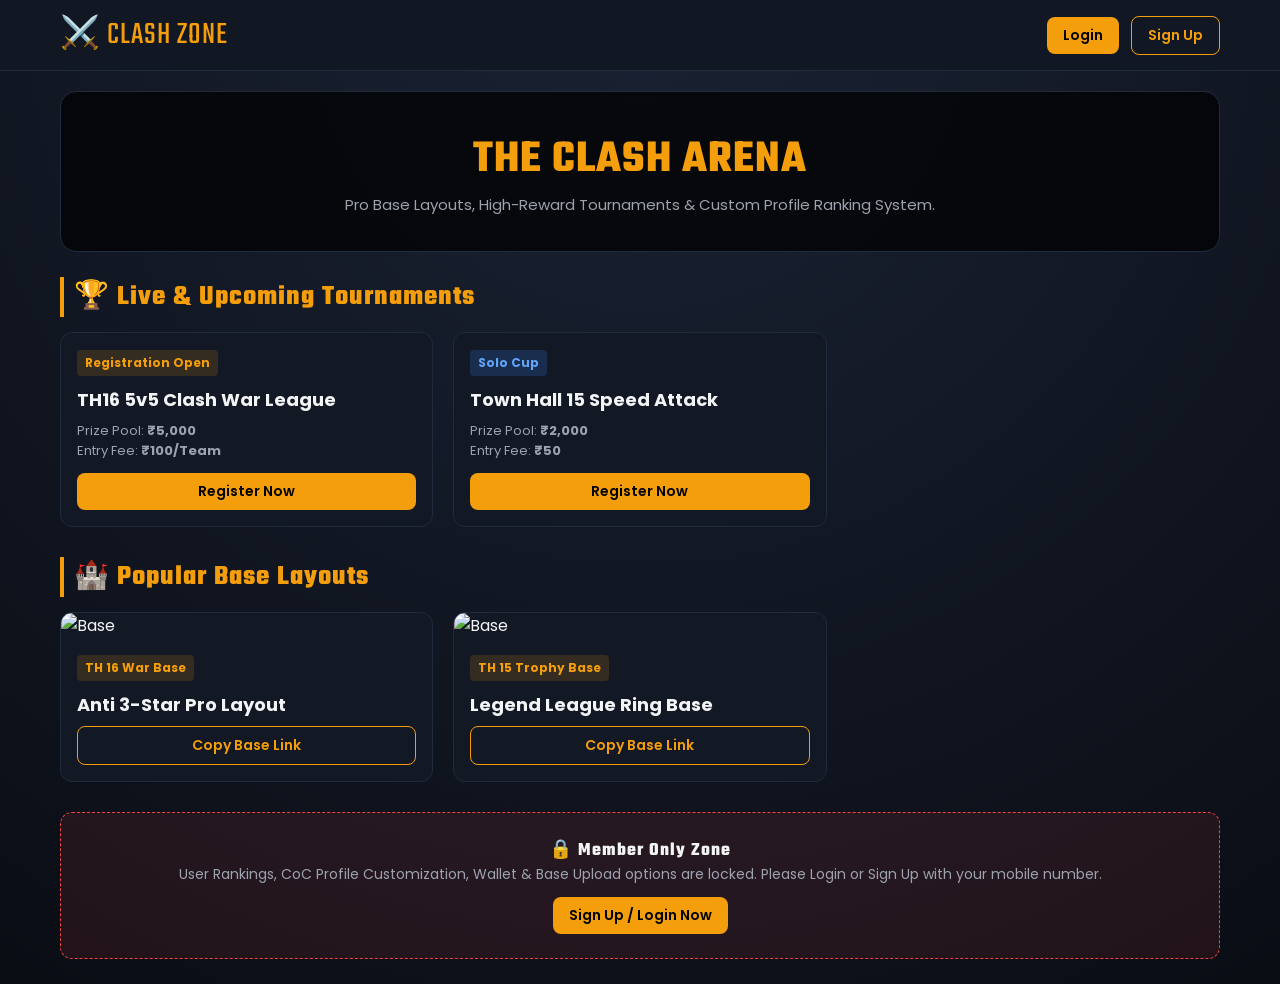
==== commit a9a6a210: "Refactor index.html for improved user experience Updated various elements in the HTML file including" ====
--- a/index.html.html
+++ b/index.html.html
@@ -3,7 +3,7 @@
 <head>
   <meta charset="UTF-8" />
   <meta name="viewport" content="width=device-width, initial-scale=1.0" />
-  <title>Clash Zone - Ultimate CoC Hub</title>
+  <title>Clash Zone - Ultimate CoC Gaming Hub</title>
   <link rel="preconnect" href="https://fonts.googleapis.com">
   <link rel="preconnect" href="https://fonts.gstatic.com" crossorigin>
   <link href="https://fonts.googleapis.com/css2?family=Teko:wght@500;700&family=Poppins:wght@300;400;600;700&display=swap" rel="stylesheet">
@@ -66,12 +66,13 @@
 
     .nav-links {
       display: flex;
-      gap: 15px;
+      gap: 12px;
       align-items: center;
+      flex-wrap: wrap;
     }
 
     .btn {
-      padding: 8px 18px;
+      padding: 8px 16px;
       border-radius: 8px;
       font-size: 14px;
       font-weight: 600;
@@ -80,10 +81,7 @@
       transition: 0.3s;
     }
 
-    .btn-primary {
-      background: var(--primary);
-      color: #000;
-    }
+    .btn-primary { background: var(--primary); color: #000; }
     .btn-primary:hover { background: var(--primary-hover); }
 
     .btn-outline {
@@ -91,15 +89,10 @@
       border: 1px solid var(--primary);
       color: var(--primary);
     }
-    .btn-outline:hover {
-      background: var(--primary);
-      color: #000;
-    }
-
-    .btn-danger {
-      background: #ef4444;
-      color: #fff;
-    }
+    .btn-outline:hover { background: var(--primary); color: #000; }
+
+    .btn-danger { background: #ef4444; color: #fff; }
+    .btn-success { background: var(--green); color: #fff; }
 
     /* Container */
     .container {
@@ -110,16 +103,16 @@
 
     /* Hero Banner */
     .hero {
-      background: linear-gradient(rgba(0,0,0,0.7), rgba(0,0,0,0.7)), url('https://images.unsplash.com/photo-1542751371-adc38448a05e?auto=format&fit=crop&w=1200&q=80') center/cover;
+      background: linear-gradient(rgba(0,0,0,0.75), rgba(0,0,0,0.75)), url('https://images.unsplash.com/photo-1542751371-adc38448a05e?auto=format&fit=crop&w=1200&q=80') center/cover;
       border-radius: 16px;
-      padding: 40px 20px;
+      padding: 35px 20px;
       text-align: center;
       border: 1px solid var(--card-border);
-      margin-bottom: 30px;
-    }
-
-    .hero h1 { font-size: 48px; color: var(--primary); }
-    .hero p { color: var(--text-dim); max-width: 600px; margin: auto; }
+      margin-bottom: 25px;
+    }
+
+    .hero h1 { font-size: 46px; color: var(--primary); }
+    .hero p { color: var(--text-dim); max-width: 650px; margin: auto; font-size: 15px; }
 
     /* Section Headings */
     .section-title {
@@ -181,28 +174,59 @@
       margin-bottom: 10px;
     }
 
-    /* User Only Section Blur Notice */
+    /* Profile Badge Card */
+    .profile-dashboard {
+      background: linear-gradient(135deg, #121824, #1a2233);
+      border: 1px solid var(--primary);
+      border-radius: 16px;
+      padding: 20px;
+      margin-bottom: 25px;
+      display: flex;
+      justify-content: space-between;
+      align-items: center;
+      flex-wrap: wrap;
+      gap: 15px;
+    }
+
+    .profile-stats {
+      display: flex;
+      gap: 20px;
+      flex-wrap: wrap;
+    }
+
+    .stat-box {
+      background: rgba(0,0,0,0.4);
+      padding: 10px 16px;
+      border-radius: 10px;
+      border: 1px solid var(--card-border);
+      text-align: center;
+    }
+    .stat-box small { color: var(--text-dim); display: block; font-size: 11px; }
+    .stat-box span { font-weight: 700; font-size: 16px; color: var(--primary); }
+
+    /* Locked Notice */
     .locked-notice {
       background: rgba(239, 68, 68, 0.1);
       border: 1px dashed #ef4444;
-      padding: 20px;
+      padding: 24px;
       border-radius: 12px;
       text-align: center;
       margin-bottom: 25px;
     }
 
-    /* Wallet and Upload Modals */
+    /* Modals */
     .modal {
       display: none;
       position: fixed;
       top: 0; left: 0;
       width: 100%; height: 100%;
       background: rgba(0,0,0,0.85);
-      backdrop-filter: blur(5px);
+      backdrop-filter: blur(6px);
       justify-content: center;
       align-items: center;
       z-index: 200;
       padding: 15px;
+      overflow-y: auto;
     }
 
     .modal-content {
@@ -210,9 +234,10 @@
       border: 1px solid var(--primary);
       border-radius: 16px;
       width: 100%;
-      max-width: 420px;
+      max-width: 460px;
       padding: 24px;
       position: relative;
+      margin: auto;
     }
 
     .close-btn {
@@ -221,33 +246,56 @@
       background: transparent;
       border: none;
       color: var(--text-dim);
-      font-size: 20px;
+      font-size: 22px;
       cursor: pointer;
     }
 
+    /* Auth Tab Buttons */
+    .tab-header {
+      display: flex;
+      gap: 10px;
+      margin-bottom: 20px;
+      border-bottom: 1px solid var(--card-border);
+      padding-bottom: 10px;
+    }
+    .tab-btn {
+      flex: 1;
+      padding: 8px;
+      background: transparent;
+      border: none;
+      color: var(--text-dim);
+      font-weight: 600;
+      cursor: pointer;
+      font-size: 16px;
+      border-radius: 6px;
+    }
+    .tab-btn.active {
+      background: var(--primary);
+      color: #000;
+    }
+
     .form-group {
-      margin-bottom: 15px;
+      margin-bottom: 14px;
     }
 
     .form-group label {
       display: block;
       font-size: 13px;
-      margin-bottom: 6px;
+      margin-bottom: 5px;
       color: var(--text-dim);
     }
 
     .form-group input, .form-group select {
       width: 100%;
-      padding: 10px;
+      padding: 10px 12px;
       background: #0a0d14;
       border: 1px solid var(--card-border);
       border-radius: 8px;
       color: #fff;
       outline: none;
     }
-    .form-group input:focus { border-color: var(--primary); }
-
-    /* QR Code Wallet Display */
+    .form-group input:focus, .form-group select:focus { border-color: var(--primary); }
+
     .qr-box {
       text-align: center;
       background: #0a0d14;
@@ -264,7 +312,7 @@
       padding: 5px;
     }
 
-    /* Table for Leaderboard */
+    /* Leaderboard Table */
     .table-box {
       width: 100%;
       background: var(--card-bg);
@@ -293,15 +341,36 @@
   <header>
     <div class="nav-container">
       <div class="brand" onclick="location.reload()">⚔️ Clash Zone</div>
-      <div class="nav-links" id="navActions">
-        </div>
+      <div class="nav-links" id="navActions"></div>
     </div>
   </header>
 
   <div class="container">
     <div class="hero">
       <h1>THE CLASH ARENA</h1>
-      <p>Download Top Pro Layouts, Join High-Reward Tournaments & Level Up Your Clan.</p>
+      <p>Pro Base Layouts, High-Reward Tournaments & Custom Profile Ranking System.</p>
+    </div>
+
+    <div id="profileDashboard" style="display: none;" class="profile-dashboard">
+      <div>
+        <h2 style="color:var(--primary); font-size: 28px; line-height: 1;" id="dashName">Chief Aman</h2>
+        <p style="color:var(--text-dim); font-size: 13px;" id="dashTag">Tag: #P9L80YQ2 | Mobile: 9876543210</p>
+      </div>
+      <div class="profile-stats">
+        <div class="stat-box">
+          <small>Town Hall</small>
+          <span id="dashTH">TH 16</span>
+        </div>
+        <div class="stat-box">
+          <small>Ranking Points</small>
+          <span id="dashPoints" style="color: #60a5fa;">250 XP</span>
+        </div>
+        <div class="stat-box">
+          <small>Clan</small>
+          <span id="dashClan">War Warriors</span>
+        </div>
+        <button class="btn btn-outline" onclick="openProfileModal()">✏️ Update CoC Profile (+150 XP)</button>
+      </div>
     </div>
 
     <h2 class="section-title">🏆 Live & Upcoming Tournaments</h2>
@@ -333,7 +402,7 @@
         <div class="card-body">
           <span class="badge">TH 16 War Base</span>
           <div class="card-title">Anti 3-Star Pro Layout</div>
-          <button class="btn btn-outline" style="width: 100%;" onclick="alert('Base Link Copied to Clipboard!')">Copy Base Link</button>
+          <button class="btn btn-outline" style="width: 100%;" onclick="alert('Base Link Copied!')">Copy Base Link</button>
         </div>
       </div>
       <div class="card">
@@ -341,7 +410,7 @@
         <div class="card-body">
           <span class="badge">TH 15 Trophy Base</span>
           <div class="card-title">Legend League Ring Base</div>
-          <button class="btn btn-outline" style="width: 100%;" onclick="alert('Base Link Copied to Clipboard!')">Copy Base Link</button>
+          <button class="btn btn-outline" style="width: 100%;" onclick="alert('Base Link Copied!')">Copy Base Link</button>
         </div>
       </div>
     </div>
@@ -349,8 +418,8 @@
     <div id="lockedZone">
       <div class="locked-notice">
         <h3>🔒 Member Only Zone</h3>
-        <p style="color:var(--text-dim); font-size: 14px;">User Ranking, Profile, Wallet and Custom Base Upload options are locked. Please login or signup to access.</p>
-        <button class="btn btn-primary" style="margin-top: 10px;" onclick="openModal('authModal')">Login / Sign Up</button>
+        <p style="color:var(--text-dim); font-size: 14px;">User Rankings, CoC Profile Customization, Wallet & Base Upload options are locked. Please Login or Sign Up with your mobile number.</p>
+        <button class="btn btn-primary" style="margin-top: 12px;" onclick="openAuthModal('signup')">Sign Up / Login Now</button>
       </div>
     </div>
 
@@ -360,41 +429,21 @@
         <button class="btn btn-primary" onclick="openModal('uploadModal')">+ Upload New Base</button>
       </div>
 
-      <h2 class="section-title">🎖️ Top Player Rankings</h2>
+      <h2 class="section-title">🎖️ Top Player Rankings & Points</h2>
       <div class="table-box">
         <table>
           <thead>
             <tr>
               <th>Rank</th>
-              <th>Clash Player</th>
+              <th>Player Name</th>
               <th>Town Hall</th>
+              <th>Clan</th>
+              <th>Points / XP</th>
               <th>Trophies</th>
-              <th>Win Rate</th>
             </tr>
           </thead>
-          <tbody>
-            <tr>
-              <td>🥇 #1</td>
-              <td><b>Apex Predator</b></td>
-              <td>TH 16</td>
-              <td>5,840 🏆</td>
-              <td>88%</td>
-            </tr>
-            <tr>
-              <td>🥈 #2</td>
-              <td><b>ShadowKing</b></td>
-              <td>TH 16</td>
-              <td>5,710 🏆</td>
-              <td>84%</td>
-            </tr>
-            <tr>
-              <td>🥉 #3</td>
-              <td><b>DevilHunter</b></td>
-              <td>TH 15</td>
-              <td>5,490 🏆</td>
-              <td>79%</td>
-            </tr>
-          </tbody>
+          <tbody id="leaderboardBody">
+            </tbody>
         </table>
       </div>
     </div>
@@ -403,18 +452,104 @@
   <div class="modal" id="authModal">
     <div class="modal-content">
       <button class="close-btn" onclick="closeModal('authModal')">×</button>
-      <h2 id="authTitle" style="color:var(--primary); font-size: 26px; margin-bottom: 10px;">Player Login</h2>
       
-      <div class="form-group">
-        <label>Player Name / Username</label>
-        <input type="text" id="authName" placeholder="e.g. AmanClasher" />
-      </div>
-      <div class="form-group">
-        <label>Player Tag / Email</label>
-        <input type="text" id="authTag" placeholder="#P9L80YQ2 or email" />
-      </div>
-
-      <button class="btn btn-primary" style="width: 100%; margin-top: 10px;" onclick="handleAuth()">Submit & Enter Arena</button>
+      <div class="tab-header">
+        <button class="tab-btn active" id="tabLoginBtn" onclick="switchAuthTab('login')">Login</button>
+        <button class="tab-btn" id="tabSignupBtn" onclick="switchAuthTab('signup')">New Sign Up</button>
+      </div>
+
+      <div id="loginForm">
+        <div class="form-group">
+          <label>Mobile Number</label>
+          <input type="tel" id="loginMobile" placeholder="10-digit mobile number" maxlength="10" />
+        </div>
+        <div class="form-group">
+          <label>Password</label>
+          <input type="password" id="loginPassword" placeholder="Enter password" />
+        </div>
+        <button class="btn btn-primary" style="width: 100%; margin-top: 10px;" onclick="handleLogin()">Login to Account</button>
+      </div>
+
+      <div id="signupForm" style="display: none;">
+        <div class="form-group">
+          <label>Full Name</label>
+          <input type="text" id="regName" placeholder="e.g. Aman Kumar" />
+        </div>
+        <div class="form-group">
+          <label>Mobile Number (For Login)</label>
+          <input type="tel" id="regMobile" placeholder="10-digit mobile number" maxlength="10" />
+        </div>
+        <div class="form-group">
+          <label>In-Game Player Tag</label>
+          <input type="text" id="regTag" placeholder="#P9L80YQ2" />
+        </div>
+        <div class="form-group">
+          <label>Create Password</label>
+          <input type="password" id="regPassword" placeholder="Minimum 4 characters" />
+        </div>
+        <button class="btn btn-primary" style="width: 100%; margin-top: 10px;" onclick="handleSignup()">Create Account & Get 100 XP</button>
+      </div>
+    </div>
+  </div>
+
+  <div class="modal" id="profileModal">
+    <div class="modal-content" style="max-width: 520px;">
+      <button class="close-btn" onclick="closeModal('profileModal')">×</button>
+      <h2 style="color:var(--primary); font-size: 26px; margin-bottom: 5px;">🛡️ Update CoC Profile</h2>
+      <p style="color:var(--green); font-size: 13px; margin-bottom: 15px;">Fill details to earn <b>+150 XP Ranking Points!</b></p>
+      
+      <div style="display: grid; grid-template-columns: 1fr 1fr; gap: 10px;">
+        <div class="form-group">
+          <label>Town Hall Level</label>
+          <select id="profTH">
+            <option value="TH 16">Town Hall 16</option>
+            <option value="TH 15">Town Hall 15</option>
+            <option value="TH 14">Town Hall 14</option>
+            <option value="TH 13">Town Hall 13</option>
+            <option value="TH 12">Town Hall 12</option>
+            <option value="TH 11">Town Hall 11</option>
+          </select>
+        </div>
+        <div class="form-group">
+          <label>Current Trophies 🏆</label>
+          <input type="number" id="profTrophies" placeholder="e.g. 5200" />
+        </div>
+      </div>
+
+      <div style="display: grid; grid-template-columns: 1fr 1fr; gap: 10px;">
+        <div class="form-group">
+          <label>Clan Name</label>
+          <input type="text" id="profClan" placeholder="e.g. India Warriors" />
+        </div>
+        <div class="form-group">
+          <label>Clan Role</label>
+          <select id="profRole">
+            <option value="Leader">Leader</option>
+            <option value="Co-Leader">Co-Leader</option>
+            <option value="Elder">Elder</option>
+            <option value="Member">Member</option>
+          </select>
+        </div>
+      </div>
+
+      <div style="display: grid; grid-template-columns: 1fr 1fr; gap: 10px;">
+        <div class="form-group">
+          <label>War Stars Won ⭐</label>
+          <input type="number" id="profStars" placeholder="e.g. 1250" />
+        </div>
+        <div class="form-group">
+          <label>Favorite Strategy</label>
+          <select id="profStrat">
+            <option value="Root Rider Spam">Root Rider Spam</option>
+            <option value="Super Bowler Smash">Super Bowler Smash</option>
+            <option value="Lalo / Queen Charge">Lalo / Queen Charge</option>
+            <option value="Hybrid (Miner+Hog)">Hybrid (Miner+Hog)</option>
+            <option value="Electro Dragon">Electro Dragon</option>
+          </select>
+        </div>
+      </div>
+
+      <button class="btn btn-success" style="width: 100%; margin-top: 10px;" onclick="saveCoCProfile()">Save Details & Add +150 Points</button>
     </div>
   </div>
 
@@ -422,7 +557,7 @@
     <div class="modal-content">
       <button class="close-btn" onclick="closeModal('walletModal')">×</button>
       <h2 style="color:var(--primary); font-size: 26px; margin-bottom: 5px;">💰 Add Cash to Wallet</h2>
-      <p style="color:var(--text-dim); font-size: 13px;">Instant Deposit via Merchant BharatPe UPI</p>
+      <p style="color:var(--text-dim); font-size: 13px;">Merchant BharatPe Instant Payment</p>
       
       <div class="form-group" style="margin-top: 15px;">
         <label>Amount (₹ INR)</label>
@@ -436,7 +571,7 @@
       </div>
 
       <div class="form-group">
-        <label>12-Digit UPI Ref / UTR Number (After Payment)</label>
+        <label>12-Digit UPI Ref / UTR Number (Payment ke baad)</label>
         <input type="text" id="utrNumber" placeholder="Enter UTR from payment receipt" />
       </div>
 
@@ -471,90 +606,248 @@
         <input type="url" id="baseLink" placeholder="https://link.clashofclans.com/..." />
       </div>
 
-      <button class="btn btn-primary" style="width: 100%;" onclick="saveNewBase()">Publish Base</button>
+      <button class="btn btn-primary" style="width: 100%;" onclick="saveNewBase()">Publish Base (+50 XP)</button>
     </div>
   </div>
 
   <script>
-    // BharatPe UPI Config (Change this to your actual BharatPe UPI ID)
-    const MERCHANT_UPI = "BHARATPE2E0W0V3V1032895@unitype"; // Apna BharatPe UPI yaha dalein
-
-    // State Check on Load
+    // BharatPe UPI ID Config
+    const MERCHANT_UPI = "aman.bharatpe@icici"; // Apna BharatPe UPI ID yaha daalein
+
     document.addEventListener("DOMContentLoaded", () => {
       renderNav();
       checkUserState();
+      renderLeaderboard();
     });
 
     function renderNav() {
-      const user = JSON.parse(localStorage.getItem("coc_user"));
+      const user = JSON.parse(localStorage.getItem("active_user"));
       const navActions = document.getElementById("navActions");
 
       if (user) {
         navActions.innerHTML = `
           <button class="btn btn-outline" onclick="openModal('walletModal')">💰 ₹<span id="walletBal">${user.balance || 0}</span></button>
-          <span style="font-weight: 600; color: var(--primary);">👤 ${user.name}</span>
+          <button class="btn btn-outline" onclick="openProfileModal()">👤 ${user.name} (${user.points || 100} XP)</button>
           <button class="btn btn-danger" onclick="logoutUser()">Logout</button>
         `;
       } else {
         navActions.innerHTML = `
-          <button class="btn btn-primary" onclick="openModal('authModal')">Login / Sign Up</button>
+          <button class="btn btn-primary" onclick="openAuthModal('login')">Login</button>
+          <button class="btn btn-outline" onclick="openAuthModal('signup')">Sign Up</button>
         `;
       }
     }
 
     function checkUserState() {
-      const user = JSON.parse(localStorage.getItem("coc_user"));
+      const user = JSON.parse(localStorage.getItem("active_user"));
       const lockedZone = document.getElementById("lockedZone");
       const memberZone = document.getElementById("memberZone");
+      const profileDashboard = document.getElementById("profileDashboard");
 
       if (user) {
         lockedZone.style.display = "none";
         memberZone.style.display = "block";
+        profileDashboard.style.display = "flex";
+
+        // Update Dashboard info
+        document.getElementById("dashName").innerText = `Chief ${user.name}`;
+        document.getElementById("dashTag").innerText = `Tag: ${user.tag || '#N/A'} | Mobile: ${user.mobile}`;
+        document.getElementById("dashTH").innerText = user.th || "TH 16";
+        document.getElementById("dashPoints").innerText = `${user.points || 100} XP`;
+        document.getElementById("dashClan").innerText = user.clan || "No Clan";
       } else {
         lockedZone.style.display = "block";
         memberZone.style.display = "none";
+        profileDashboard.style.display = "none";
       }
     }
 
-    function handleAuth() {
-      const name = document.getElementById("authName").value.trim();
-      const tag = document.getElementById("authTag").value.trim();
-
-      if (!name || !tag) {
-        alert("Kripya apna Naam aur Player Tag/Email bharein!");
+    /* Auth Tab Switching */
+    function openAuthModal(tab = 'login') {
+      openModal('authModal');
+      switchAuthTab(tab);
+    }
+
+    function switchAuthTab(tab) {
+      const loginForm = document.getElementById("loginForm");
+      const signupForm = document.getElementById("signupForm");
+      const tabLoginBtn = document.getElementById("tabLoginBtn");
+      const tabSignupBtn = document.getElementById("tabSignupBtn");
+
+      if (tab === 'login') {
+        loginForm.style.display = "block";
+        signupForm.style.display = "none";
+        tabLoginBtn.classList.add("active");
+        tabSignupBtn.classList.remove("active");
+      } else {
+        loginForm.style.display = "none";
+        signupForm.style.display = "block";
+        tabSignupBtn.classList.add("active");
+        tabLoginBtn.classList.remove("active");
+      }
+    }
+
+    /* Signup Handler */
+    function handleSignup() {
+      const name = document.getElementById("regName").value.trim();
+      const mobile = document.getElementById("regMobile").value.trim();
+      const tag = document.getElementById("regTag").value.trim();
+      const password = document.getElementById("regPassword").value.trim();
+
+      if (!name || mobile.length !== 10 || !tag || password.length < 4) {
+        alert("Kripya saari details sahi bharein! (Mobile 10 digit aur Password kam se kam 4 akshar ka)");
         return;
       }
 
-      const userData = {
+      let users = JSON.parse(localStorage.getItem("all_users")) || [];
+      if (users.find(u => u.mobile === mobile)) {
+        alert("Is Mobile number se account pehle se bana hua hai! Kripya Login karein.");
+        switchAuthTab('login');
+        return;
+      }
+
+      const newUser = {
         name: name,
+        mobile: mobile,
         tag: tag,
-        balance: 0
+        password: password,
+        balance: 0,
+        points: 100, // Signup bonus points
+        th: "TH 16",
+        clan: "New Challenger",
+        trophies: "5000",
+        stars: "500",
+        role: "Member"
       };
 
-      localStorage.setItem("coc_user", JSON.stringify(userData));
+      users.push(newUser);
+      localStorage.setItem("all_users", JSON.stringify(users));
+      localStorage.setItem("active_user", JSON.stringify(newUser));
+
       closeModal("authModal");
       renderNav();
       checkUserState();
-      alert(`Welcome, Chief ${name}!`);
+      renderLeaderboard();
+
+      alert(`🎉 Account successfully create ho gaya! Aapko +100 Signup XP Points mile hain.`);
+      // Open Profile Modal right after signup
+      setTimeout(() => {
+        openProfileModal();
+      }, 500);
+    }
+
+    /* Login Handler */
+    function handleLogin() {
+      const mobile = document.getElementById("loginMobile").value.trim();
+      const password = document.getElementById("loginPassword").value.trim();
+
+      let users = JSON.parse(localStorage.getItem("all_users")) || [];
+      const matchedUser = users.find(u => u.mobile === mobile && u.password === password);
+
+      if (matchedUser) {
+        localStorage.setItem("active_user", JSON.stringify(matchedUser));
+        closeModal("authModal");
+        renderNav();
+        checkUserState();
+        renderLeaderboard();
+        alert(`Welcome back, Chief ${matchedUser.name}!`);
+      } else {
+        alert("Mobile number ya Password galat hai! Agar naye hain to Sign Up karein.");
+      }
     }
 
     function logoutUser() {
-      localStorage.removeItem("coc_user");
+      localStorage.removeItem("active_user");
       renderNav();
       checkUserState();
     }
 
+    /* Profile Update Modal & Points Addition */
+    function openProfileModal() {
+      const user = JSON.parse(localStorage.getItem("active_user"));
+      if (!user) return;
+
+      document.getElementById("profTH").value = user.th || "TH 16";
+      document.getElementById("profTrophies").value = user.trophies || "5000";
+      document.getElementById("profClan").value = user.clan || "";
+      document.getElementById("profRole").value = user.role || "Member";
+      document.getElementById("profStars").value = user.stars || "";
+
+      openModal("profileModal");
+    }
+
+    function saveCoCProfile() {
+      let user = JSON.parse(localStorage.getItem("active_user"));
+      if (!user) return;
+
+      const th = document.getElementById("profTH").value;
+      const trophies = document.getElementById("profTrophies").value || "5000";
+      const clan = document.getElementById("profClan").value || "Solo";
+      const role = document.getElementById("profRole").value;
+      const stars = document.getElementById("profStars").value || "500";
+
+      // Update active user details and add +150 Points
+      user.th = th;
+      user.trophies = trophies;
+      user.clan = clan;
+      user.role = role;
+      user.stars = stars;
+      user.points = (user.points || 100) + 150; // +150 XP bonus
+
+      localStorage.setItem("active_user", JSON.stringify(user));
+
+      // Update in all_users DB
+      let users = JSON.parse(localStorage.getItem("all_users")) || [];
+      users = users.map(u => u.mobile === user.mobile ? user : u);
+      localStorage.setItem("all_users", JSON.stringify(users));
+
+      closeModal("profileModal");
+      renderNav();
+      checkUserState();
+      renderLeaderboard();
+
+      alert(`✅ Profile updated successfully!\nAapko +150 XP Ranking Points jud gaye hain! Kul Points: ${user.points} XP`);
+    }
+
+    /* Dynamic Leaderboard */
+    function renderLeaderboard() {
+      const leaderboardBody = document.getElementById("leaderboardBody");
+      let users = JSON.parse(localStorage.getItem("all_users")) || [];
+
+      // Default Pro players
+      let allRankings = [
+        { name: "Apex Predator", th: "TH 16", clan: "Team Liquid", points: 950, trophies: 5840 },
+        { name: "ShadowKing", th: "TH 16", clan: "Dark Nebula", points: 820, trophies: 5710 },
+        { name: "DevilHunter", th: "TH 15", clan: "Indian Legends", points: 640, trophies: 5490 },
+        ...users
+      ];
+
+      // Sort by Points high to low
+      allRankings.sort((a, b) => (b.points || 0) - (a.points || 0));
+
+      leaderboardBody.innerHTML = allRankings.map((p, idx) => `
+        <tr>
+          <td>${idx === 0 ? '🥇 #1' : idx === 1 ? '🥈 #2' : idx === 2 ? '🥉 #3' : '#' + (idx + 1)}</td>
+          <td><b>${p.name}</b></td>
+          <td>${p.th || 'TH 16'}</td>
+          <td>${p.clan || 'Solo'}</td>
+          <td style="color: var(--primary); font-weight: 700;">${p.points || 100} XP</td>
+          <td>${p.trophies || 5000} 🏆</td>
+        </tr>
+      `).join('');
+    }
+
     function checkAccess(action) {
-      const user = localStorage.getItem("coc_user");
+      const user = localStorage.getItem("active_user");
       if (!user) {
-        alert("Is tournament me participate karne ke liye pehle Login karein!");
-        openModal("authModal");
+        alert("Is tournament me hissa lene ke liye pehle Login / Sign Up karein!");
+        openAuthModal('signup');
       } else {
         openModal("walletModal");
       }
     }
 
-    // Wallet UPI Dynamic QR
+    /* Wallet QR */
     function updateQR() {
       const amount = document.getElementById("payAmount").value || 10;
       const upiUrl = `upi://pay?pa=${MERCHANT_UPI}&pn=ClashZoneMerchant&am=${amount}&cu=INR`;
@@ -567,15 +860,19 @@
       const amount = parseFloat(document.getElementById("payAmount").value);
 
       if (!utr || utr.length < 8) {
-        alert("Kripya payment ke baad aane wala sahi 12-digit UTR/Ref number dalein!");
+        alert("Kripya payment ke baad aane wala sahi 12-digit UTR number dalein!");
         return;
       }
 
-      let user = JSON.parse(localStorage.getItem("coc_user"));
+      let user = JSON.parse(localStorage.getItem("active_user"));
       user.balance = (user.balance || 0) + amount;
-      localStorage.setItem("coc_user", JSON.stringify(user));
-
-      alert(`₹${amount} add karne ki request submit ho gyi! (UTR: ${utr})\nMerchant account me payment aate hi verify ho jayega.`);
+      localStorage.setItem("active_user", JSON.stringify(user));
+
+      let users = JSON.parse(localStorage.getItem("all_users")) || [];
+      users = users.map(u => u.mobile === user.mobile ? user : u);
+      localStorage.setItem("all_users", JSON.stringify(users));
+
+      alert(`₹${amount} add karne ki request submit ho gayi! (UTR: ${utr})\nMerchant BharatPe account me verify hote hi reflect ho jayega.`);
       closeModal("walletModal");
       renderNav();
     }
@@ -586,10 +883,11 @@
       const link = document.getElementById("baseLink").value.trim();
 
       if (!link) {
-        alert("Base ka link paste karein!");
+        alert("Base ka valid link paste karein!");
         return;
       }
 
+      // Add Base to Grid
       const baseGrid = document.getElementById("baseGrid");
       const card = document.createElement("div");
       card.className = "card";
@@ -602,17 +900,26 @@
         </div>
       `;
       baseGrid.prepend(card);
+
+      // Reward points for uploading base
+      let user = JSON.parse(localStorage.getItem("active_user"));
+      if (user) {
+        user.points = (user.points || 100) + 50;
+        localStorage.setItem("active_user", JSON.stringify(user));
+        let users = JSON.parse(localStorage.getItem("all_users")) || [];
+        users = users.map(u => u.mobile === user.mobile ? user : u);
+        localStorage.setItem("all_users", JSON.stringify(users));
+        renderNav();
+        checkUserState();
+        renderLeaderboard();
+      }
+
       closeModal("uploadModal");
-      alert("Base Layout successfully publish ho gaya!");
-    }
-
-    function openModal(id) {
-      document.getElementById(id).style.display = "flex";
-    }
-
-    function closeModal(id) {
-      document.getElementById(id).style.display = "none";
-    }
+      alert("Base publish ho gaya aur aapko +50 XP bonus points mile!");
+    }
+
+    function openModal(id) { document.getElementById(id).style.display = "flex"; }
+    function closeModal(id) { document.getElementById(id).style.display = "none"; }
   </script>
 </body>
 </html>
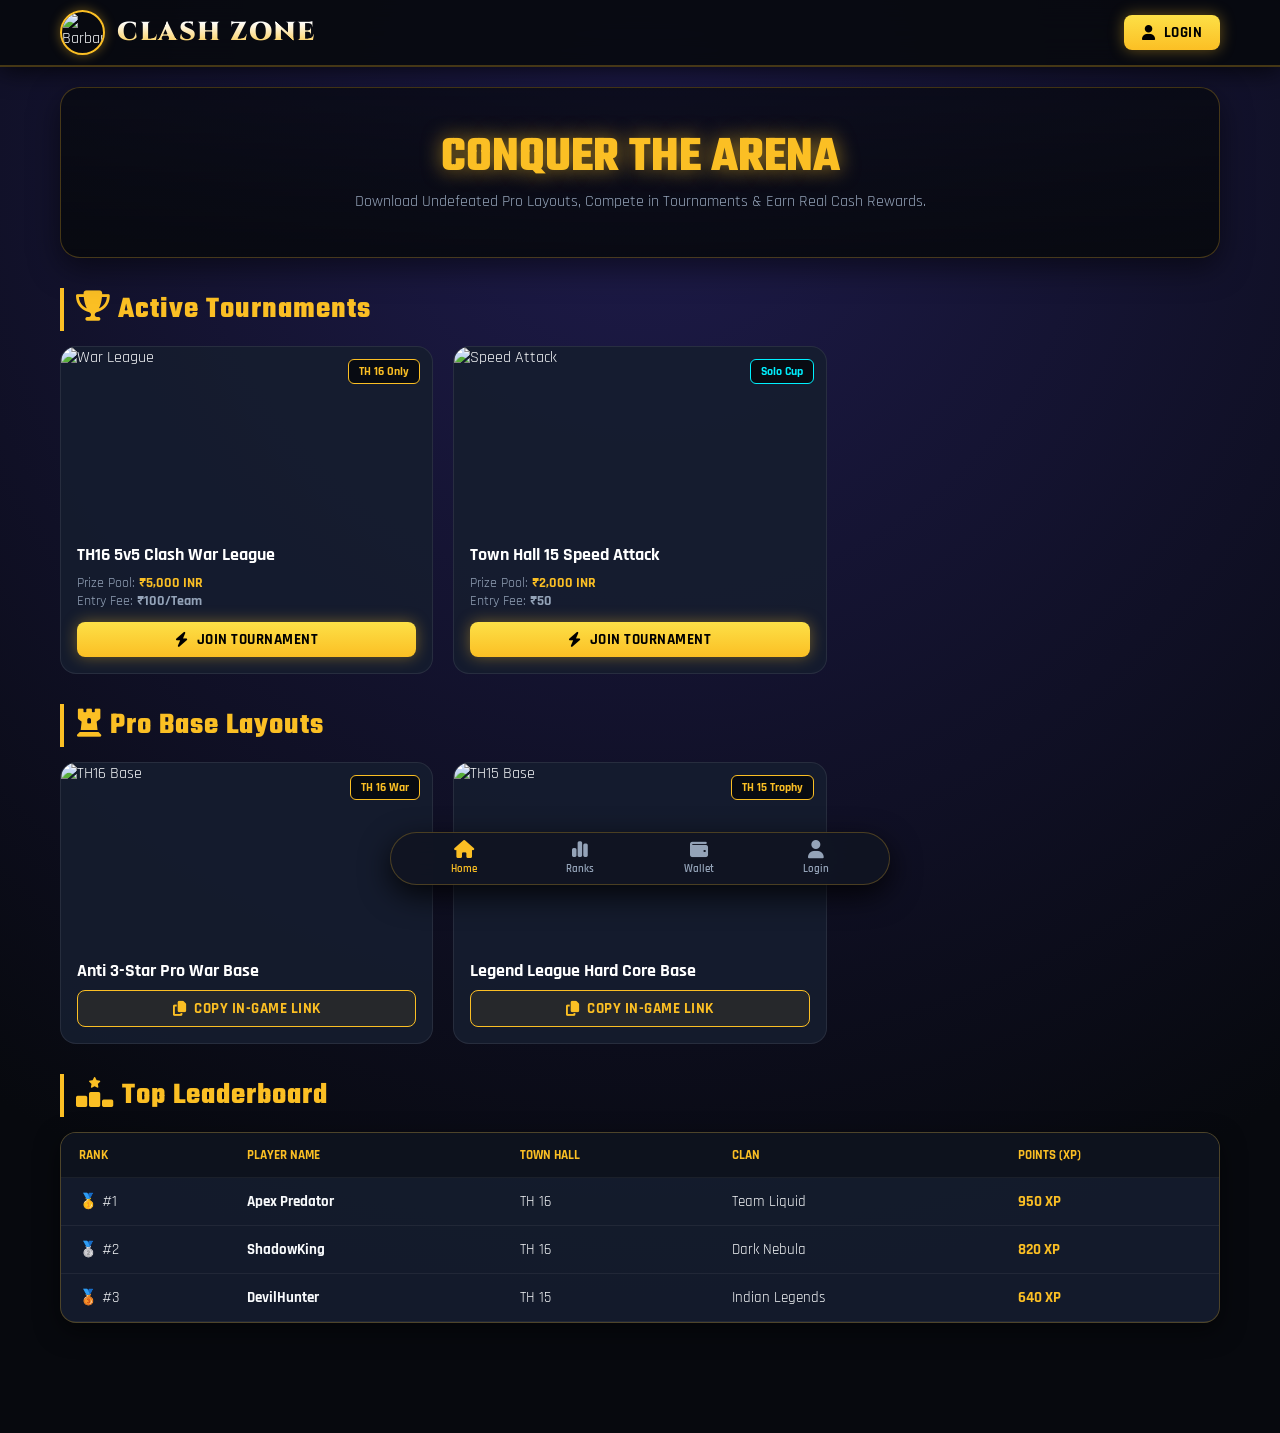
==== commit fcab182e: "Update index.html.html" ====
--- a/index.html.html
+++ b/index.html.html
@@ -2,155 +2,283 @@
 <html lang="hi">
 <head>
   <meta charset="UTF-8" />
-  <meta name="viewport" content="width=device-width, initial-scale=1.0" />
-  <title>Clash Zone - Ultimate CoC Gaming Hub</title>
+  <meta name="viewport" content="width=device-width, initial-scale=1.0, maximum-scale=1.0, user-scalable=no" />
+  <title>CLASH ZONE | Ultimate Esports & Base Hub</title>
+  
   <link rel="preconnect" href="https://fonts.googleapis.com">
   <link rel="preconnect" href="https://fonts.gstatic.com" crossorigin>
-  <link href="https://fonts.googleapis.com/css2?family=Teko:wght@500;700&family=Poppins:wght@300;400;600;700&display=swap" rel="stylesheet">
+  <link href="https://fonts.googleapis.com/css2?family=Cinzel:wght@700;900&family=Rajdhani:wght@500;600;700&family=Teko:wght@600;700&display=swap" rel="stylesheet">
+  <link rel="stylesheet" href="https://cdnjs.cloudflare.com/ajax/libs/font-awesome/6.4.0/css/all.min.css">
+
   <style>
     :root {
-      --bg-dark: #0a0d14;
-      --card-bg: #121824;
-      --card-border: #1f2a3d;
-      --primary: #f59e0b;
-      --primary-hover: #d97706;
-      --accent: #3b82f6;
-      --green: #10b981;
-      --text: #f3f4f6;
-      --text-dim: #9ca3af;
+      --bg-dark: #07090e;
+      --panel-bg: rgba(16, 21, 34, 0.85);
+      --card-bg: rgba(22, 29, 47, 0.9);
+      --gold: #fbbf24;
+      --gold-glow: rgba(251, 191, 36, 0.4);
+      --neon-blue: #00f0ff;
+      --neon-pink: #ff0055;
+      --border-color: rgba(251, 191, 36, 0.25);
+      --text: #f8fafc;
+      --text-muted: #94a3b8;
     }
 
     * {
       margin: 0;
       padding: 0;
       box-sizing: border-box;
-      font-family: 'Poppins', sans-serif;
+      font-family: 'Rajdhani', sans-serif;
+      -webkit-tap-highlight-color: transparent;
     }
 
     body {
-      background: radial-gradient(circle at top, #1a2233, var(--bg-dark));
+      background: radial-gradient(circle at 50% 10%, #1e1b4b 0%, var(--bg-dark) 80%);
       color: var(--text);
       min-height: 100vh;
-    }
-
-    h1, h2, h3, .brand {
-      font-family: 'Teko', sans-serif;
-      letter-spacing: 1px;
-    }
-
-    /* Navbar */
+      padding-bottom: 90px;
+      overflow-x: hidden;
+    }
+
+    /* Custom Scrollbar */
+    ::-webkit-scrollbar { width: 6px; }
+    ::-webkit-scrollbar-track { background: var(--bg-dark); }
+    ::-webkit-scrollbar-thumb { background: var(--gold); border-radius: 4px; }
+
+    /* Top Header */
     header {
-      background: rgba(18, 24, 36, 0.95);
-      backdrop-filter: blur(10px);
-      border-bottom: 1px solid var(--card-border);
+      background: rgba(7, 9, 14, 0.9);
+      backdrop-filter: blur(15px);
+      border-bottom: 2px solid var(--border-color);
       position: sticky;
       top: 0;
       z-index: 100;
-    }
-
-    .nav-container {
+      box-shadow: 0 4px 25px rgba(0,0,0,0.7);
+    }
+
+    .header-container {
       max-width: 1200px;
       margin: auto;
-      padding: 12px 20px;
+      padding: 10px 20px;
       display: flex;
       justify-content: space-between;
       align-items: center;
     }
 
-    .brand {
-      font-size: 32px;
-      color: var(--primary);
-      text-transform: uppercase;
+    .brand-logo {
+      display: flex;
+      align-items: center;
+      gap: 12px;
       cursor: pointer;
-    }
-
-    .nav-links {
+      text-decoration: none;
+    }
+
+    .brand-logo img {
+      width: 45px;
+      height: 45px;
+      border-radius: 50%;
+      border: 2px solid var(--gold);
+      box-shadow: 0 0 12px var(--gold-glow);
+      animation: pulse-border 2.5s infinite;
+    }
+
+    @keyframes pulse-border {
+      0%, 100% { box-shadow: 0 0 8px var(--gold-glow); }
+      50% { box-shadow: 0 0 18px var(--gold); }
+    }
+
+    .brand-text {
+      font-family: 'Cinzel', serif;
+      font-size: 26px;
+      font-weight: 900;
+      background: linear-gradient(180deg, #fff 20%, var(--gold) 100%);
+      -webkit-background-clip: text;
+      -webkit-text-fill-color: transparent;
+      letter-spacing: 1.5px;
+    }
+
+    .header-actions {
       display: flex;
       gap: 12px;
       align-items: center;
-      flex-wrap: wrap;
-    }
-
+    }
+
+    /* Buttons */
     .btn {
-      padding: 8px 16px;
+      padding: 8px 18px;
       border-radius: 8px;
-      font-size: 14px;
-      font-weight: 600;
+      font-weight: 700;
+      font-size: 15px;
       cursor: pointer;
       border: none;
-      transition: 0.3s;
-    }
-
-    .btn-primary { background: var(--primary); color: #000; }
-    .btn-primary:hover { background: var(--primary-hover); }
+      display: inline-flex;
+      align-items: center;
+      gap: 8px;
+      transition: all 0.3s cubic-bezier(0.4, 0, 0.2, 1);
+      text-transform: uppercase;
+      letter-spacing: 0.5px;
+    }
+
+    .btn-gold {
+      background: linear-gradient(180deg, #fde047 0%, var(--gold) 100%);
+      color: #000;
+      box-shadow: 0 0 15px var(--gold-glow);
+    }
+    .btn-gold:hover {
+      transform: translateY(-2px) scale(1.02);
+      box-shadow: 0 0 25px var(--gold);
+    }
 
     .btn-outline {
-      background: transparent;
-      border: 1px solid var(--primary);
-      color: var(--primary);
-    }
-    .btn-outline:hover { background: var(--primary); color: #000; }
-
-    .btn-danger { background: #ef4444; color: #fff; }
-    .btn-success { background: var(--green); color: #fff; }
+      background: rgba(251, 191, 36, 0.08);
+      border: 1px solid var(--gold);
+      color: var(--gold);
+    }
+    .btn-outline:hover {
+      background: var(--gold);
+      color: #000;
+      box-shadow: 0 0 15px var(--gold-glow);
+    }
 
     /* Container */
     .container {
       max-width: 1200px;
-      margin: 20px auto;
-      padding: 0 20px;
-    }
-
-    /* Hero Banner */
+      margin: auto;
+      padding: 20px;
+    }
+
+    /* Animated Hero Section */
     .hero {
-      background: linear-gradient(rgba(0,0,0,0.75), rgba(0,0,0,0.75)), url('https://images.unsplash.com/photo-1542751371-adc38448a05e?auto=format&fit=crop&w=1200&q=80') center/cover;
+      position: relative;
+      border-radius: 20px;
+      overflow: hidden;
+      border: 1px solid var(--border-color);
+      padding: 45px 25px;
+      text-align: center;
+      background: linear-gradient(rgba(7,9,14,0.7), rgba(7,9,14,0.9)), url('https://images.unsplash.com/photo-1542751371-adc38448a05e?auto=format&fit=crop&w=1200&q=80') center/cover;
+      box-shadow: 0 10px 30px rgba(0,0,0,0.5);
+      margin-bottom: 30px;
+    }
+
+    .hero h1 {
+      font-family: 'Teko', sans-serif;
+      font-size: 50px;
+      line-height: 1;
+      color: var(--gold);
+      text-shadow: 0 0 20px rgba(251, 191, 36, 0.6);
+      margin-bottom: 8px;
+    }
+
+    .hero p {
+      font-size: 16px;
+      color: var(--text-muted);
+      max-width: 600px;
+      margin: auto;
+    }
+
+    /* Profile Badge Card */
+    .user-profile-strip {
+      background: var(--panel-bg);
+      border: 1px solid var(--border-color);
       border-radius: 16px;
-      padding: 35px 20px;
-      text-align: center;
-      border: 1px solid var(--card-border);
-      margin-bottom: 25px;
-    }
-
-    .hero h1 { font-size: 46px; color: var(--primary); }
-    .hero p { color: var(--text-dim); max-width: 650px; margin: auto; font-size: 15px; }
-
-    /* Section Headings */
+      padding: 16px 20px;
+      margin-bottom: 30px;
+      display: flex;
+      justify-content: space-between;
+      align-items: center;
+      flex-wrap: wrap;
+      gap: 15px;
+      backdrop-filter: blur(10px);
+      box-shadow: 0 8px 20px rgba(0,0,0,0.4);
+    }
+
+    .user-info {
+      display: flex;
+      align-items: center;
+      gap: 15px;
+    }
+
+    .user-avatar {
+      width: 50px;
+      height: 50px;
+      border-radius: 12px;
+      border: 2px solid var(--gold);
+      background: #000;
+      display: flex;
+      align-items: center;
+      justify-content: center;
+      font-size: 24px;
+      color: var(--gold);
+    }
+
+    /* Grid Layouts */
+    .section-header {
+      display: flex;
+      justify-content: space-between;
+      align-items: center;
+      margin: 30px 0 15px;
+      border-left: 4px solid var(--gold);
+      padding-left: 12px;
+    }
+
     .section-title {
-      font-size: 28px;
-      margin: 25px 0 15px;
-      display: flex;
-      align-items: center;
-      gap: 10px;
-      color: var(--primary);
-      border-left: 4px solid var(--primary);
-      padding-left: 10px;
-    }
-
-    /* Grid Layouts */
+      font-family: 'Teko', sans-serif;
+      font-size: 30px;
+      color: var(--gold);
+      letter-spacing: 1px;
+    }
+
     .grid {
       display: grid;
-      grid-template-columns: repeat(auto-fill, minmax(280px, 1fr));
+      grid-template-columns: repeat(auto-fill, minmax(290px, 1fr));
       gap: 20px;
-      margin-bottom: 30px;
     }
 
     /* Cards */
     .card {
       background: var(--card-bg);
-      border: 1px solid var(--card-border);
-      border-radius: 12px;
+      border: 1px solid rgba(255,255,255,0.08);
+      border-radius: 16px;
       overflow: hidden;
-      transition: transform 0.2s, border-color 0.2s;
-    }
+      transition: all 0.3s ease;
+      position: relative;
+    }
+
     .card:hover {
-      transform: translateY(-4px);
-      border-color: var(--primary);
-    }
-
-    .card img {
+      transform: translateY(-6px);
+      border-color: var(--gold);
+      box-shadow: 0 10px 25px rgba(251, 191, 36, 0.15);
+    }
+
+    .card-img-wrapper {
+      position: relative;
+      height: 180px;
+      overflow: hidden;
+    }
+
+    .card-img-wrapper img {
       width: 100%;
-      height: 180px;
+      height: 100%;
       object-fit: cover;
+      transition: transform 0.5s ease;
+    }
+
+    .card:hover .card-img-wrapper img {
+      transform: scale(1.08);
+    }
+
+    .card-badge {
+      position: absolute;
+      top: 12px;
+      right: 12px;
+      background: rgba(7, 9, 14, 0.85);
+      border: 1px solid var(--gold);
+      color: var(--gold);
+      padding: 4px 10px;
+      border-radius: 6px;
+      font-size: 12px;
+      font-weight: 700;
+      backdrop-filter: blur(5px);
     }
 
     .card-body {
@@ -161,765 +289,736 @@
       font-size: 18px;
       font-weight: 700;
       margin-bottom: 8px;
-    }
-
-    .badge {
-      display: inline-block;
-      padding: 4px 8px;
-      border-radius: 4px;
-      font-size: 12px;
-      font-weight: bold;
-      background: rgba(245, 158, 11, 0.15);
-      color: var(--primary);
-      margin-bottom: 10px;
-    }
-
-    /* Profile Badge Card */
-    .profile-dashboard {
-      background: linear-gradient(135deg, #121824, #1a2233);
-      border: 1px solid var(--primary);
+      color: #fff;
+    }
+
+    /* Leaderboard Table */
+    .table-card {
+      background: var(--card-bg);
+      border: 1px solid var(--border-color);
       border-radius: 16px;
-      padding: 20px;
-      margin-bottom: 25px;
+      overflow: hidden;
+      box-shadow: 0 8px 25px rgba(0,0,0,0.5);
+    }
+
+    table {
+      width: 100%;
+      border-collapse: collapse;
+      text-align: left;
+    }
+
+    th, td {
+      padding: 14px 18px;
+      border-bottom: 1px solid rgba(255,255,255,0.06);
+      font-size: 15px;
+    }
+
+    th {
+      background: #0d121d;
+      color: var(--gold);
+      font-weight: 700;
+      text-transform: uppercase;
+      font-size: 13px;
+    }
+
+    /* Floating Dynamic Bottom Nav */
+    .bottom-nav {
+      position: fixed;
+      bottom: 15px;
+      left: 50%;
+      transform: translateX(-50%);
+      width: 92%;
+      max-width: 500px;
+      background: rgba(16, 21, 34, 0.95);
+      backdrop-filter: blur(15px);
+      border: 1px solid var(--border-color);
+      border-radius: 35px;
+      padding: 8px 15px;
       display: flex;
-      justify-content: space-between;
-      align-items: center;
-      flex-wrap: wrap;
-      gap: 15px;
-    }
-
-    .profile-stats {
+      justify-content: space-around;
+      align-items: center;
+      z-index: 150;
+      box-shadow: 0 10px 30px rgba(0,0,0,0.8);
+    }
+
+    .nav-item {
       display: flex;
-      gap: 20px;
-      flex-wrap: wrap;
-    }
-
-    .stat-box {
-      background: rgba(0,0,0,0.4);
-      padding: 10px 16px;
-      border-radius: 10px;
-      border: 1px solid var(--card-border);
-      text-align: center;
-    }
-    .stat-box small { color: var(--text-dim); display: block; font-size: 11px; }
-    .stat-box span { font-weight: 700; font-size: 16px; color: var(--primary); }
-
-    /* Locked Notice */
-    .locked-notice {
-      background: rgba(239, 68, 68, 0.1);
-      border: 1px dashed #ef4444;
-      padding: 24px;
-      border-radius: 12px;
-      text-align: center;
-      margin-bottom: 25px;
-    }
-
-    /* Modals */
+      flex-direction: column;
+      align-items: center;
+      gap: 3px;
+      color: var(--text-muted);
+      text-decoration: none;
+      font-size: 11px;
+      font-weight: 600;
+      cursor: pointer;
+      transition: all 0.2s ease;
+      background: transparent;
+      border: none;
+    }
+
+    .nav-item i {
+      font-size: 18px;
+      transition: transform 0.2s;
+    }
+
+    .nav-item:hover, .nav-item.active {
+      color: var(--gold);
+    }
+
+    .nav-item:hover i {
+      transform: translateY(-2px);
+    }
+
+    /* Glowing Center Upload Button */
+    .upload-center-btn {
+      position: relative;
+      top: -18px;
+      background: linear-gradient(135deg, #fde047, #d97706);
+      color: #000 !important;
+      width: 54px;
+      height: 54px;
+      border-radius: 50%;
+      display: flex;
+      align-items: center;
+      justify-content: center;
+      border: 3px solid var(--bg-dark);
+      box-shadow: 0 0 20px var(--gold);
+      cursor: pointer;
+      animation: float-btn 3s infinite ease-in-out;
+    }
+
+    @keyframes float-btn {
+      0%, 100% { transform: translateY(0); }
+      50% { transform: translateY(-5px); }
+    }
+
+    .upload-center-btn i {
+      font-size: 24px;
+      color: #000;
+    }
+
+    /* Modal System */
     .modal {
       display: none;
       position: fixed;
-      top: 0; left: 0;
-      width: 100%; height: 100%;
+      inset: 0;
       background: rgba(0,0,0,0.85);
-      backdrop-filter: blur(6px);
+      backdrop-filter: blur(8px);
+      z-index: 300;
       justify-content: center;
       align-items: center;
-      z-index: 200;
-      padding: 15px;
-      overflow-y: auto;
+      padding: 20px;
     }
 
     .modal-content {
-      background: var(--card-bg);
-      border: 1px solid var(--primary);
-      border-radius: 16px;
+      background: #111726;
+      border: 1px solid var(--gold);
+      border-radius: 20px;
       width: 100%;
-      max-width: 460px;
+      max-width: 440px;
       padding: 24px;
       position: relative;
-      margin: auto;
+      box-shadow: 0 0 30px rgba(251, 191, 36, 0.2);
+      max-height: 90vh;
+      overflow-y: auto;
     }
 
     .close-btn {
       position: absolute;
-      top: 15px; right: 15px;
+      top: 16px;
+      right: 18px;
       background: transparent;
       border: none;
-      color: var(--text-dim);
+      color: var(--text-muted);
       font-size: 22px;
       cursor: pointer;
     }
 
-    /* Auth Tab Buttons */
-    .tab-header {
+    .form-group {
+      margin-bottom: 14px;
+    }
+
+    .form-group label {
+      display: block;
+      font-size: 13px;
+      font-weight: 600;
+      margin-bottom: 6px;
+      color: var(--text-muted);
+    }
+
+    .form-group input, .form-group select {
+      width: 100%;
+      padding: 12px;
+      background: #080c14;
+      border: 1px solid rgba(255,255,255,0.15);
+      border-radius: 10px;
+      color: #fff;
+      outline: none;
+      font-size: 15px;
+    }
+    .form-group input:focus, .form-group select:focus {
+      border-color: var(--gold);
+      box-shadow: 0 0 10px var(--gold-glow);
+    }
+
+    .tab-switch {
       display: flex;
       gap: 10px;
       margin-bottom: 20px;
-      border-bottom: 1px solid var(--card-border);
-      padding-bottom: 10px;
-    }
+      background: #080c14;
+      padding: 4px;
+      border-radius: 10px;
+    }
+
     .tab-btn {
       flex: 1;
       padding: 8px;
       background: transparent;
       border: none;
-      color: var(--text-dim);
-      font-weight: 600;
+      color: var(--text-muted);
+      font-weight: 700;
+      border-radius: 8px;
       cursor: pointer;
-      font-size: 16px;
-      border-radius: 6px;
     }
     .tab-btn.active {
-      background: var(--primary);
+      background: var(--gold);
       color: #000;
     }
 
-    .form-group {
-      margin-bottom: 14px;
-    }
-
-    .form-group label {
-      display: block;
-      font-size: 13px;
-      margin-bottom: 5px;
-      color: var(--text-dim);
-    }
-
-    .form-group input, .form-group select {
-      width: 100%;
-      padding: 10px 12px;
-      background: #0a0d14;
-      border: 1px solid var(--card-border);
-      border-radius: 8px;
-      color: #fff;
-      outline: none;
-    }
-    .form-group input:focus, .form-group select:focus { border-color: var(--primary); }
-
-    .qr-box {
+    .qr-container {
+      background: #080c14;
+      border: 1px solid var(--border-color);
+      border-radius: 14px;
+      padding: 16px;
       text-align: center;
-      background: #0a0d14;
-      padding: 15px;
-      border-radius: 12px;
       margin: 15px 0;
-      border: 1px solid var(--card-border);
-    }
-    .qr-box img {
+    }
+    .qr-container img {
       width: 160px;
       height: 160px;
+      border-radius: 8px;
       background: #fff;
-      border-radius: 8px;
-      padding: 5px;
-    }
-
-    /* Leaderboard Table */
-    .table-box {
-      width: 100%;
-      background: var(--card-bg);
-      border-radius: 12px;
-      border: 1px solid var(--card-border);
-      overflow-x: auto;
-      margin-bottom: 30px;
-    }
-
-    table {
-      width: 100%;
-      border-collapse: collapse;
-      text-align: left;
-    }
-
-    th, td {
-      padding: 12px 16px;
-      border-bottom: 1px solid var(--card-border);
-      font-size: 14px;
-    }
-    th { background: #0a0d14; color: var(--primary); }
+      padding: 6px;
+    }
   </style>
 </head>
 <body>
 
   <header>
-    <div class="nav-container">
-      <div class="brand" onclick="location.reload()">⚔️ Clash Zone</div>
-      <div class="nav-links" id="navActions"></div>
+    <div class="header-container">
+      <a class="brand-logo" onclick="location.reload()">
+        <img src="https://api.iconify.design/game-icons:barbarian.svg?color=%23fbbf24" alt="Barbarian Logo">
+        <span class="brand-text">CLASH ZONE</span>
+      </a>
+
+      <div class="header-actions" id="topNavActions"></div>
     </div>
   </header>
 
   <div class="container">
+    
     <div class="hero">
-      <h1>THE CLASH ARENA</h1>
-      <p>Pro Base Layouts, High-Reward Tournaments & Custom Profile Ranking System.</p>
-    </div>
-
-    <div id="profileDashboard" style="display: none;" class="profile-dashboard">
-      <div>
-        <h2 style="color:var(--primary); font-size: 28px; line-height: 1;" id="dashName">Chief Aman</h2>
-        <p style="color:var(--text-dim); font-size: 13px;" id="dashTag">Tag: #P9L80YQ2 | Mobile: 9876543210</p>
-      </div>
-      <div class="profile-stats">
-        <div class="stat-box">
-          <small>Town Hall</small>
-          <span id="dashTH">TH 16</span>
-        </div>
-        <div class="stat-box">
-          <small>Ranking Points</small>
-          <span id="dashPoints" style="color: #60a5fa;">250 XP</span>
-        </div>
-        <div class="stat-box">
-          <small>Clan</small>
-          <span id="dashClan">War Warriors</span>
-        </div>
-        <button class="btn btn-outline" onclick="openProfileModal()">✏️ Update CoC Profile (+150 XP)</button>
-      </div>
-    </div>
-
-    <h2 class="section-title">🏆 Live & Upcoming Tournaments</h2>
+      <h1>CONQUER THE ARENA</h1>
+      <p>Download Undefeated Pro Layouts, Compete in Tournaments & Earn Real Cash Rewards.</p>
+    </div>
+
+    <div id="userProfileStrip" class="user-profile-strip" style="display: none;">
+      <div class="user-info">
+        <div class="user-avatar"><i class="fa-solid fa-shield-halved"></i></div>
+        <div>
+          <h3 id="dashName" style="color:var(--gold); font-size: 20px;">Chief Aman</h3>
+          <p id="dashDetails" style="font-size: 13px; color:var(--text-muted);">TH 16 | Clan: Solo Warrior</p>
+        </div>
+      </div>
+      <div style="display: flex; gap: 10px; align-items: center;">
+        <div style="background: #080c14; padding: 8px 14px; border-radius: 8px; border: 1px solid var(--gold);">
+          <span style="font-size: 12px; color:var(--text-muted);">Points:</span>
+          <b id="dashXP" style="color:var(--neon-blue); font-size: 16px;">250 XP</b>
+        </div>
+        <button class="btn btn-outline" onclick="openModal('profileModal')"><i class="fa-solid fa-pen-to-square"></i> Edit Profile</button>
+      </div>
+    </div>
+
+    <div class="section-header">
+      <h2 class="section-title"><i class="fa-solid fa-trophy" style="color:var(--gold);"></i> Active Tournaments</h2>
+    </div>
+    
     <div class="grid">
       <div class="card">
+        <div class="card-img-wrapper">
+          <img src="https://images.unsplash.com/photo-1542751371-adc38448a05e?auto=format&fit=crop&w=500&q=80" alt="War League">
+          <span class="card-badge">TH 16 Only</span>
+        </div>
         <div class="card-body">
-          <span class="badge">Registration Open</span>
           <div class="card-title">TH16 5v5 Clash War League</div>
-          <p style="color:var(--text-dim); font-size: 13px;">Prize Pool: <b>₹5,000</b></p>
-          <p style="color:var(--text-dim); font-size: 13px;">Entry Fee: <b>₹100/Team</b></p>
-          <button class="btn btn-primary" style="width: 100%; margin-top: 12px;" onclick="checkAccess('tournament')">Register Now</button>
-        </div>
-      </div>
+          <p style="color:var(--text-muted); font-size: 14px;">Prize Pool: <b style="color:var(--gold);">₹5,000 INR</b></p>
+          <p style="color:var(--text-muted); font-size: 14px; margin-bottom: 12px;">Entry Fee: <b>₹100/Team</b></p>
+          <button class="btn btn-gold" style="width: 100%; justify-content: center;" onclick="checkAccess('tournament')"><i class="fa-solid fa-bolt"></i> Join Tournament</button>
+        </div>
+      </div>
+
       <div class="card">
+        <div class="card-img-wrapper">
+          <img src="https://images.unsplash.com/photo-1511512578047-dfb367046420?auto=format&fit=crop&w=500&q=80" alt="Speed Attack">
+          <span class="card-badge" style="border-color: var(--neon-blue); color: var(--neon-blue);">Solo Cup</span>
+        </div>
         <div class="card-body">
-          <span class="badge" style="background: rgba(59,130,246,0.2); color:#60a5fa;">Solo Cup</span>
           <div class="card-title">Town Hall 15 Speed Attack</div>
-          <p style="color:var(--text-dim); font-size: 13px;">Prize Pool: <b>₹2,000</b></p>
-          <p style="color:var(--text-dim); font-size: 13px;">Entry Fee: <b>₹50</b></p>
-          <button class="btn btn-primary" style="width: 100%; margin-top: 12px;" onclick="checkAccess('tournament')">Register Now</button>
-        </div>
-      </div>
-    </div>
-
-    <h2 class="section-title">🏰 Popular Base Layouts</h2>
+          <p style="color:var(--text-muted); font-size: 14px;">Prize Pool: <b style="color:var(--gold);">₹2,000 INR</b></p>
+          <p style="color:var(--text-muted); font-size: 14px; margin-bottom: 12px;">Entry Fee: <b>₹50</b></p>
+          <button class="btn btn-gold" style="width: 100%; justify-content: center;" onclick="checkAccess('tournament')"><i class="fa-solid fa-bolt"></i> Join Tournament</button>
+        </div>
+      </div>
+    </div>
+
+    <div class="section-header">
+      <h2 class="section-title"><i class="fa-solid fa-chess-rook" style="color:var(--gold);"></i> Pro Base Layouts</h2>
+    </div>
+
     <div class="grid" id="baseGrid">
       <div class="card">
-        <img src="https://images.unsplash.com/photo-1579373903781-fd5c0c30c4cd?auto=format&fit=crop&w=500&q=80" alt="Base">
+        <div class="card-img-wrapper">
+          <img src="https://images.unsplash.com/photo-1579373903781-fd5c0c30c4cd?auto=format&fit=crop&w=500&q=80" alt="TH16 Base">
+          <span class="card-badge">TH 16 War</span>
+        </div>
         <div class="card-body">
-          <span class="badge">TH 16 War Base</span>
-          <div class="card-title">Anti 3-Star Pro Layout</div>
-          <button class="btn btn-outline" style="width: 100%;" onclick="alert('Base Link Copied!')">Copy Base Link</button>
-        </div>
-      </div>
+          <div class="card-title">Anti 3-Star Pro War Base</div>
+          <button class="btn btn-outline" style="width: 100%; justify-content: center;" onclick="alert('Base Link Copied to Clipboard!')"><i class="fa-solid fa-copy"></i> Copy In-Game Link</button>
+        </div>
+      </div>
+
       <div class="card">
-        <img src="https://images.unsplash.com/photo-1550745165-9bc0b252726f?auto=format&fit=crop&w=500&q=80" alt="Base">
+        <div class="card-img-wrapper">
+          <img src="https://images.unsplash.com/photo-1550745165-9bc0b252726f?auto=format&fit=crop&w=500&q=80" alt="TH15 Base">
+          <span class="card-badge">TH 15 Trophy</span>
+        </div>
         <div class="card-body">
-          <span class="badge">TH 15 Trophy Base</span>
-          <div class="card-title">Legend League Ring Base</div>
-          <button class="btn btn-outline" style="width: 100%;" onclick="alert('Base Link Copied!')">Copy Base Link</button>
-        </div>
-      </div>
-    </div>
-
-    <div id="lockedZone">
-      <div class="locked-notice">
-        <h3>🔒 Member Only Zone</h3>
-        <p style="color:var(--text-dim); font-size: 14px;">User Rankings, CoC Profile Customization, Wallet & Base Upload options are locked. Please Login or Sign Up with your mobile number.</p>
-        <button class="btn btn-primary" style="margin-top: 12px;" onclick="openAuthModal('signup')">Sign Up / Login Now</button>
-      </div>
-    </div>
-
-    <div id="memberZone" style="display: none;">
-      <div style="display: flex; justify-content: space-between; align-items: center; margin: 30px 0 15px;">
-        <h2 class="section-title" style="margin: 0;">📤 Upload Your Custom Base</h2>
-        <button class="btn btn-primary" onclick="openModal('uploadModal')">+ Upload New Base</button>
-      </div>
-
-      <h2 class="section-title">🎖️ Top Player Rankings & Points</h2>
-      <div class="table-box">
-        <table>
-          <thead>
-            <tr>
-              <th>Rank</th>
-              <th>Player Name</th>
-              <th>Town Hall</th>
-              <th>Clan</th>
-              <th>Points / XP</th>
-              <th>Trophies</th>
-            </tr>
-          </thead>
-          <tbody id="leaderboardBody">
-            </tbody>
-        </table>
-      </div>
-    </div>
+          <div class="card-title">Legend League Hard Core Base</div>
+          <button class="btn btn-outline" style="width: 100%; justify-content: center;" onclick="alert('Base Link Copied to Clipboard!')"><i class="fa-solid fa-copy"></i> Copy In-Game Link</button>
+        </div>
+      </div>
+    </div>
+
+    <div class="section-header">
+      <h2 class="section-title"><i class="fa-solid fa-ranking-star" style="color:var(--gold);"></i> Top Leaderboard</h2>
+    </div>
+
+    <div class="table-card">
+      <table>
+        <thead>
+          <tr>
+            <th>Rank</th>
+            <th>Player Name</th>
+            <th>Town Hall</th>
+            <th>Clan</th>
+            <th>Points (XP)</th>
+          </tr>
+        </thead>
+        <tbody id="leaderboardRows">
+          </tbody>
+      </table>
+    </div>
+
+  </div>
+
+  <div class="bottom-nav">
+    <button class="nav-item active" onclick="window.scrollTo({top:0, behavior:'smooth'})">
+      <i class="fa-solid fa-house"></i>
+      <span>Home</span>
+    </button>
+    <button class="nav-item" onclick="openLeaderboardView()">
+      <i class="fa-solid fa-chart-simple"></i>
+      <span>Ranks</span>
+    </button>
+
+    <div id="centerUploadContainer" style="display: none;">
+      <button class="upload-center-btn" onclick="openModal('uploadModal')">
+        <i class="fa-solid fa-plus"></i>
+      </button>
+    </div>
+
+    <button class="nav-item" onclick="checkAccess('wallet')">
+      <i class="fa-solid fa-wallet"></i>
+      <span>Wallet</span>
+    </button>
+    <button class="nav-item" id="bottomProfileBtn" onclick="openAuthModal('login')">
+      <i class="fa-solid fa-user"></i>
+      <span id="bottomProfileText">Login</span>
+    </button>
   </div>
 
   <div class="modal" id="authModal">
     <div class="modal-content">
       <button class="close-btn" onclick="closeModal('authModal')">×</button>
       
-      <div class="tab-header">
-        <button class="tab-btn active" id="tabLoginBtn" onclick="switchAuthTab('login')">Login</button>
-        <button class="tab-btn" id="tabSignupBtn" onclick="switchAuthTab('signup')">New Sign Up</button>
+      <div class="tab-switch">
+        <button class="tab-btn active" id="btnTabLogin" onclick="switchAuth('login')">Login</button>
+        <button class="tab-btn" id="btnTabSignup" onclick="switchAuth('signup')">Sign Up</button>
       </div>
 
       <div id="loginForm">
         <div class="form-group">
-          <label>Mobile Number</label>
-          <input type="tel" id="loginMobile" placeholder="10-digit mobile number" maxlength="10" />
+          <label><i class="fa-solid fa-phone"></i> Mobile Number</label>
+          <input type="tel" id="logMobile" placeholder="10-digit mobile number" maxlength="10">
         </div>
         <div class="form-group">
-          <label>Password</label>
-          <input type="password" id="loginPassword" placeholder="Enter password" />
-        </div>
-        <button class="btn btn-primary" style="width: 100%; margin-top: 10px;" onclick="handleLogin()">Login to Account</button>
+          <label><i class="fa-solid fa-lock"></i> Password</label>
+          <input type="password" id="logPass" placeholder="Enter password">
+        </div>
+        <button class="btn btn-gold" style="width: 100%; justify-content: center; margin-top: 10px;" onclick="doLogin()"><i class="fa-solid fa-right-to-bracket"></i> Login Now</button>
       </div>
 
       <div id="signupForm" style="display: none;">
         <div class="form-group">
-          <label>Full Name</label>
-          <input type="text" id="regName" placeholder="e.g. Aman Kumar" />
+          <label><i class="fa-solid fa-user"></i> Full Name</label>
+          <input type="text" id="regName" placeholder="e.g. Aman Clasher">
         </div>
         <div class="form-group">
-          <label>Mobile Number (For Login)</label>
-          <input type="tel" id="regMobile" placeholder="10-digit mobile number" maxlength="10" />
+          <label><i class="fa-solid fa-phone"></i> Mobile Number</label>
+          <input type="tel" id="regMobile" placeholder="10-digit mobile number" maxlength="10">
         </div>
         <div class="form-group">
-          <label>In-Game Player Tag</label>
-          <input type="text" id="regTag" placeholder="#P9L80YQ2" />
+          <label><i class="fa-solid fa-hashtag"></i> CoC Player Tag</label>
+          <input type="text" id="regTag" placeholder="#P9L80YQ2">
         </div>
         <div class="form-group">
-          <label>Create Password</label>
-          <input type="password" id="regPassword" placeholder="Minimum 4 characters" />
-        </div>
-        <button class="btn btn-primary" style="width: 100%; margin-top: 10px;" onclick="handleSignup()">Create Account & Get 100 XP</button>
+          <label><i class="fa-solid fa-lock"></i> Set Password</label>
+          <input type="password" id="regPass" placeholder="Min 4 characters">
+        </div>
+        <button class="btn btn-gold" style="width: 100%; justify-content: center; margin-top: 10px;" onclick="doSignup()"><i class="fa-solid fa-user-plus"></i> Create Account (+100 XP)</button>
       </div>
     </div>
   </div>
 
   <div class="modal" id="profileModal">
-    <div class="modal-content" style="max-width: 520px;">
+    <div class="modal-content">
       <button class="close-btn" onclick="closeModal('profileModal')">×</button>
-      <h2 style="color:var(--primary); font-size: 26px; margin-bottom: 5px;">🛡️ Update CoC Profile</h2>
-      <p style="color:var(--green); font-size: 13px; margin-bottom: 15px;">Fill details to earn <b>+150 XP Ranking Points!</b></p>
-      
-      <div style="display: grid; grid-template-columns: 1fr 1fr; gap: 10px;">
-        <div class="form-group">
-          <label>Town Hall Level</label>
-          <select id="profTH">
-            <option value="TH 16">Town Hall 16</option>
-            <option value="TH 15">Town Hall 15</option>
-            <option value="TH 14">Town Hall 14</option>
-            <option value="TH 13">Town Hall 13</option>
-            <option value="TH 12">Town Hall 12</option>
-            <option value="TH 11">Town Hall 11</option>
-          </select>
-        </div>
-        <div class="form-group">
-          <label>Current Trophies 🏆</label>
-          <input type="number" id="profTrophies" placeholder="e.g. 5200" />
-        </div>
-      </div>
-
-      <div style="display: grid; grid-template-columns: 1fr 1fr; gap: 10px;">
-        <div class="form-group">
-          <label>Clan Name</label>
-          <input type="text" id="profClan" placeholder="e.g. India Warriors" />
-        </div>
-        <div class="form-group">
-          <label>Clan Role</label>
-          <select id="profRole">
-            <option value="Leader">Leader</option>
-            <option value="Co-Leader">Co-Leader</option>
-            <option value="Elder">Elder</option>
-            <option value="Member">Member</option>
-          </select>
-        </div>
-      </div>
-
-      <div style="display: grid; grid-template-columns: 1fr 1fr; gap: 10px;">
-        <div class="form-group">
-          <label>War Stars Won ⭐</label>
-          <input type="number" id="profStars" placeholder="e.g. 1250" />
-        </div>
-        <div class="form-group">
-          <label>Favorite Strategy</label>
-          <select id="profStrat">
-            <option value="Root Rider Spam">Root Rider Spam</option>
-            <option value="Super Bowler Smash">Super Bowler Smash</option>
-            <option value="Lalo / Queen Charge">Lalo / Queen Charge</option>
-            <option value="Hybrid (Miner+Hog)">Hybrid (Miner+Hog)</option>
-            <option value="Electro Dragon">Electro Dragon</option>
-          </select>
-        </div>
-      </div>
-
-      <button class="btn btn-success" style="width: 100%; margin-top: 10px;" onclick="saveCoCProfile()">Save Details & Add +150 Points</button>
+      <h2 style="font-family:'Teko'; color:var(--gold); font-size:28px;"><i class="fa-solid fa-id-card"></i> Update CoC Profile</h2>
+      <p style="color:var(--neon-blue); font-size:13px; margin-bottom:15px;">Earn <b>+150 XP Ranking Points</b> by saving details!</p>
+
+      <div class="form-group">
+        <label>Town Hall Level</label>
+        <select id="profTH">
+          <option>TH 16</option>
+          <option>TH 15</option>
+          <option>TH 14</option>
+          <option>TH 13</option>
+          <option>TH 12</option>
+        </select>
+      </div>
+      <div class="form-group">
+        <label>Clan Name</label>
+        <input type="text" id="profClan" placeholder="e.g. Soul Clan">
+      </div>
+      <div class="form-group">
+        <label>Current Trophies 🏆</label>
+        <input type="number" id="profTrophies" placeholder="e.g. 5400">
+      </div>
+
+      <button class="btn btn-gold" style="width: 100%; justify-content: center; margin-top: 10px;" onclick="saveProfile()"><i class="fa-solid fa-floppy-disk"></i> Save & Get +150 Points</button>
     </div>
   </div>
 
   <div class="modal" id="walletModal">
     <div class="modal-content">
       <button class="close-btn" onclick="closeModal('walletModal')">×</button>
-      <h2 style="color:var(--primary); font-size: 26px; margin-bottom: 5px;">💰 Add Cash to Wallet</h2>
-      <p style="color:var(--text-dim); font-size: 13px;">Merchant BharatPe Instant Payment</p>
-      
+      <h2 style="font-family:'Teko'; color:var(--gold); font-size:28px;"><i class="fa-solid fa-wallet"></i> Add Wallet Balance</h2>
+      <p style="color:var(--text-muted); font-size:13px;">Direct Deposit to Merchant BharatPe</p>
+
       <div class="form-group" style="margin-top: 15px;">
-        <label>Amount (₹ INR)</label>
-        <input type="number" id="payAmount" value="100" min="10" oninput="updateQR()" />
-      </div>
-
-      <div class="qr-box">
-        <p style="font-size: 13px; color: var(--primary); margin-bottom: 8px;">Scan with GPay, PhonePe, Paytm</p>
-        <img id="upiQR" src="https://api.qrserver.com/v1/create-qr-code/?size=160x160&data=upi://pay?pa=aman.bharatpe@icici&pn=ClashZoneMerchant&am=100&cu=INR" alt="BharatPe QR Code">
-        <p style="font-size: 12px; color: var(--text-dim); margin-top: 6px;">Merchant: <b>BharatPe Secure Pay</b></p>
+        <label>Enter Amount (₹ INR)</label>
+        <input type="number" id="payAmount" value="100" min="10" oninput="refreshQR()">
+      </div>
+
+      <div class="qr-container">
+        <p style="font-size: 13px; color:var(--gold); margin-bottom: 8px;">Scan with GPay, PhonePe, Paytm</p>
+        <img id="merchantQR" src="https://api.qrserver.com/v1/create-qr-code/?size=160x160&data=upi://pay?pa=aman.bharatpe@icici&pn=ClashZoneMerchant&am=100&cu=INR" alt="BharatPe QR">
+        <p style="font-size: 12px; color:var(--text-muted); margin-top: 6px;">Merchant: <b>BharatPe Secure Pay</b></p>
       </div>
 
       <div class="form-group">
         <label>12-Digit UPI Ref / UTR Number (Payment ke baad)</label>
-        <input type="text" id="utrNumber" placeholder="Enter UTR from payment receipt" />
-      </div>
-
-      <button class="btn btn-primary" style="width: 100%;" onclick="submitPayment()">Confirm Deposit</button>
+        <input type="text" id="utrCode" placeholder="Enter 12 digit UTR Number">
+      </div>
+
+      <button class="btn btn-gold" style="width: 100%; justify-content: center;" onclick="confirmDeposit()"><i class="fa-solid fa-circle-check"></i> Submit Deposit</button>
     </div>
   </div>
 
   <div class="modal" id="uploadModal">
     <div class="modal-content">
       <button class="close-btn" onclick="closeModal('uploadModal')">×</button>
-      <h2 style="color:var(--primary); font-size: 26px; margin-bottom: 15px;">📤 Upload Layout</h2>
-      
-      <div class="form-group">
+      <h2 style="font-family:'Teko'; color:var(--gold); font-size:28px;"><i class="fa-solid fa-cloud-arrow-up"></i> Upload Pro Layout</h2>
+
+      <div class="form-group" style="margin-top: 15px;">
         <label>Town Hall Level</label>
-        <select id="baseTH">
-          <option>Town Hall 16</option>
-          <option>Town Hall 15</option>
-          <option>Town Hall 14</option>
-          <option>Town Hall 13</option>
+        <select id="newBaseTH">
+          <option>TH 16</option>
+          <option>TH 15</option>
+          <option>TH 14</option>
+          <option>TH 13</option>
         </select>
       </div>
       <div class="form-group">
         <label>Base Type</label>
-        <select id="baseType">
-          <option>War Base (Anti 3-Star)</option>
-          <option>Trophy Push</option>
-          <option>Farming Layout</option>
+        <select id="newBaseType">
+          <option>Anti 3-Star War Base</option>
+          <option>Legend Trophy Base</option>
+          <option>Farming Base</option>
         </select>
       </div>
       <div class="form-group">
-        <label>In-Game Base Share Link</label>
-        <input type="url" id="baseLink" placeholder="https://link.clashofclans.com/..." />
-      </div>
-
-      <button class="btn btn-primary" style="width: 100%;" onclick="saveNewBase()">Publish Base (+50 XP)</button>
+        <label>In-Game Share Link</label>
+        <input type="url" id="newBaseLink" placeholder="https://link.clashofclans.com/...">
+      </div>
+
+      <button class="btn btn-gold" style="width: 100%; justify-content: center; margin-top: 10px;" onclick="publishBase()"><i class="fa-solid fa-share-nodes"></i> Publish Base (+50 XP)</button>
     </div>
   </div>
 
   <script>
-    // BharatPe UPI ID Config
-    const MERCHANT_UPI = "aman.bharatpe@icici"; // Apna BharatPe UPI ID yaha daalein
+    // BharatPe Merchant UPI ID
+    const MERCHANT_VPA = "aman.bharatpe@icici"; // Yaha apna BharatPe UPI dalein
 
     document.addEventListener("DOMContentLoaded", () => {
-      renderNav();
-      checkUserState();
+      syncAppState();
       renderLeaderboard();
     });
 
-    function renderNav() {
-      const user = JSON.parse(localStorage.getItem("active_user"));
-      const navActions = document.getElementById("navActions");
+    function syncAppState() {
+      const user = JSON.parse(localStorage.getItem("cz_user"));
+      const topNav = document.getElementById("topNavActions");
+      const userStrip = document.getElementById("userProfileStrip");
+      const centerUpload = document.getElementById("centerUploadContainer");
+      const bottomProfileBtn = document.getElementById("bottomProfileBtn");
+      const bottomProfileText = document.getElementById("bottomProfileText");
 
       if (user) {
-        navActions.innerHTML = `
-          <button class="btn btn-outline" onclick="openModal('walletModal')">💰 ₹<span id="walletBal">${user.balance || 0}</span></button>
-          <button class="btn btn-outline" onclick="openProfileModal()">👤 ${user.name} (${user.points || 100} XP)</button>
-          <button class="btn btn-danger" onclick="logoutUser()">Logout</button>
+        // Logged In State
+        topNav.innerHTML = `
+          <button class="btn btn-outline" onclick="openModal('walletModal')"><i class="fa-solid fa-coins"></i> ₹${user.wallet || 0}</button>
+          <button class="btn btn-outline" style="border-color:#ef4444; color:#ef4444;" onclick="logout()"><i class="fa-solid fa-power-off"></i></button>
         `;
+
+        userStrip.style.display = "flex";
+        centerUpload.style.display = "block"; // Show middle upload button
+
+        document.getElementById("dashName").innerText = user.name;
+        document.getElementById("dashDetails").innerText = `${user.th || 'TH 16'} | Clan: ${user.clan || 'Solo'}`;
+        document.getElementById("dashXP").innerText = `${user.xp || 100} XP`;
+
+        bottomProfileBtn.onclick = () => openModal('profileModal');
+        bottomProfileText.innerText = "Profile";
       } else {
-        navActions.innerHTML = `
-          <button class="btn btn-primary" onclick="openAuthModal('login')">Login</button>
-          <button class="btn btn-outline" onclick="openAuthModal('signup')">Sign Up</button>
+        // Logged Out State
+        topNav.innerHTML = `
+          <button class="btn btn-gold" onclick="openAuthModal('login')"><i class="fa-solid fa-user"></i> Login</button>
         `;
+        userStrip.style.display = "none";
+        centerUpload.style.display = "none";
+
+        bottomProfileBtn.onclick = () => openAuthModal('login');
+        bottomProfileText.innerText = "Login";
       }
     }
 
-    function checkUserState() {
-      const user = JSON.parse(localStorage.getItem("active_user"));
-      const lockedZone = document.getElementById("lockedZone");
-      const memberZone = document.getElementById("memberZone");
-      const profileDashboard = document.getElementById("profileDashboard");
-
-      if (user) {
-        lockedZone.style.display = "none";
-        memberZone.style.display = "block";
-        profileDashboard.style.display = "flex";
-
-        // Update Dashboard info
-        document.getElementById("dashName").innerText = `Chief ${user.name}`;
-        document.getElementById("dashTag").innerText = `Tag: ${user.tag || '#N/A'} | Mobile: ${user.mobile}`;
-        document.getElementById("dashTH").innerText = user.th || "TH 16";
-        document.getElementById("dashPoints").innerText = `${user.points || 100} XP`;
-        document.getElementById("dashClan").innerText = user.clan || "No Clan";
+    function switchAuth(type) {
+      if (type === 'login') {
+        document.getElementById("loginForm").style.display = "block";
+        document.getElementById("signupForm").style.display = "none";
+        document.getElementById("btnTabLogin").classList.add("active");
+        document.getElementById("btnTabSignup").classList.remove("active");
       } else {
-        lockedZone.style.display = "block";
-        memberZone.style.display = "none";
-        profileDashboard.style.display = "none";
+        document.getElementById("loginForm").style.display = "none";
+        document.getElementById("signupForm").style.display = "block";
+        document.getElementById("btnTabSignup").classList.add("active");
+        document.getElementById("btnTabLogin").classList.remove("active");
       }
     }
 
-    /* Auth Tab Switching */
-    function openAuthModal(tab = 'login') {
-      openModal('authModal');
-      switchAuthTab(tab);
-    }
-
-    function switchAuthTab(tab) {
-      const loginForm = document.getElementById("loginForm");
-      const signupForm = document.getElementById("signupForm");
-      const tabLoginBtn = document.getElementById("tabLoginBtn");
-      const tabSignupBtn = document.getElementById("tabSignupBtn");
-
-      if (tab === 'login') {
-        loginForm.style.display = "block";
-        signupForm.style.display = "none";
-        tabLoginBtn.classList.add("active");
-        tabSignupBtn.classList.remove("active");
-      } else {
-        loginForm.style.display = "none";
-        signupForm.style.display = "block";
-        tabSignupBtn.classList.add("active");
-        tabLoginBtn.classList.remove("active");
-      }
-    }
-
-    /* Signup Handler */
-    function handleSignup() {
+    function doSignup() {
       const name = document.getElementById("regName").value.trim();
       const mobile = document.getElementById("regMobile").value.trim();
       const tag = document.getElementById("regTag").value.trim();
-      const password = document.getElementById("regPassword").value.trim();
-
-      if (!name || mobile.length !== 10 || !tag || password.length < 4) {
-        alert("Kripya saari details sahi bharein! (Mobile 10 digit aur Password kam se kam 4 akshar ka)");
+      const pass = document.getElementById("regPass").value.trim();
+
+      if (!name || mobile.length !== 10 || !tag || pass.length < 4) {
+        alert("Saari jankari sahi bharein! (Mobile 10-digit)");
         return;
       }
 
-      let users = JSON.parse(localStorage.getItem("all_users")) || [];
+      let users = JSON.parse(localStorage.getItem("cz_all_users")) || [];
       if (users.find(u => u.mobile === mobile)) {
-        alert("Is Mobile number se account pehle se bana hua hai! Kripya Login karein.");
-        switchAuthTab('login');
+        alert("Mobile number pehle se registered hai!");
         return;
       }
 
       const newUser = {
-        name: name,
-        mobile: mobile,
-        tag: tag,
-        password: password,
-        balance: 0,
-        points: 100, // Signup bonus points
+        name, mobile, tag, pass,
+        wallet: 0,
+        xp: 100,
         th: "TH 16",
-        clan: "New Challenger",
-        trophies: "5000",
-        stars: "500",
-        role: "Member"
+        clan: "New Challenger"
       };
 
       users.push(newUser);
-      localStorage.setItem("all_users", JSON.stringify(users));
-      localStorage.setItem("active_user", JSON.stringify(newUser));
+      localStorage.setItem("cz_all_users", JSON.stringify(users));
+      localStorage.setItem("cz_user", JSON.stringify(newUser));
 
       closeModal("authModal");
-      renderNav();
-      checkUserState();
+      syncAppState();
       renderLeaderboard();
-
-      alert(`🎉 Account successfully create ho gaya! Aapko +100 Signup XP Points mile hain.`);
-      // Open Profile Modal right after signup
-      setTimeout(() => {
-        openProfileModal();
-      }, 500);
-    }
-
-    /* Login Handler */
-    function handleLogin() {
-      const mobile = document.getElementById("loginMobile").value.trim();
-      const password = document.getElementById("loginPassword").value.trim();
-
-      let users = JSON.parse(localStorage.getItem("all_users")) || [];
-      const matchedUser = users.find(u => u.mobile === mobile && u.password === password);
-
-      if (matchedUser) {
-        localStorage.setItem("active_user", JSON.stringify(matchedUser));
+      alert("🎉 Account create ho gaya! +100 XP points jud gaye!");
+    }
+
+    function doLogin() {
+      const mobile = document.getElementById("logMobile").value.trim();
+      const pass = document.getElementById("logPass").value.trim();
+
+      let users = JSON.parse(localStorage.getItem("cz_all_users")) || [];
+      const user = users.find(u => u.mobile === mobile && u.pass === pass);
+
+      if (user) {
+        localStorage.setItem("cz_user", JSON.stringify(user));
         closeModal("authModal");
-        renderNav();
-        checkUserState();
+        syncAppState();
         renderLeaderboard();
-        alert(`Welcome back, Chief ${matchedUser.name}!`);
+        alert(`Welcome back, Chief ${user.name}!`);
       } else {
-        alert("Mobile number ya Password galat hai! Agar naye hain to Sign Up karein.");
+        alert("Mobile ya Password galat hai!");
       }
     }
 
-    function logoutUser() {
-      localStorage.removeItem("active_user");
-      renderNav();
-      checkUserState();
-    }
-
-    /* Profile Update Modal & Points Addition */
-    function openProfileModal() {
-      const user = JSON.parse(localStorage.getItem("active_user"));
+    function logout() {
+      localStorage.removeItem("cz_user");
+      syncAppState();
+    }
+
+    function saveProfile() {
+      let user = JSON.parse(localStorage.getItem("cz_user"));
       if (!user) return;
 
-      document.getElementById("profTH").value = user.th || "TH 16";
-      document.getElementById("profTrophies").value = user.trophies || "5000";
-      document.getElementById("profClan").value = user.clan || "";
-      document.getElementById("profRole").value = user.role || "Member";
-      document.getElementById("profStars").value = user.stars || "";
-
-      openModal("profileModal");
-    }
-
-    function saveCoCProfile() {
-      let user = JSON.parse(localStorage.getItem("active_user"));
-      if (!user) return;
-
-      const th = document.getElementById("profTH").value;
-      const trophies = document.getElementById("profTrophies").value || "5000";
-      const clan = document.getElementById("profClan").value || "Solo";
-      const role = document.getElementById("profRole").value;
-      const stars = document.getElementById("profStars").value || "500";
-
-      // Update active user details and add +150 Points
-      user.th = th;
-      user.trophies = trophies;
-      user.clan = clan;
-      user.role = role;
-      user.stars = stars;
-      user.points = (user.points || 100) + 150; // +150 XP bonus
-
-      localStorage.setItem("active_user", JSON.stringify(user));
-
-      // Update in all_users DB
-      let users = JSON.parse(localStorage.getItem("all_users")) || [];
+      user.th = document.getElementById("profTH").value;
+      user.clan = document.getElementById("profClan").value || "Solo";
+      user.xp = (user.xp || 100) + 150; // +150 Points
+
+      localStorage.setItem("cz_user", JSON.stringify(user));
+
+      let users = JSON.parse(localStorage.getItem("cz_all_users")) || [];
       users = users.map(u => u.mobile === user.mobile ? user : u);
-      localStorage.setItem("all_users", JSON.stringify(users));
+      localStorage.setItem("cz_all_users", JSON.stringify(users));
 
       closeModal("profileModal");
-      renderNav();
-      checkUserState();
+      syncAppState();
       renderLeaderboard();
-
-      alert(`✅ Profile updated successfully!\nAapko +150 XP Ranking Points jud gaye hain! Kul Points: ${user.points} XP`);
-    }
-
-    /* Dynamic Leaderboard */
+      alert(`✅ Profile update ho gayi! +150 XP bonus points jud gaye! Total: ${user.xp} XP`);
+    }
+
     function renderLeaderboard() {
-      const leaderboardBody = document.getElementById("leaderboardBody");
-      let users = JSON.parse(localStorage.getItem("all_users")) || [];
-
-      // Default Pro players
-      let allRankings = [
-        { name: "Apex Predator", th: "TH 16", clan: "Team Liquid", points: 950, trophies: 5840 },
-        { name: "ShadowKing", th: "TH 16", clan: "Dark Nebula", points: 820, trophies: 5710 },
-        { name: "DevilHunter", th: "TH 15", clan: "Indian Legends", points: 640, trophies: 5490 },
+      const rows = document.getElementById("leaderboardRows");
+      let users = JSON.parse(localStorage.getItem("cz_all_users")) || [];
+
+      let list = [
+        { name: "Apex Predator", th: "TH 16", clan: "Team Liquid", xp: 950 },
+        { name: "ShadowKing", th: "TH 16", clan: "Dark Nebula", xp: 820 },
+        { name: "DevilHunter", th: "TH 15", clan: "Indian Legends", xp: 640 },
         ...users
       ];
 
-      // Sort by Points high to low
-      allRankings.sort((a, b) => (b.points || 0) - (a.points || 0));
-
-      leaderboardBody.innerHTML = allRankings.map((p, idx) => `
+      list.sort((a,b) => (b.xp || 0) - (a.xp || 0));
+
+      rows.innerHTML = list.map((p, idx) => `
         <tr>
           <td>${idx === 0 ? '🥇 #1' : idx === 1 ? '🥈 #2' : idx === 2 ? '🥉 #3' : '#' + (idx + 1)}</td>
           <td><b>${p.name}</b></td>
           <td>${p.th || 'TH 16'}</td>
           <td>${p.clan || 'Solo'}</td>
-          <td style="color: var(--primary); font-weight: 700;">${p.points || 100} XP</td>
-          <td>${p.trophies || 5000} 🏆</td>
+          <td style="color:var(--gold); font-weight:700;">${p.xp || 100} XP</td>
         </tr>
       `).join('');
     }
 
-    function checkAccess(action) {
-      const user = localStorage.getItem("active_user");
+    function checkAccess(type) {
+      const user = localStorage.getItem("cz_user");
       if (!user) {
-        alert("Is tournament me hissa lene ke liye pehle Login / Sign Up karein!");
-        openAuthModal('signup');
+        alert("Pehle Login ya Sign Up karein!");
+        openAuthModal('login');
       } else {
-        openModal("walletModal");
+        if (type === 'tournament' || type === 'wallet') openModal('walletModal');
       }
     }
 
-    /* Wallet QR */
-    function updateQR() {
-      const amount = document.getElementById("payAmount").value || 10;
-      const upiUrl = `upi://pay?pa=${MERCHANT_UPI}&pn=ClashZoneMerchant&am=${amount}&cu=INR`;
-      const qrApi = `https://api.qrserver.com/v1/create-qr-code/?size=160x160&data=${encodeURIComponent(upiUrl)}`;
-      document.getElementById("upiQR").src = qrApi;
-    }
-
-    function submitPayment() {
-      const utr = document.getElementById("utrNumber").value.trim();
-      const amount = parseFloat(document.getElementById("payAmount").value);
-
-      if (!utr || utr.length < 8) {
-        alert("Kripya payment ke baad aane wala sahi 12-digit UTR number dalein!");
+    function refreshQR() {
+      const amt = document.getElementById("payAmount").value || 10;
+      const upi = `upi://pay?pa=${MERCHANT_VPA}&pn=ClashZoneMerchant&am=${amt}&cu=INR`;
+      document.getElementById("merchantQR").src = `https://api.qrserver.com/v1/create-qr-code/?size=160x160&data=${encodeURIComponent(upi)}`;
+    }
+
+    function confirmDeposit() {
+      const utr = document.getElementById("utrCode").value.trim();
+      const amt = parseFloat(document.getElementById("payAmount").value);
+
+      if (utr.length < 8) {
+        alert("Valid 12-digit UTR number dalein!");
         return;
       }
 
-      let user = JSON.parse(localStorage.getItem("active_user"));
-      user.balance = (user.balance || 0) + amount;
-      localStorage.setItem("active_user", JSON.stringify(user));
-
-      let users = JSON.parse(localStorage.getItem("all_users")) || [];
+      let user = JSON.parse(localStorage.getItem("cz_user"));
+      user.wallet = (user.wallet || 0) + amt;
+      localStorage.setItem("cz_user", JSON.stringify(user));
+
+      let users = JSON.parse(localStorage.getItem("cz_all_users")) || [];
       users = users.map(u => u.mobile === user.mobile ? user : u);
-      localStorage.setItem("all_users", JSON.stringify(users));
-
-      alert(`₹${amount} add karne ki request submit ho gayi! (UTR: ${utr})\nMerchant BharatPe account me verify hote hi reflect ho jayega.`);
+      localStorage.setItem("cz_all_users", JSON.stringify(users));
+
       closeModal("walletModal");
-      renderNav();
-    }
-
-    function saveNewBase() {
-      const th = document.getElementById("baseTH").value;
-      const type = document.getElementById("baseType").value;
-      const link = document.getElementById("baseLink").value.trim();
+      syncAppState();
+      alert(`₹${amt} deposit request submit ho gayi! Merchant account check hote hi verify ho jayega.`);
+    }
+
+    function publishBase() {
+      const th = document.getElementById("newBaseTH").value;
+      const type = document.getElementById("newBaseType").value;
+      const link = document.getElementById("newBaseLink").value.trim();
 
       if (!link) {
-        alert("Base ka valid link paste karein!");
+        alert("Base ka link dalein!");
         return;
       }
 
-      // Add Base to Grid
-      const baseGrid = document.getElementById("baseGrid");
+      const grid = document.getElementById("baseGrid");
       const card = document.createElement("div");
       card.className = "card";
       card.innerHTML = `
-        <img src="https://images.unsplash.com/photo-1542751371-adc38448a05e?auto=format&fit=crop&w=500&q=80" alt="Base">
+        <div class="card-img-wrapper">
+          <img src="https://images.unsplash.com/photo-1542751371-adc38448a05e?auto=format&fit=crop&w=500&q=80" alt="Base">
+          <span class="card-badge">${th}</span>
+        </div>
         <div class="card-body">
-          <span class="badge">${th}</span>
           <div class="card-title">${type}</div>
-          <button class="btn btn-outline" style="width: 100%;" onclick="window.open('${link}', '_blank')">Copy Base Link</button>
+          <button class="btn btn-outline" style="width: 100%; justify-content: center;" onclick="window.open('${link}','_blank')"><i class="fa-solid fa-copy"></i> Copy Link</button>
         </div>
       `;
-      baseGrid.prepend(card);
-
-      // Reward points for uploading base
-      let user = JSON.parse(localStorage.getItem("active_user"));
+      grid.prepend(card);
+
+      let user = JSON.parse(localStorage.getItem("cz_user"));
       if (user) {
-        user.points = (user.points || 100) + 50;
-        localStorage.setItem("active_user", JSON.stringify(user));
-        let users = JSON.parse(localStorage.getItem("all_users")) || [];
-        users = users.map(u => u.mobile === user.mobile ? user : u);
-        localStorage.setItem("all_users", JSON.stringify(users));
-        renderNav();
-        checkUserState();
+        user.xp = (user.xp || 100) + 50;
+        localStorage.setItem("cz_user", JSON.stringify(user));
+        syncAppState();
         renderLeaderboard();
       }
 
       closeModal("uploadModal");
-      alert("Base publish ho gaya aur aapko +50 XP bonus points mile!");
+      alert("Base publish ho gaya aur +50 XP bonus points jud gaye!");
     }
 
     function openModal(id) { document.getElementById(id).style.display = "flex"; }
     function closeModal(id) { document.getElementById(id).style.display = "none"; }
+    function openAuthModal(t) { openModal('authModal'); switchAuth(t); }
+    function openLeaderboardView() {
+      document.querySelector('.table-card').scrollIntoView({ behavior: 'smooth' });
+    }
   </script>
 </body>
 </html>
